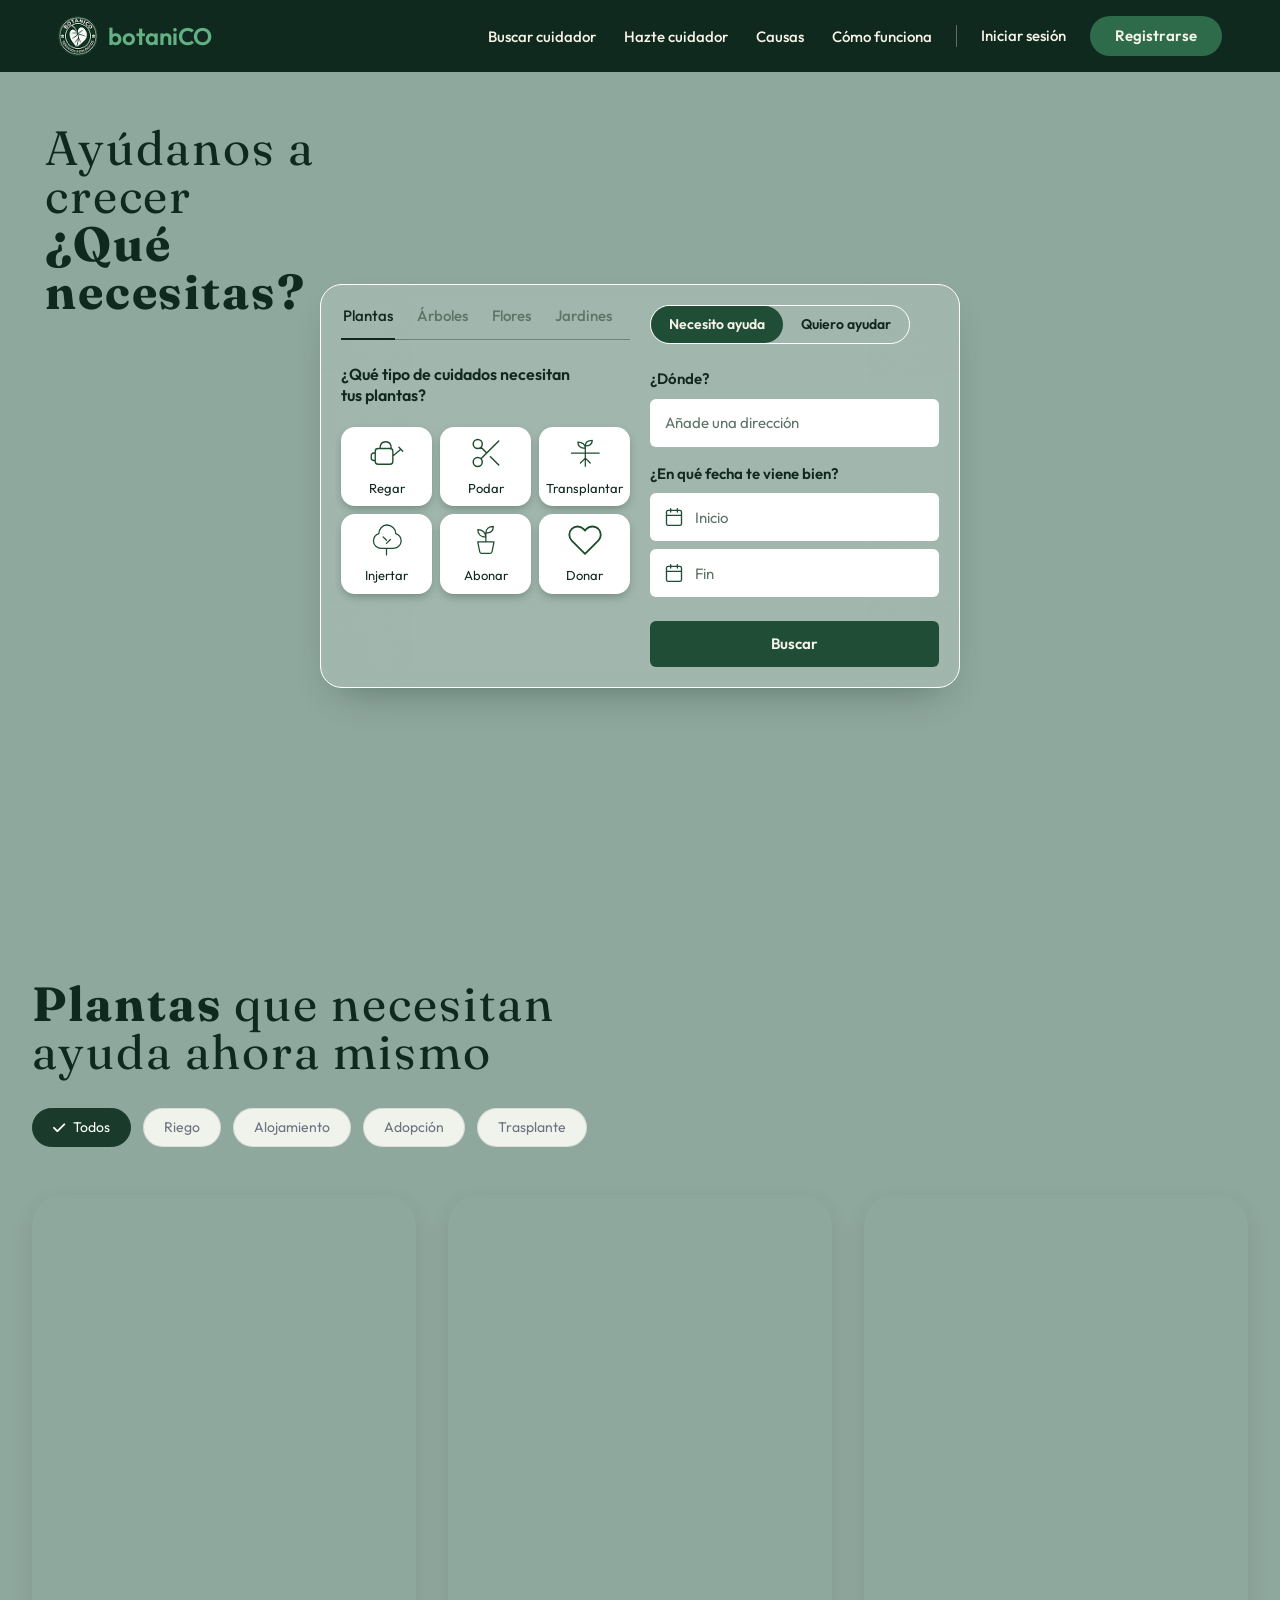
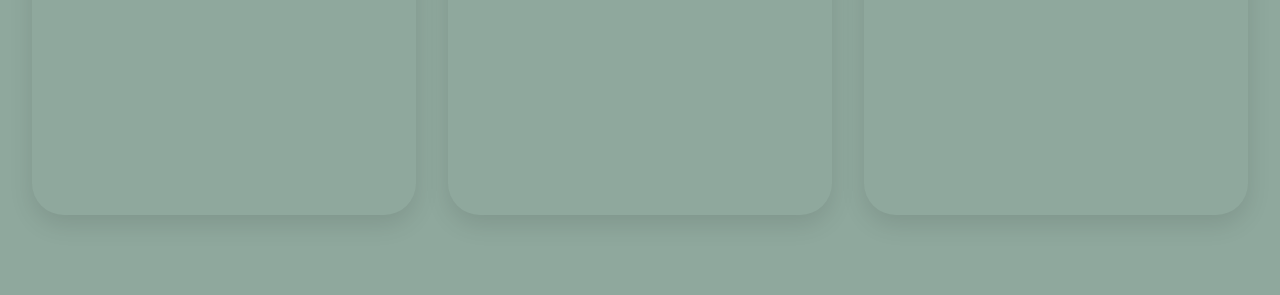
==== index.html @ 4012e5a2 "adapt cards section" ====
<!DOCTYPE html>
<html lang="es">
<head>
    <meta charset="UTF-8">
    <meta name="viewport" content="width=device-width, initial-scale=1.0">
    <title>botaniCO</title>
    <meta name="description" content="Plataforma que conecta personas con causas vegetales urgentes sin andarse por las ramas.">
    <link rel="preconnect" href="https://fonts.googleapis.com">
    <link rel="preconnect" href="https://fonts.gstatic.com" crossorigin>
    <link href="https://fonts.googleapis.com/css2?family=Fraunces:opsz,wght@9..144,100..900&family=Outfit:wght@300;400;500;600;700;800&family=Space+Grotesk:wght@300..700&display=swap" rel="stylesheet">
    <link rel="stylesheet" href="https://cdnjs.cloudflare.com/ajax/libs/font-awesome/6.4.0/css/all.min.css">
    <link rel="preload" as="image" href="https://res.cloudinary.com/da9tytxsu/image/upload/f_auto,q_auto,w_1920/v1791389120/background_gqgj0n.png">
    <link rel="stylesheet" href="styles.css">
</head>
<body>
    <header class="navbar">
        <div class="navbar__inner">
            <a class="navbar__brand" href="/">
                <img class="navbar__logo" src="assets/logo.png" alt="BotaniCo Logo">
                <span>botaniCO</span>
            </a>
            <nav class="navbar__nav" aria-label="Navegación principal">
                <ul class="navbar__links">
                    <li><a class="navbar__link" href="#buscar-cuidador">Buscar cuidador</a></li>
                    <li><a class="navbar__link" href="#hazte-cuidador">Hazte cuidador</a></li>
                    <li><a class="navbar__link" href="#causas">Causas</a></li>
                    <li><a class="navbar__link" href="#como-funciona">Cómo funciona</a></li>
                </ul>
                <a class="navbar__login" href="#iniciar-sesion">Iniciar sesión</a>
                <a class="btn btn--primary navbar__cta" href="#registro">Registrarse</a>
            </nav>
        </div>
    </header>
    <main>
        <section class="hero" aria-labelledby="hero-title">
            <div class="container hero__inner">
                <h1 class="hero__title" id="hero-title">
                    Ayúdanos a crecer <strong>¿Qué necesitas?</strong>
                </h1>
                <form class="search glass" action="#" method="get" role="search" aria-label="Buscar cuidados para plantas">
                    <div class="search__col">
                        <div class="kind-switch" role="group" aria-label="Tipo de elemento">
                            <button class="kind-switch__btn" type="button" aria-pressed="true">Plantas</button>
                            <button class="kind-switch__btn" type="button" aria-pressed="false">Árboles</button>
                            <button class="kind-switch__btn" type="button" aria-pressed="false">Flores</button>
                            <button class="kind-switch__btn" type="button" aria-pressed="false">Jardines</button>
                        </div>
                        <h2 class="search__question" id="care-question">¿Qué tipo de cuidados necesitan tus plantas?</h2>
                        <ul class="care" aria-labelledby="care-question">
                            <li>
                                <button class="care__btn" type="button" aria-pressed="false">
                                    <img class="care__icon" src="assets/icons/regar.svg" alt="" aria-hidden="true">
                                    <span>Regar</span>
                                </button>
                            </li>
                            <li>
                                <button class="care__btn" type="button" aria-pressed="false">
                                    <img class="care__icon" src="assets/icons/podar.svg" alt="" aria-hidden="true">
                                    <span>Podar</span>
                                </button>
                            </li>
                            <li>
                                <button class="care__btn" type="button" aria-pressed="false">
                                    <img class="care__icon" src="assets/icons/transplantar.svg" alt="" aria-hidden="true">
                                    <span>Transplantar</span>
                                </button>
                            </li>
                            <li>
                                <button class="care__btn" type="button" aria-pressed="false">
                                    <img class="care__icon" src="assets/icons/injertar.svg" alt="" aria-hidden="true">
                                    <span>Injertar</span>
                                </button>
                            </li>
                            <li>
                                <button class="care__btn" type="button" aria-pressed="false">
                                    <img class="care__icon" src="assets/icons/abonar.svg" alt="" aria-hidden="true">
                                    <span>Abonar</span>
                                </button>
                            </li>
                            <li>
                                <button class="care__btn" type="button" aria-pressed="false">
                                    <img class="care__icon" src="assets/icons/donar.svg" alt="" aria-hidden="true">
                                    <span>Donar</span>
                                </button>
                            </li>
                        </ul>
                    </div>
                    <div class="search__col">
                        <div class="role-toggle" role="group" aria-label="¿Qué quieres hacer?">
                            <button class="role-toggle__btn" type="button" aria-pressed="true">Necesito ayuda</button>
                            <button class="role-toggle__btn" type="button" aria-pressed="false">Quiero ayudar</button>
                        </div>
                        <div class="field">
                            <label class="field__label" for="search-where">¿Dónde?</label>
                            <div class="field__control">
                                <input class="field__input" id="search-where" name="where" type="text" placeholder="Añade una dirección" autocomplete="street-address">
                            </div>
                        </div>
                        <fieldset class="field">
                            <legend class="field__label">¿En qué fecha te viene bien?</legend>
                            <div class="field__control field__control--icon">
                                <svg class="field__icon" viewBox="0 0 24 24" aria-hidden="true">
                                    <rect x="3" y="4" width="18" height="18" rx="2"/>
                                    <path d="M16 2v4M8 2v4M3 10h18"/>
                                </svg>
                                <input class="field__input" id="search-from" name="from" type="text" placeholder="Inicio" aria-label="Fecha de inicio">
                            </div>
                            <div class="field__control field__control--icon">
                                <svg class="field__icon" viewBox="0 0 24 24" aria-hidden="true">
                                    <rect x="3" y="4" width="18" height="18" rx="2"/>
                                    <path d="M16 2v4M8 2v4M3 10h18"/>
                                </svg>
                                <input class="field__input" id="search-to" name="to" type="text" placeholder="Fin" aria-label="Fecha de fin">
                            </div>
                        </fieldset>
                        <button class="btn btn--primary btn--block search__submit" type="submit">Buscar</button>
                    </div>
                </form>
            </div>
        </section>
        <section class="cards-section">
            <div class="container-cards">
                <header class="section-header">
                    <h2><strong>Plantas</strong> que necesitan<br>ayuda ahora mismo</h2>
                    <div class="filters">
                        <button class="filter-btn active"><i class="fa-solid fa-check"></i> Todos</button>
                        <button class="filter-btn">Riego</button>
                        <button class="filter-btn">Alojamiento</button>
                        <button class="filter-btn">Adopción</button>
                        <button class="filter-btn">Trasplante</button>
                    </div>
                </header>
                <div class="cards-grid">
                    <div class="flip-card">
                        <div class="flip-card-inner">
                            <div class="flip-card-front">
                                <div class="card-image-wrapper">
                                    <img src="https://res.cloudinary.com/dbadhyp7x/image/upload/v1791356696/jardin_rqlroe.jpg" alt="Jardín">
                                    <span class="badge-urgent">Urgente</span>
                                    <button class="btn-flip" onclick="toggleFlip(this)">
                                        <i class="fa-solid fa-rotate-right"></i>
                                    </button>
                                </div>
                                <div class="card-content">
                                    <p class="location"><i class="fa-solid fa-location-dot"></i> Punta Umbría · 800 m</p>
                                    <h3>Regar jardín</h3>
                                    <div class="date-row">
                                        <span class="date">16 – 19 de julio</span>
                                        <span class="days-left">4 días</span>
                                    </div>
                                    <div class="calendar-grid">
                                        <div class="cal-day checked"><div class="circle"><i class="fa-solid fa-check"></i></div><span>L</span></div>
                                        <div class="cal-day checked"><div class="circle"><i class="fa-solid fa-check"></i></div><span>M</span></div>
                                        <div class="cal-day checked"><div class="circle"><i class="fa-solid fa-check"></i></div><span>X</span></div>
                                        <div class="cal-day checked"><div class="circle"><i class="fa-solid fa-check"></i></div><span>J</span></div>
                                        <div class="cal-day unchecked"><div class="circle">20</div><span>V</span></div>
                                        <div class="cal-day unchecked"><div class="circle">21</div><span>S</span></div>
                                        <div class="cal-day unchecked"><div class="circle">22</div><span>D</span></div>
                                        <div class="cal-day unchecked"><div class="circle">23</div><span>L</span></div>
                                        <div class="cal-day unchecked"><div class="circle">24</div><span>M</span></div>
                                        <div class="cal-day unchecked"><div class="circle">25</div><span>X</span></div>
                                    </div>
                                </div>
                            </div>
                            <div class="flip-card-back">
                                <div class="back-header">
                                    <h3>Sobre la planta</h3>
                                    <button class="btn-flip-back" onclick="toggleFlip(this)">
                                        <i class="fa-solid fa-rotate-left"></i>
                                    </button>
                                </div>
                                <p class="description">Necesito una persona que pueda hacerse cargo de las plantas de mi jardín unos días.</p>
                                <ul class="specs-list">
                                    <li><span class="spec-label"><i class="fa-regular fa-heart"></i> Cuidado</span><span class="spec-value">Regar plantas</span></li>
                                    <li><span class="spec-label"><i class="fa-solid fa-sparkles"></i> Luz</span><span class="spec-value">Sol directo</span></li>
                                    <li><span class="spec-label"><i class="fa-solid fa-leaf"></i> Dificultad</span><span class="spec-value diff-icons"><i class="fa-solid fa-leaf active"></i> <i class="fa-solid fa-leaf"></i> <i class="fa-solid fa-leaf"></i></span></li>
                                </ul>
                                <div class="experience-banner no-exp">No hace falta experiencia</div>
                                <div class="user-profile">
                                    <div class="avatar">MR</div>
                                    <div class="user-info">
                                        <p class="user-name">Jorge Orti <i class="fa-solid fa-shield-halved"></i></p>
                                        <p class="user-since">Cuidador desde 2024</p>
                                    </div>
                                </div>
                                <div class="card-footer">
                                    <p class="disclaimer">Zona aproximada. La dirección exacta se comparte al confirmar.</p>
                                    <div class="action-buttons">
                                        <button class="btn-contact">Contactar</button>
                                        <button class="btn-favorite"><i class="fa-regular fa-heart"></i></button>
                                    </div>
                                </div>
                            </div>
                        </div>
                    </div>
                    <div class="flip-card">
                        <div class="flip-card-inner">
                            <div class="flip-card-front">
                                <div class="card-image-wrapper">
                                    <img src="https://res.cloudinary.com/dbadhyp7x/image/upload/v1791356695/flor_cnhnll.jpg" alt="Patio Lantanas">
                                    <span class="badge-urgent">Urgente</span>
                                    <button class="btn-flip" onclick="toggleFlip(this)">
                                        <i class="fa-solid fa-rotate-right"></i>
                                    </button>
                                </div>
                                <div class="card-content">
                                    <p class="location"><i class="fa-solid fa-location-dot"></i> La Herradura · 400 m</p>
                                    <h3>Podar patio de lantanas</h3>
                                    <div class="date-row">
                                        <span class="date">21 de julio</span>
                                        <span class="days-left">1 día</span>
                                    </div>
                                    <div class="calendar-grid">
                                        <div class="cal-day unchecked"><div class="circle">16</div><span>L</span></div>
                                        <div class="cal-day unchecked"><div class="circle">17</div><span>M</span></div>
                                        <div class="cal-day unchecked"><div class="circle">18</div><span>X</span></div>
                                        <div class="cal-day unchecked"><div class="circle">19</div><span>J</span></div>
                                        <div class="cal-day unchecked"><div class="circle">20</div><span>V</span></div>
                                        <div class="cal-day checked"><div class="circle"><i class="fa-solid fa-check"></i></div><span>S</span></div>
                                        <div class="cal-day unchecked"><div class="circle">22</div><span>D</span></div>
                                        <div class="cal-day unchecked"><div class="circle">23</div><span>L</span></div>
                                        <div class="cal-day unchecked"><div class="circle">24</div><span>M</span></div>
                                        <div class="cal-day unchecked"><div class="circle">25</div><span>X</span></div>
                                    </div>
                                </div>
                            </div>
                            <div class="flip-card-back">
                                <div class="back-header">
                                    <h3>Sobre la planta</h3>
                                    <button class="btn-flip-back" onclick="toggleFlip(this)">
                                        <i class="fa-solid fa-rotate-left"></i>
                                    </button>
                                </div>
                                <p class="description">Busco una persona que pueda venir un día a podar las lantanas de mi patio.</p>
                                <ul class="specs-list">
                                    <li><span class="spec-label"><i class="fa-regular fa-heart"></i> Cuidado</span><span class="spec-value">Poda</span></li>
                                    <li><span class="spec-label"><i class="fa-solid fa-sparkles"></i> Luz</span><span class="spec-value">Sol indirecto</span></li>
                                    <li><span class="spec-label"><i class="fa-solid fa-leaf"></i> Dificultad</span><span class="spec-value diff-icons"><i class="fa-solid fa-leaf active"></i> <i class="fa-solid fa-leaf active"></i> <i class="fa-solid fa-leaf"></i></span></li>
                                </ul>
                                <div class="experience-banner exp-needed">Hace falta experiencia</div>
                                <div class="user-profile">
                                    <div class="avatar">SV</div>
                                    <div class="user-info">
                                        <p class="user-name">Sara Vilches <i class="fa-solid fa-shield-halved"></i></p>
                                        <p class="user-since">Cuidador desde 2022</p>
                                    </div>
                                </div>
                                <div class="card-footer">
                                    <p class="disclaimer">Zona aproximada. La dirección exacta se comparte al confirmar.</p>
                                    <div class="action-buttons">
                                        <button class="btn-contact">Contactar</button>
                                        <button class="btn-favorite"><i class="fa-regular fa-heart"></i></button>
                                    </div>
                                </div>
                            </div>
                        </div>
                    </div>
                    <div class="flip-card">
                        <div class="flip-card-inner">
                            <div class="flip-card-front">
                                <div class="card-image-wrapper">
                                    <img src="https://res.cloudinary.com/dbadhyp7x/image/upload/v1791356696/olivo_wtpflh.jpg" alt="Olivo">
                                    <button class="btn-flip" onclick="toggleFlip(this)">
                                        <i class="fa-solid fa-rotate-right"></i>
                                    </button>
                                </div>
                                <div class="card-content">
                                    <p class="location"><i class="fa-solid fa-location-dot"></i> Benaocaz · 1200 m</p>
                                    <h3>Transplantar olivo</h3>
                                    <div class="date-row">
                                        <span class="date">18 de julio</span>
                                        <span class="days-left">1 día</span>
                                    </div>
                                    <div class="calendar-grid">
                                        <div class="cal-day unchecked"><div class="circle">16</div><span>L</span></div>
                                        <div class="cal-day unchecked"><div class="circle">17</div><span>M</span></div>
                                        <div class="cal-day checked"><div class="circle"><i class="fa-solid fa-check"></i></div><span>X</span></div>
                                        <div class="cal-day unchecked"><div class="circle">19</div><span>J</span></div>
                                        <div class="cal-day unchecked"><div class="circle">20</div><span>V</span></div>
                                        <div class="cal-day unchecked"><div class="circle">21</div><span>S</span></div>
                                        <div class="cal-day unchecked"><div class="circle">22</div><span>D</span></div>
                                        <div class="cal-day unchecked"><div class="circle">23</div><span>L</span></div>
                                        <div class="cal-day unchecked"><div class="circle">24</div><span>M</span></div>
                                        <div class="cal-day unchecked"><div class="circle">25</div><span>X</span></div>
                                    </div>
                                </div>
                            </div>
                            <div class="flip-card-back">
                                <div class="back-header">
                                    <h3>Sobre la planta</h3>
                                    <button class="btn-flip-back" onclick="toggleFlip(this)">
                                        <i class="fa-solid fa-rotate-left"></i>
                                    </button>
                                </div>
                                <p class="description">Tengo un olivo en mi jardín y me gustaría que alguien se lo pudiese llevar y darle una nueva vida.</p>
                                <ul class="specs-list">
                                    <li><span class="spec-label"><i class="fa-regular fa-heart"></i> Cuidado</span><span class="spec-value">Transplantar</span></li>
                                    <li><span class="spec-label"><i class="fa-solid fa-sparkles"></i> Luz</span><span class="spec-value">Sol directo</span></li>
                                    <li><span class="spec-label"><i class="fa-solid fa-leaf"></i> Dificultad</span><span class="spec-value diff-icons"><i class="fa-solid fa-leaf active"></i> <i class="fa-solid fa-leaf active"></i> <i class="fa-solid fa-leaf active"></i></span></li>
                                </ul>
                                <div class="experience-banner exp-needed">Hace falta experiencia</div>
                                <div class="user-profile">
                                    <div class="avatar">SP</div>
                                    <div class="user-info">
                                        <p class="user-name">Sofía Pérez <i class="fa-solid fa-shield-halved"></i></p>
                                        <p class="user-since">Cuidador desde 2023</p>
                                    </div>
                                </div>
                                <div class="card-footer">
                                    <p class="disclaimer">Zona aproximada. La dirección exacta se comparte al confirmar.</p>
                                    <div class="action-buttons">
                                        <button class="btn-contact">Contactar</button>
                                        <button class="btn-favorite"><i class="fa-regular fa-heart"></i></button>
                                    </div>
                                </div>
                            </div>
                        </div>
                    </div>
                </div>
            </div>
        </section>
    </main>
    <script>
        function toggleFlip(button) {
            const card = button.closest('.flip-card');
            if (card) {
                card.classList.toggle('flipped');
            }
        }
    </script>
</body>
</html>
---- styles.css ----
:root {
  --bg-image: url("https://res.cloudinary.com/da9tytxsu/image/upload/f_auto,q_auto,w_1920/v1791389120/background_gqgj0n.png");
  --color-forest: #10291e;
  --color-forest-600: #1f4d36;
  --color-sage: #8fa89d;
  --color-cream: #f7f3e8;
  --color-ink-soft: #3d5448;
  --color-muted: #5e7468;
  --color-white: #ffffff;
  --color-logo: #62b084;
  --color-on-dark: #f7f3e8;
  --color-urgent-bg: #f6d5cb;
  --color-urgent-fg: #8a3a27;
  --glass-bg: rgb(236 241 237 / 20%);
  --glass-blur: 40px;
  --glass-border: var(--color-white);
  --shadow-glass: 0 18px 40px -20px rgba(16, 41, 30, 0.45);
  --search-max-width: 40rem;
  --search-padding: 1.25rem;
  --search-column-gap: 1.25rem;
  --font-body: "Outfit", system-ui, -apple-system, "Segoe UI", sans-serif;
  --font-display: var(--font-serif);
  --font-serif: "Fraunces", Georgia, "Times New Roman", serif;
  --navbar-height: 4.5rem;
  --radius-card: 22px;
  --radius-field: 6px;
  --radius-pill: 999px;
  --container-max: 1440px;
  --gutter: clamp(1rem, 3.5vw, 3.125rem);
}
*,
*::before,
*::after {
  box-sizing: border-box;
}
body {
  margin: 0;
  min-height: 100vh;
  font-family: var(--font-body);
  font-size: 1rem;
  line-height: 1.5;
  color: var(--color-forest);
  -webkit-font-smoothing: antialiased;
  background-color: var(--color-sage);
  background-image: var(--bg-image);
  background-repeat: no-repeat;
  background-position: top center;
  background-size: 100% auto;
}
@media (min-width: 1921px) {
  :root {
    --bg-image: url("https://res.cloudinary.com/da9tytxsu/image/upload/f_auto,q_auto,w_2560/v1791389120/background_gqgj0n.png");
  }
}
h1,
h2,
h3,
p,
ul {
  margin: 0;
}
ul {
  padding: 0;
  list-style: none;
}
img,
svg {
  display: block;
  max-width: 100%;
}
button,
input {
  font: inherit;
  color: inherit;
}
button {
  cursor: pointer;
}
a {
  color: inherit;
  text-decoration: none;
}
:focus-visible {
  outline: 3px solid var(--color-forest-600);
  outline-offset: 2px;
}
.visually-hidden {
  position: absolute;
  width: 1px;
  height: 1px;
  margin: -1px;
  padding: 0;
  overflow: hidden;
  clip: rect(0 0 0 0);
  white-space: nowrap;
  border: 0;
}
.container {
  width: 100%;
  max-width: var(--container-max);
  margin-inline: auto;
  padding-inline: var(--gutter);
}
.glass {
  background: var(--glass-bg);
  -webkit-backdrop-filter: blur(var(--glass-blur));
  backdrop-filter: blur(var(--glass-blur));
  border: 1px solid var(--glass-border);
  border-radius: var(--radius-card);
  box-shadow: var(--shadow-glass);
}
.btn {
  display: inline-flex;
  align-items: center;
  justify-content: center;
  gap: 0.5rem;
  padding: 0.75rem 1.5rem;
  border: 1.5px solid transparent;
  border-radius: var(--radius-pill);
  font-weight: 600;
  font-size: 0.9375rem;
  line-height: 1.2;
  transition: background-color 0.15s ease, color 0.15s ease;
}
.btn--primary {
  background: var(--color-forest-600);
  color: var(--color-cream);
}
.btn--primary:hover {
  background: #2a6446;
}
.btn--outline {
  background: transparent;
  border-color: var(--color-forest);
  color: var(--color-forest);
}
.btn--outline:hover {
  background: var(--color-forest);
  color: var(--color-cream);
}
.btn--block {
  width: 100%;
}
@media (prefers-reduced-motion: reduce) {
  * {
    transition: none !important;
  }
}
.navbar {
  background: var(--color-forest);
  color: var(--color-on-dark);
}
.navbar__inner {
  display: flex;
  align-items: center;
  gap: 1.5rem;
  min-height: var(--navbar-height);
  padding-inline: clamp(1rem, 4.5vw, 4rem);
}
.navbar :focus-visible {
  outline-color: var(--color-on-dark);
}
.navbar__brand {
  display: inline-flex;
  align-items: center;
  gap: 0.625rem;
  margin-right: auto;
  font-family: var(--font-body);
  font-weight: 600;
  font-size: 1.5rem;
  line-height: 1;
  color: var(--color-logo);
}
.navbar__logo {
  width: 2.5rem;
  height: 2.5rem;
  flex: none;
}
.navbar__nav {
  display: flex;
  align-items: center;
  gap: 1.5rem;
}
.navbar__links {
  display: flex;
  align-items: center;
  gap: 1.75rem;
}
.navbar__link {
  font-size: 0.9375rem;
  font-weight: 500;
  white-space: nowrap;
}
.navbar__link:hover {
  text-decoration: underline;
  text-underline-offset: 0.35em;
}
.navbar__login {
  padding-left: 1.5rem;
  border-left: 1px solid rgba(247, 243, 232, 0.35);
  font-size: 0.9375rem;
  font-weight: 500;
  white-space: nowrap;
}
.navbar__cta {
  background: #2e6b4a;
  padding-block: 0.65rem;
}
.navbar__cta:hover {
  background: #378558;
}
@media (max-width: 960px) {
  .navbar__links,
  .navbar__login {
    display: none;
  }
}
.hero {
  min-height: calc(100svh - var(--navbar-height));
}
.hero__inner {
  position: relative;
  display: grid;
  grid-template-columns: minmax(0, 1fr);
  align-items: start;
  min-height: calc(100svh - var(--navbar-height));
}
.hero__title {
  position: absolute;
  top: 3.25rem;
  left: var(--gutter);
  width: 17rem;
  font-family: var(--font-display);
  font-weight: 400;
  font-size: 3rem;
  line-height: 1.0;
  letter-spacing: 0.04em;
  color: var(--color-forest);
}
.search {
  display: grid;
  grid-template-columns: repeat(2, minmax(0, 1fr));
  column-gap: var(--search-column-gap);
  position: absolute;
  top: 50%;
  left: 50%;
  justify-self: center;
  width: min(100%, var(--search-max-width));
  margin-top: 0;
  padding: var(--search-padding);
  border-color: var(--glass-border);
  border-radius: var(--radius-card);
  transform: translate(-50%, -50%);
}
.search__col {
  min-width: 0;
}
.kind-switch {
  display: flex;
  gap: 1.25rem;
  margin-bottom: 1.5rem;
  border-bottom: 1px solid rgba(16, 41, 30, 0.35);
}
.kind-switch__btn {
  padding: 0 0.125rem 0.625rem;
  margin-bottom: -1px;
  background: none;
  border: 0;
  border-bottom: 2px solid transparent;
  font-size: 0.9375rem;
  font-weight: 500;
  color: var(--color-muted);
}
.kind-switch__btn[aria-pressed="true"] {
  color: var(--color-forest);
  border-bottom-color: var(--color-forest);
}
.search__question {
  margin-bottom: 1.25rem;
  font-size: 1rem;
  font-weight: 600;
  line-height: 1.35;
  max-width: 22ch;
}
.care {
  display: grid;
  grid-template-columns: repeat(3, minmax(0, 1fr));
  gap: 0.5rem;
}
.care__btn {
  display: flex;
  flex-direction: column;
  align-items: center;
  justify-content: center;
  gap: 0.5rem;
  width: 100%;
  aspect-ratio: 99 / 84;
  padding: 0.5rem 0.25rem;
  background: var(--color-white);
  border: 0;
  border-radius: 0.875rem;
  box-shadow: 0 4px 10px -2px rgba(16, 41, 30, 0.35);
  font-size: 0.8125rem;
  font-weight: regular;
  color: var(--color-forest);
  transition: background-color 0.15s ease, color 0.15s ease;
}
.care__icon {
  width: 2.25rem;
  height: 2.25rem;
  object-fit: contain;
}
.care__btn:hover {
  background: var(--color-cream);
}
.care__btn[aria-pressed="true"] {
  background: var(--color-forest-600);
  color: var(--color-cream);
}
.care__btn[aria-pressed="true"] .care__icon {
  filter: brightness(0) invert(1);
}
.role-toggle {
  display: inline-flex;
  margin-bottom: 1.5rem;
  border: 1.5px solid var(--color-white);
  border-radius: var(--radius-pill);
}
.role-toggle__btn {
  padding: 0.5rem 1.125rem;
  background: transparent;
  border: 0;
  border-radius: var(--radius-pill);
  font-size: 0.875rem;
  font-weight: 600;
  color: var(--color-forest);
}
.role-toggle__btn[aria-pressed="true"] {
  background: var(--color-forest-600);
  color: var(--color-cream);
}
.field {
  display: grid;
  gap: 0.5rem;
  margin: 0 0 1rem;
  padding: 0;
  border: 0;
  min-width: 0;
}
.field__label {
  padding: 0;
  font-size: 0.9375rem;
  font-weight: 600;
}
legend.field__label {
  margin-bottom: 0.5rem;
}
.field__control {
  position: relative;
}
.field__input {
  width: 100%;
  height: 3rem;
  padding: 0 0.875rem;
  background: var(--color-white);
  border: 1px solid transparent;
  border-radius: var(--radius-field);
  font-size: 0.9375rem;
  color: var(--color-forest);
}
.field__input::placeholder {
  color: var(--color-muted);
}
.field__control--icon .field__input {
  padding-left: 2.75rem;
}
.field__icon {
  position: absolute;
  top: 50%;
  left: 0.875rem;
  width: 1.25rem;
  height: 1.25rem;
  transform: translateY(-50%);
  fill: none;
  stroke: var(--color-forest-600);
  stroke-width: 1.6;
  stroke-linecap: round;
  stroke-linejoin: round;
  pointer-events: none;
}
.search__submit {
  margin-top: 0.5rem;
  height: 2.875rem;
  border-radius: var(--radius-field);
}
@media (max-width: 1100px) {
  .hero {
    min-height: 0;
    padding-block: 3.25rem 6rem;
  }
  .hero__inner {
    grid-template-columns: minmax(0, 1fr);
    row-gap: 2rem;
    min-height: 0;
  }
  .hero__title {
    position: static;
    width: auto;
    top: auto;
    left: auto;
  }
  .search {
    position: static;
    margin-top: 0;
    transform: none;
  }
}
@media (max-width: 700px) {
  .hero__title {
    font-size: 2rem;
  }
  .search {
    grid-template-columns: minmax(0, 1fr);
    row-gap: 1.75rem;
    padding: var(--search-padding);
  }
}
.cards-section {
    padding: 5rem 2rem;
    min-height: 100vh;
}
.container-cards {
    max-width: 1400px; 
    margin: 0 auto;
    width: 100%;
}
.section-header {
    margin-bottom: 3rem;
}
.section-header h2 {
    font-family: var(--font-display);
    font-weight: 400;
    font-size: 3rem;
    letter-spacing: 0.04em;
    color: var(--color-forest);
    line-height: 1.0;
}
.section-header h2 strong {
    font-weight: 700;
}
.filters {
    display: flex;
    flex-wrap: wrap;
    gap: 0.75rem;
    margin-top: 2rem;
}
.filter-btn {
    padding: 0.5rem 1.25rem;
    border-radius: 9999px;
    font-size: 0.875rem;
    font-family: 'Outfit', sans-serif;
    cursor: pointer;
    border: 1px solid rgba(200, 200, 200, 0.5);
    background-color: #f0f3eb;
    color: #6b7280;
    transition: all 0.3s ease;
}
.filter-btn:hover {
    background-color: white;
}
.filter-btn.active {
    background-color: #1a3b2b;
    color: white;
    border-color: #1a3b2b;
    display: flex;
    align-items: center;
    gap: 0.5rem;
}
.cards-grid {
    display: grid;
    grid-template-columns: repeat(1, 1fr);
    gap: 2rem;
}
@media (min-width: 768px) {
    .cards-grid { grid-template-columns: repeat(2, 1fr); }
}
@media (min-width: 1024px) {
    .cards-grid { grid-template-columns: repeat(3, 1fr); }
}
.flip-card {
    perspective: 1000px;
    width: 100%;
    height: 620px; 
}
.flip-card-inner {
    position: relative;
    width: 100%;
    height: 100%;
    transition: transform 0.6s cubic-bezier(0.4, 0.2, 0.2, 1);
    transform-style: preserve-3d;
    border-radius: 2rem;
    box-shadow: 0 10px 25px rgba(0, 0, 0, 0.1);
}
.flip-card.flipped .flip-card-inner {
    transform: rotateY(180deg);
}
.flip-card-front, 
.flip-card-back {
    position: absolute;
    width: 100%;
    height: 100%;
    backface-visibility: hidden;
    border-radius: 2rem;
    display: flex;
    flex-direction: column;
}
.flip-card-front {
    background-color: #f4f0ea;
    border: 1px solid rgba(255, 255, 255, 0.4);
    overflow: hidden;
}
.card-image-wrapper {
    position: relative;
    height: 220px;
    width: 100%;
}
.card-image-wrapper img {
    width: 100%;
    height: 100%;
    object-fit: cover;
}
.badge-urgent {
    position: absolute;
    top: 1rem;
    left: 1rem;
    background-color: #fde1d9;
    color: #a53b26;
    font-size: 0.95rem; 
    font-weight: 700;
    padding: 0.5rem 1.2rem;
    border-radius: 9999px;
}
.btn-flip {
    position: absolute;
    top: 1rem;
    right: 1rem;
    background-color: rgba(255, 255, 255, 0.9);
    color: #1a3b2b;
    width: 2.5rem;
    height: 2.5rem;
    border-radius: 50%;
    border: none;
    cursor: pointer;
    font-size: 1.125rem;
    display: flex;
    align-items: center;
    justify-content: center;
    box-shadow: 0 2px 4px rgba(0,0,0,0.1);
    transition: background-color 0.2s;
}
.btn-flip:hover {
    background-color: white;
}
.card-content {
    padding: 1.5rem;
    flex: 1;
    display: flex;
    flex-direction: column;
}
.location {
    font-size: 0.875rem;
    color: #6b7280;
    margin-bottom: 0.5rem;
    display: flex;
    align-items: center;
    gap: 0.5rem;
}
.card-content h3 {
    font-size: 1.875rem;
    color: #000000; 
    font-weight: 500;
    margin-bottom: 0.5rem;
}
.date-row {
    display: flex;
    justify-content: space-between;
    align-items: center;
    font-size: 0.875rem;
    font-weight: 600;
    margin-bottom: 1.5rem;
}
.date-row .date {
    color: #000000; 
}
.days-left {
    color: #9ca3af;
    font-weight: 400;
}
.calendar-grid {
    display: grid;
    grid-template-columns: repeat(5, 1fr);
    gap: 0.5rem;
    margin-top: auto;
}
.cal-day {
    display: flex;
    flex-direction: column;
    align-items: center;
    justify-content: center;
    background-color: white;
    border-radius: 24px 24px 8px 8px;
    padding: 1.5rem 0; 
    border: 1px solid #e5e7eb;
    box-shadow: 0 2px 4px rgba(0,0,0,0.02);
}
.cal-day .circle {
    width: 2.25rem;
    height: 2.25rem;
    border-radius: 50%;
    display: flex;
    align-items: center;
    justify-content: center;
    font-size: 1rem;
}
.cal-day span {
    font-size: 0.75rem;
    margin-top: 0.5rem;
    font-weight: 500;
}
.cal-day.checked .circle {
    background-color: var(--color-forest-600);
    color: white;
}
.cal-day.checked span {
    color: #333333;
}
.cal-day.unchecked .circle {
    color: var(--color-forest-600);
}
.cal-day.unchecked span {
    color: var(--color-forest-600);
}
.flip-card-back {
    transform: rotateY(180deg);
    background-color: #f4f0ea;
    border: 1px solid #e5e7eb;
    padding: 2rem;
}
.back-header {
    display: flex;
    justify-content: space-between;
    align-items: flex-start;
    margin-bottom: 1.5rem;
}
.back-header h3 {
    font-size: 1.875rem;
    color: #1a3b2b; 
    font-weight: 500;
}
.btn-flip-back {
    background-color: #1a3b2b;
    color: white;
    width: 2.5rem;
    height: 2.5rem;
    border-radius: 50%;
    border: none;
    cursor: pointer;
    font-size: 1.125rem;
    display: flex;
    align-items: center;
    justify-content: center;
    transition: background-color 0.2s;
}
.btn-flip-back:hover {
    background-color: #2b5336;
}
.description {
    color: #4b5563;
    line-height: 1.5;
    margin-bottom: 2rem;
}
.specs-list {
    list-style: none;
    display: flex;
    flex-direction: column;
    gap: 1rem;
    margin-bottom: 2rem;
}
.specs-list li {
    display: flex;
    justify-content: space-between;
    align-items: center;
}
.spec-label {
    color: #4b5563;
    display: flex;
    align-items: center;
    gap: 0.75rem;
}
.spec-value {
    font-weight: 500;
    color: #4b5563;
}
.diff-icons i {
    color: #d1d5db;
    margin-left: 2px;
}
.diff-icons i.active {
    color: #1a3b2b;
}
.experience-banner {
    padding: 1rem 1.5rem;
    border-radius: 0.75rem;
    font-size: 0.875rem;
    font-weight: 600;
    color: #1a3b2b;
    background-color: #dae8de;
    margin-bottom: 2rem;
}
.user-profile {
    display: flex;
    align-items: center;
    gap: 1rem;
    margin-bottom: auto; 
}
.avatar {
    width: 3rem;
    height: 3rem;
    background-color: #e6c8a8;
    border-radius: 50%;
    display: flex;
    align-items: center;
    justify-content: center;
    color: #000000; 
    font-weight: 700;
    font-size: 0.875rem;
}
.user-name {
    font-weight: 700;
    color: #000000; 
    display: flex;
    align-items: center;
    gap: 0.5rem;
}
.user-name i {
    color: #9ca3af;
    font-size: 0.875rem;
}
.user-since {
    font-size: 0.875rem;
    color: #6b7280;
}
.card-footer {
    margin-top: 2rem;
}
.disclaimer {
    font-size: 0.75rem;
    color: #6b7280;
    margin-bottom: 0.75rem;
}
.action-buttons {
    display: flex;
    gap: 0.75rem;
}
.btn-contact {
    flex: 1;
    background-color: #1a3b2b;
    color: white;
    border: none;
    padding: 1rem;
    border-radius: 0.75rem;
    font-weight: 600;
    font-size: 1.125rem;
    font-family: 'Outfit', sans-serif;
    cursor: pointer;
    box-shadow: 0 4px 6px rgba(0,0,0,0.1);
    transition: background-color 0.2s;
}
.btn-contact:hover {
    background-color: #2b5336;
}
.btn-favorite {
    width: 3.5rem;
    background-color: transparent;
    border: 1px solid #e5e7eb;
    color: #1a3b2b;
    border-radius: 0.75rem;
    cursor: pointer;
    font-size: 1.25rem;
    display: flex;
    align-items: center;
    justify-content: center;
    transition: background-color 0.2s;
}
.btn-favorite:hover {
    background-color: white;
}
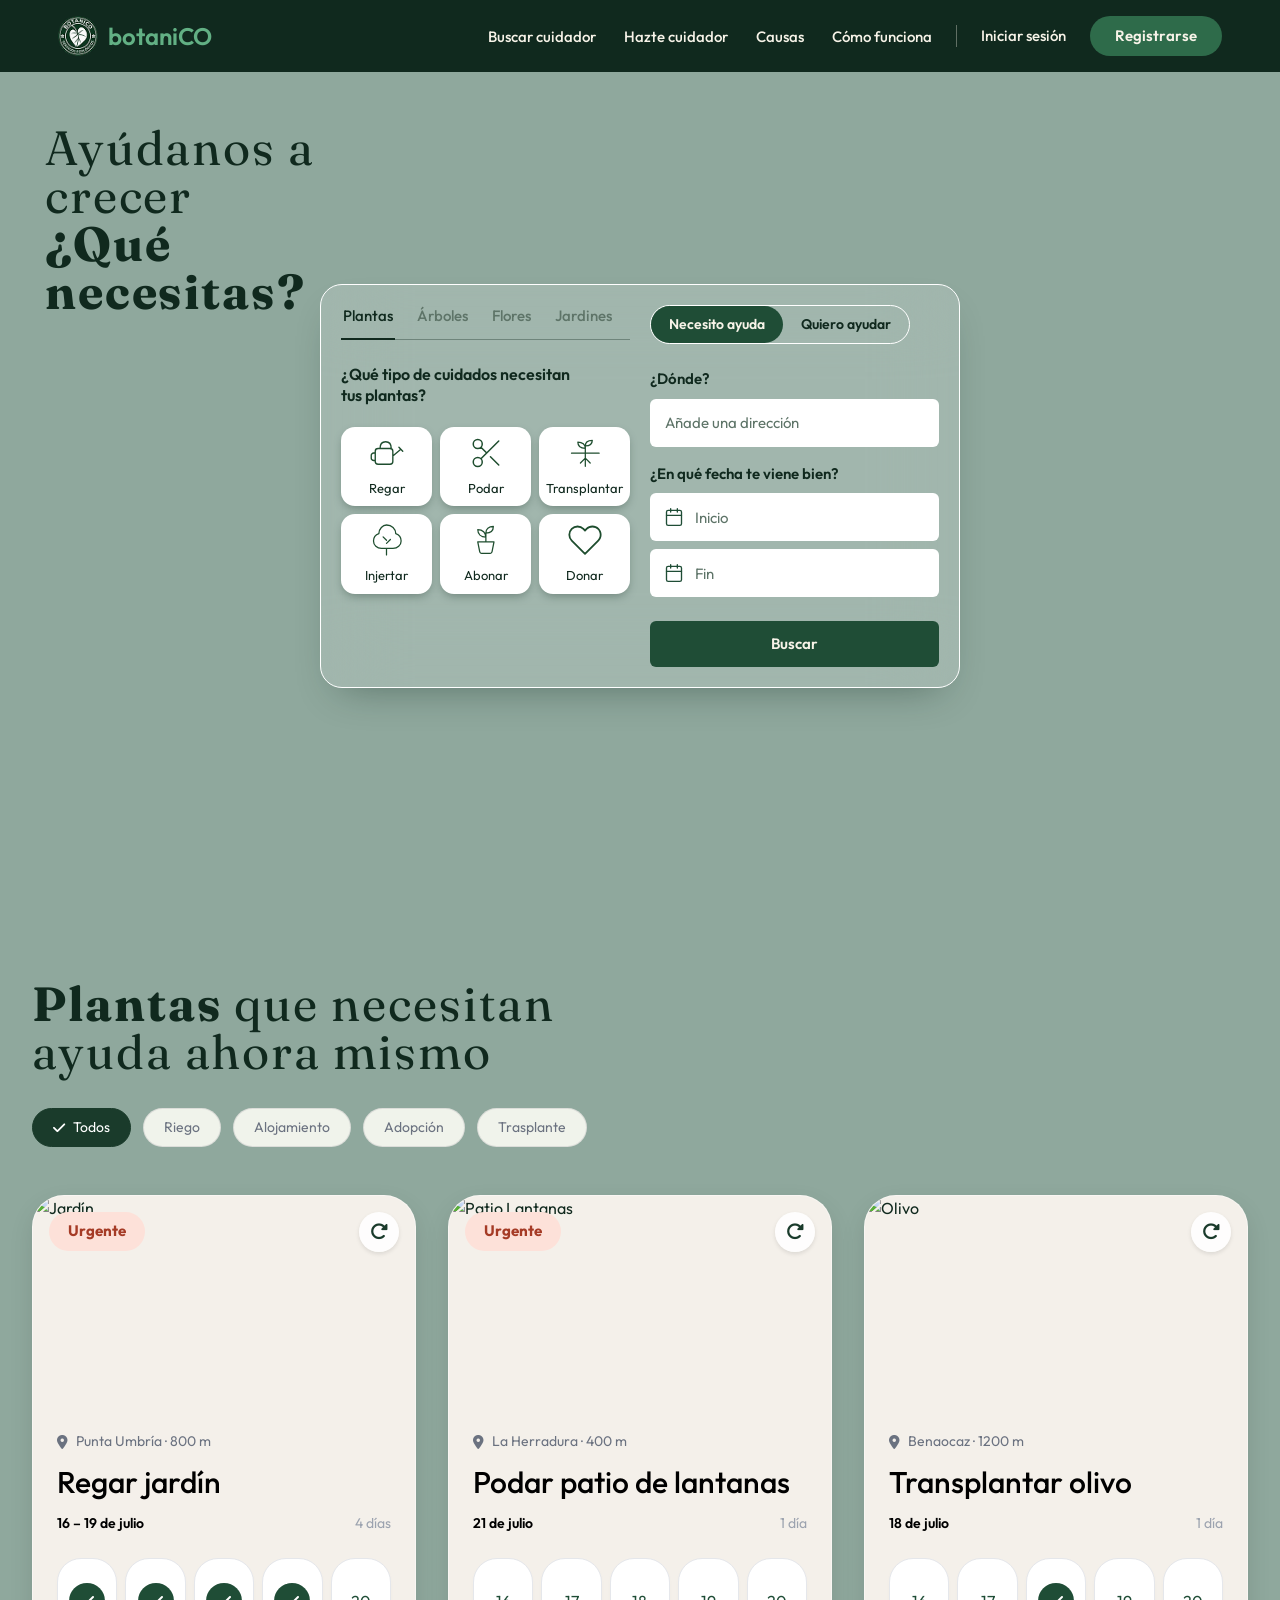
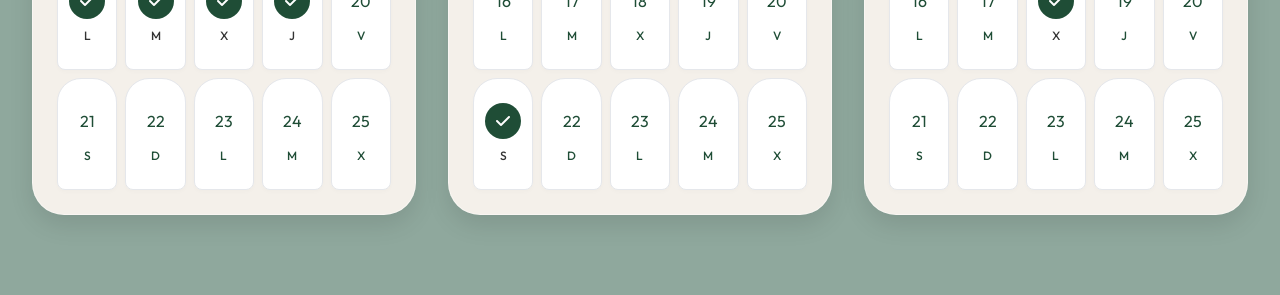
==== commit 1e6a5ee4: "change info" ====
--- a/index.html
+++ b/index.html
@@ -177,7 +177,7 @@
                                 </ul>
                                 <div class="experience-banner no-exp">No hace falta experiencia</div>
                                 <div class="user-profile">
-                                    <div class="avatar">MR</div>
+                                    <div class="avatar">JO</div>
                                     <div class="user-info">
                                         <p class="user-name">Jorge Orti <i class="fa-solid fa-shield-halved"></i></p>
                                         <p class="user-since">Cuidador desde 2024</p>
@@ -329,4 +329,4 @@
         }
     </script>
 </body>
-</html>+</html>
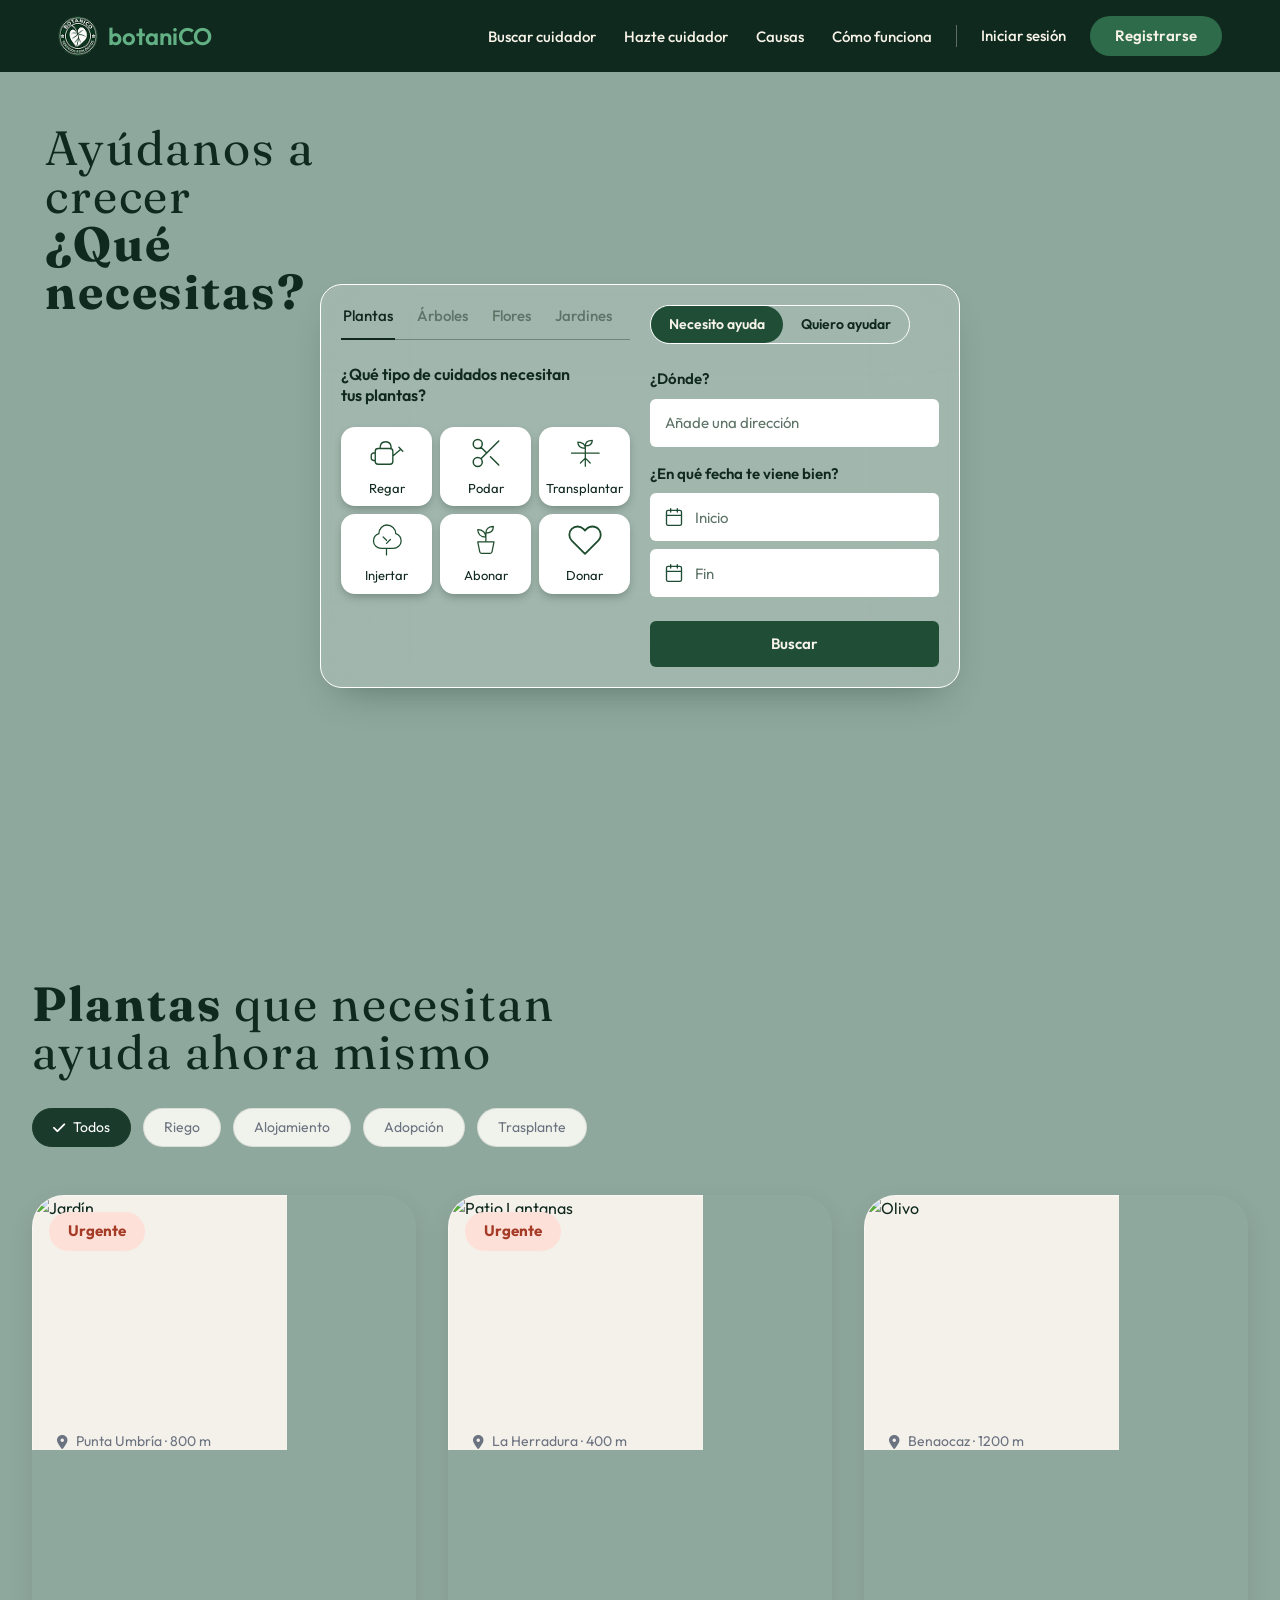
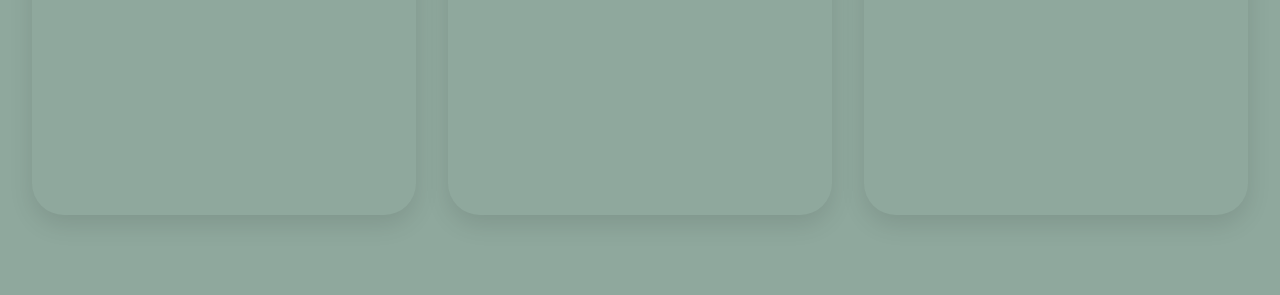
==== commit a0ea8785: "Merge branch 'dev' into how-it-works-footer" ====
--- a/index.html
+++ b/index.html
@@ -177,7 +177,7 @@
                                 </ul>
                                 <div class="experience-banner no-exp">No hace falta experiencia</div>
                                 <div class="user-profile">
-                                    <div class="avatar">JO</div>
+                                    <div class="avatar">MR</div>
                                     <div class="user-info">
                                         <p class="user-name">Jorge Orti <i class="fa-solid fa-shield-halved"></i></p>
                                         <p class="user-since">Cuidador desde 2024</p>
@@ -329,4 +329,4 @@
         }
     </script>
 </body>
-</html>
+</html>
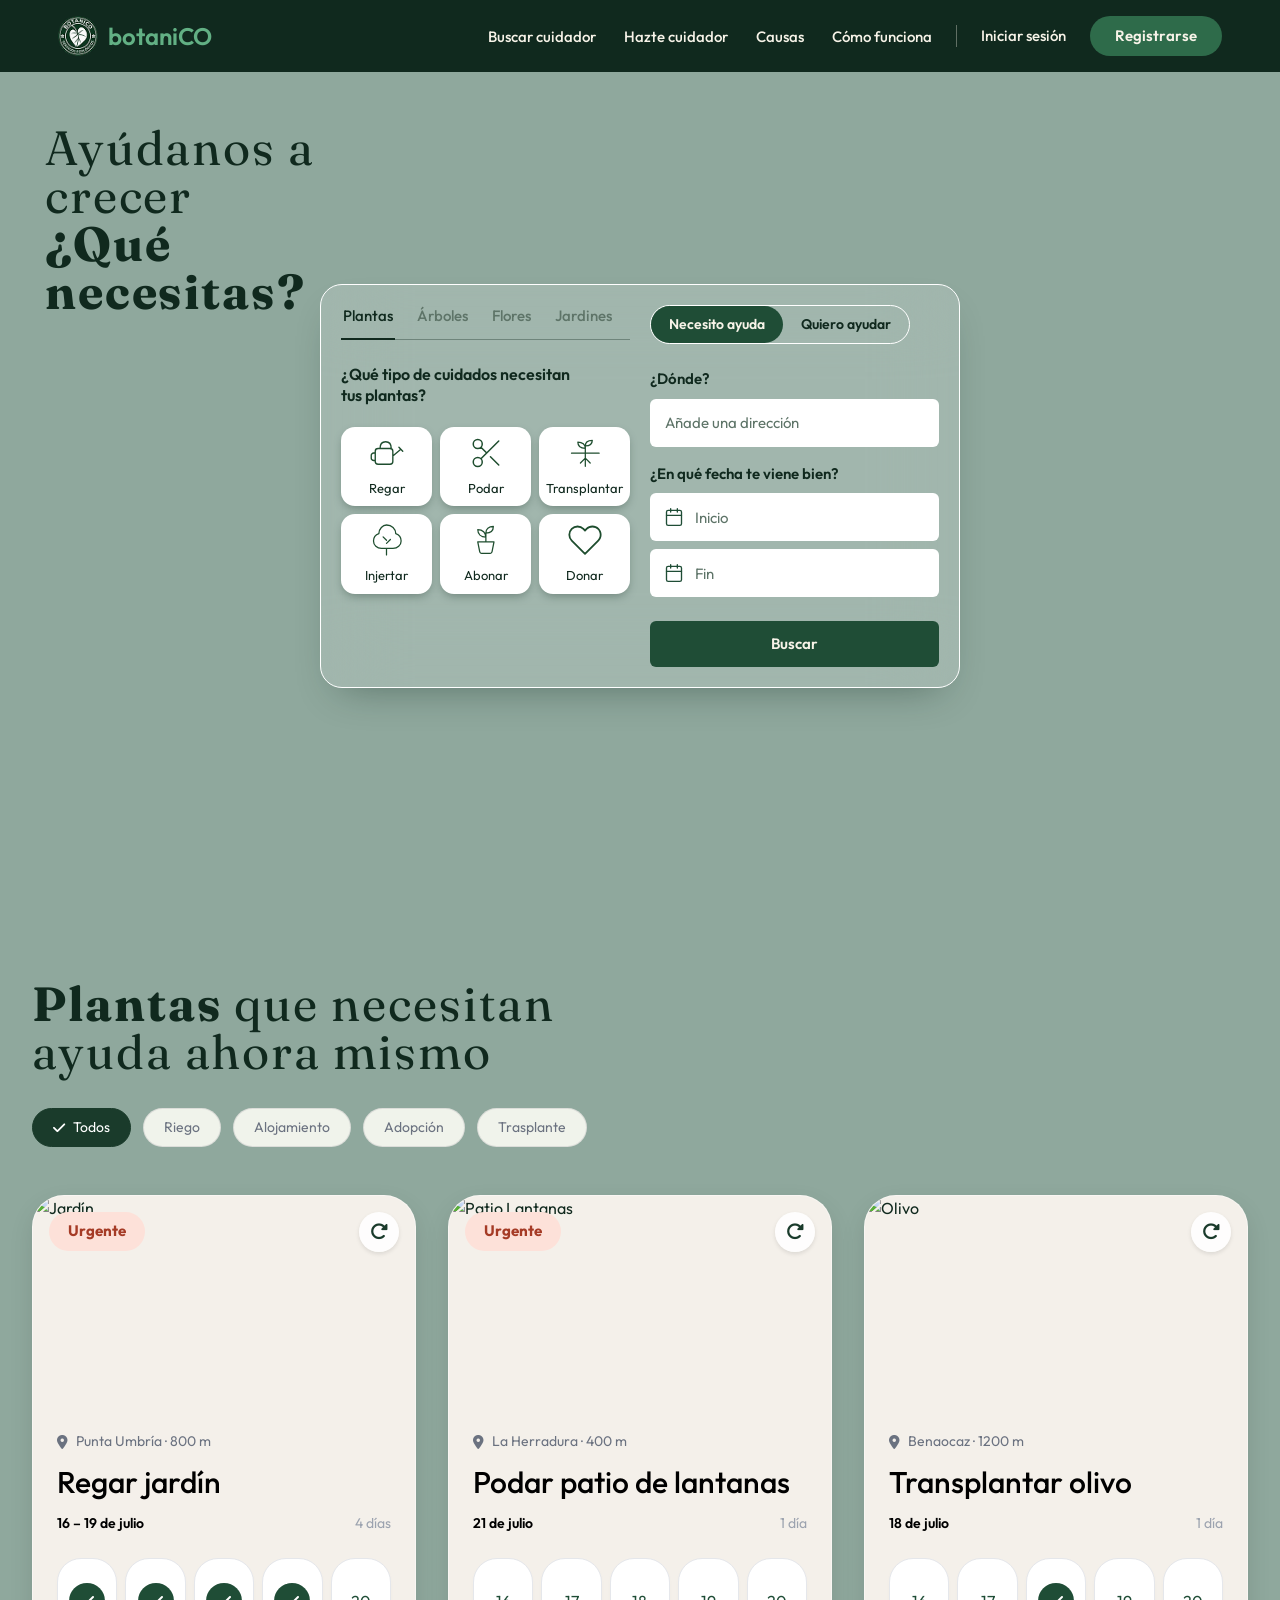
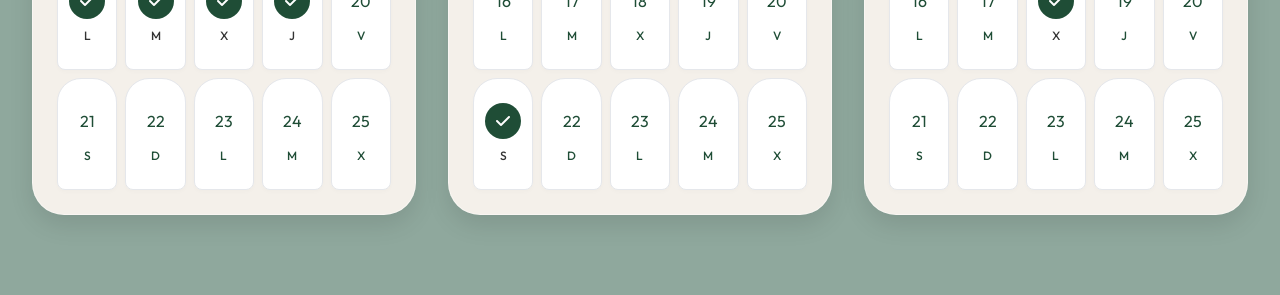
==== commit 8659444d: "Merge branch 'dev' of https://github.com/deterry69/BotaniCo into dev" ====
--- a/index.html
+++ b/index.html
@@ -177,7 +177,7 @@
                                 </ul>
                                 <div class="experience-banner no-exp">No hace falta experiencia</div>
                                 <div class="user-profile">
-                                    <div class="avatar">MR</div>
+                                    <div class="avatar">JO</div>
                                     <div class="user-info">
                                         <p class="user-name">Jorge Orti <i class="fa-solid fa-shield-halved"></i></p>
                                         <p class="user-since">Cuidador desde 2024</p>
@@ -329,4 +329,4 @@
         }
     </script>
 </body>
-</html>+</html>
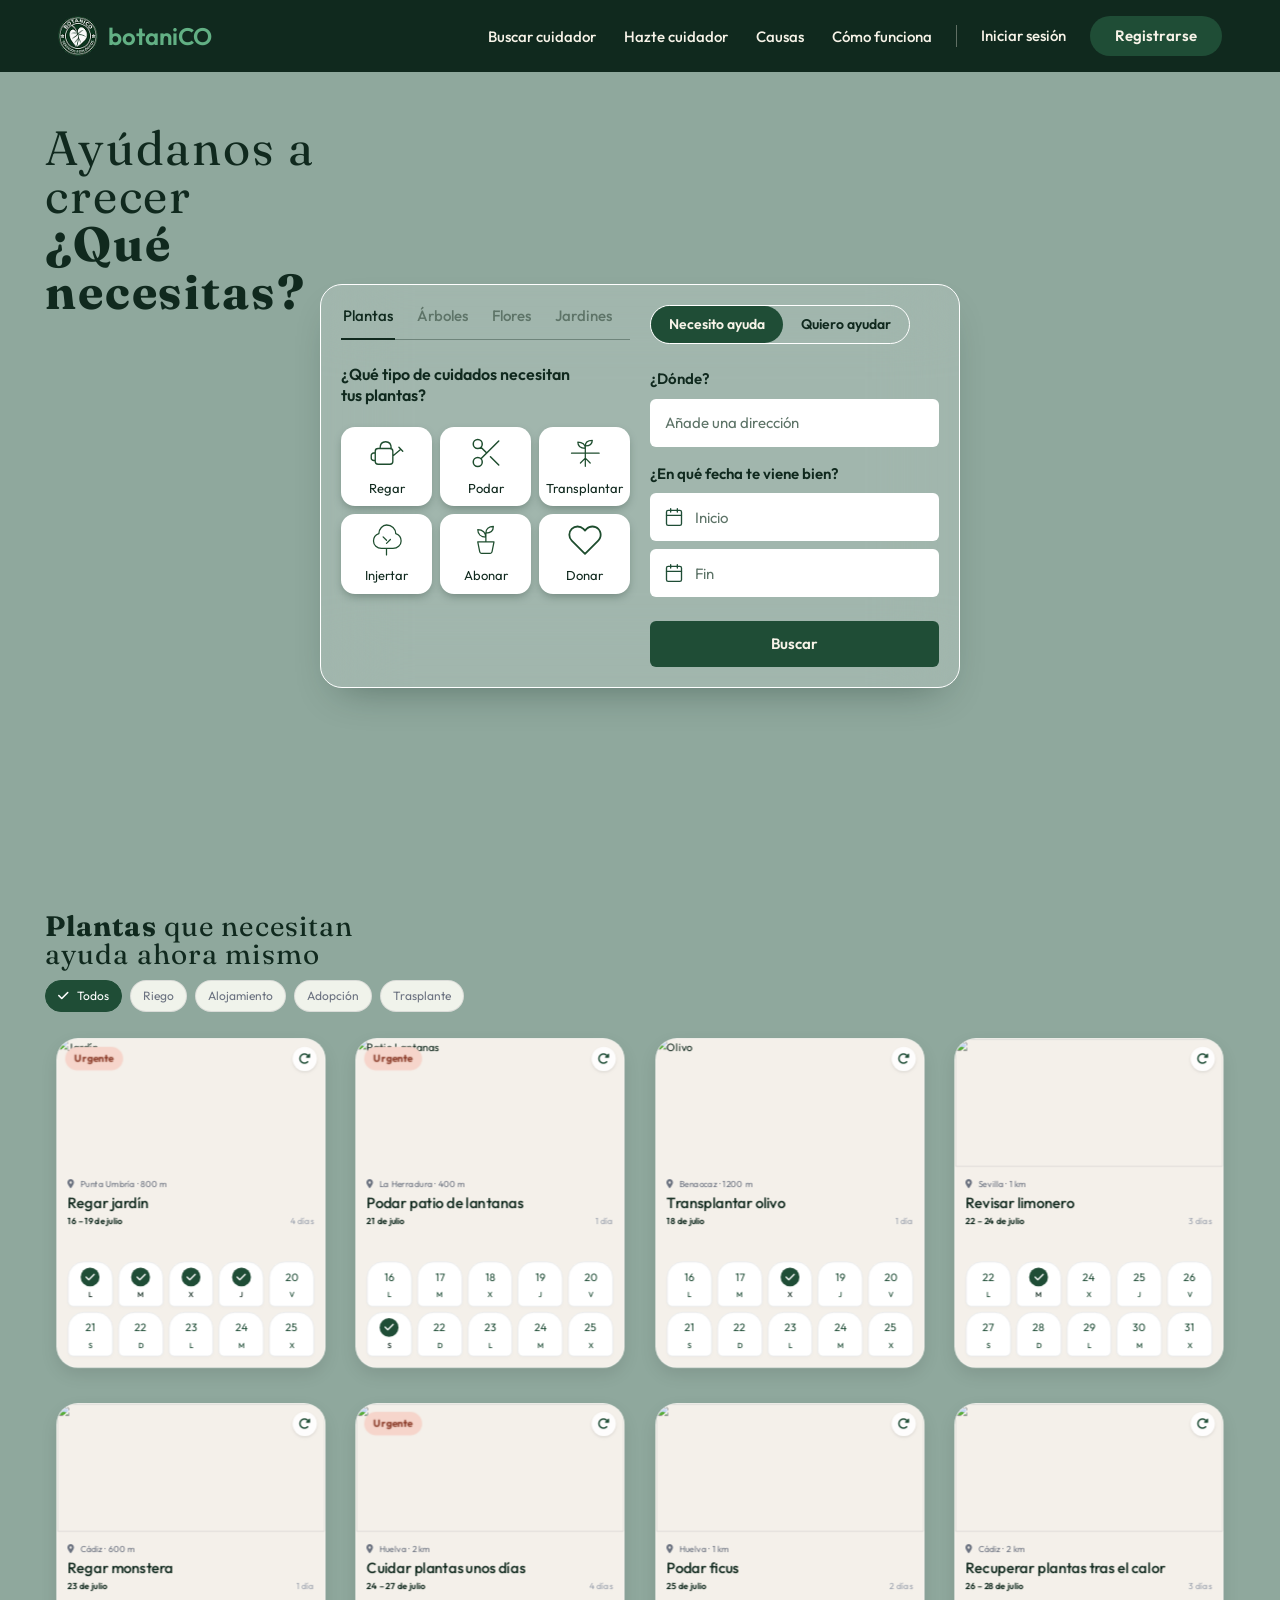
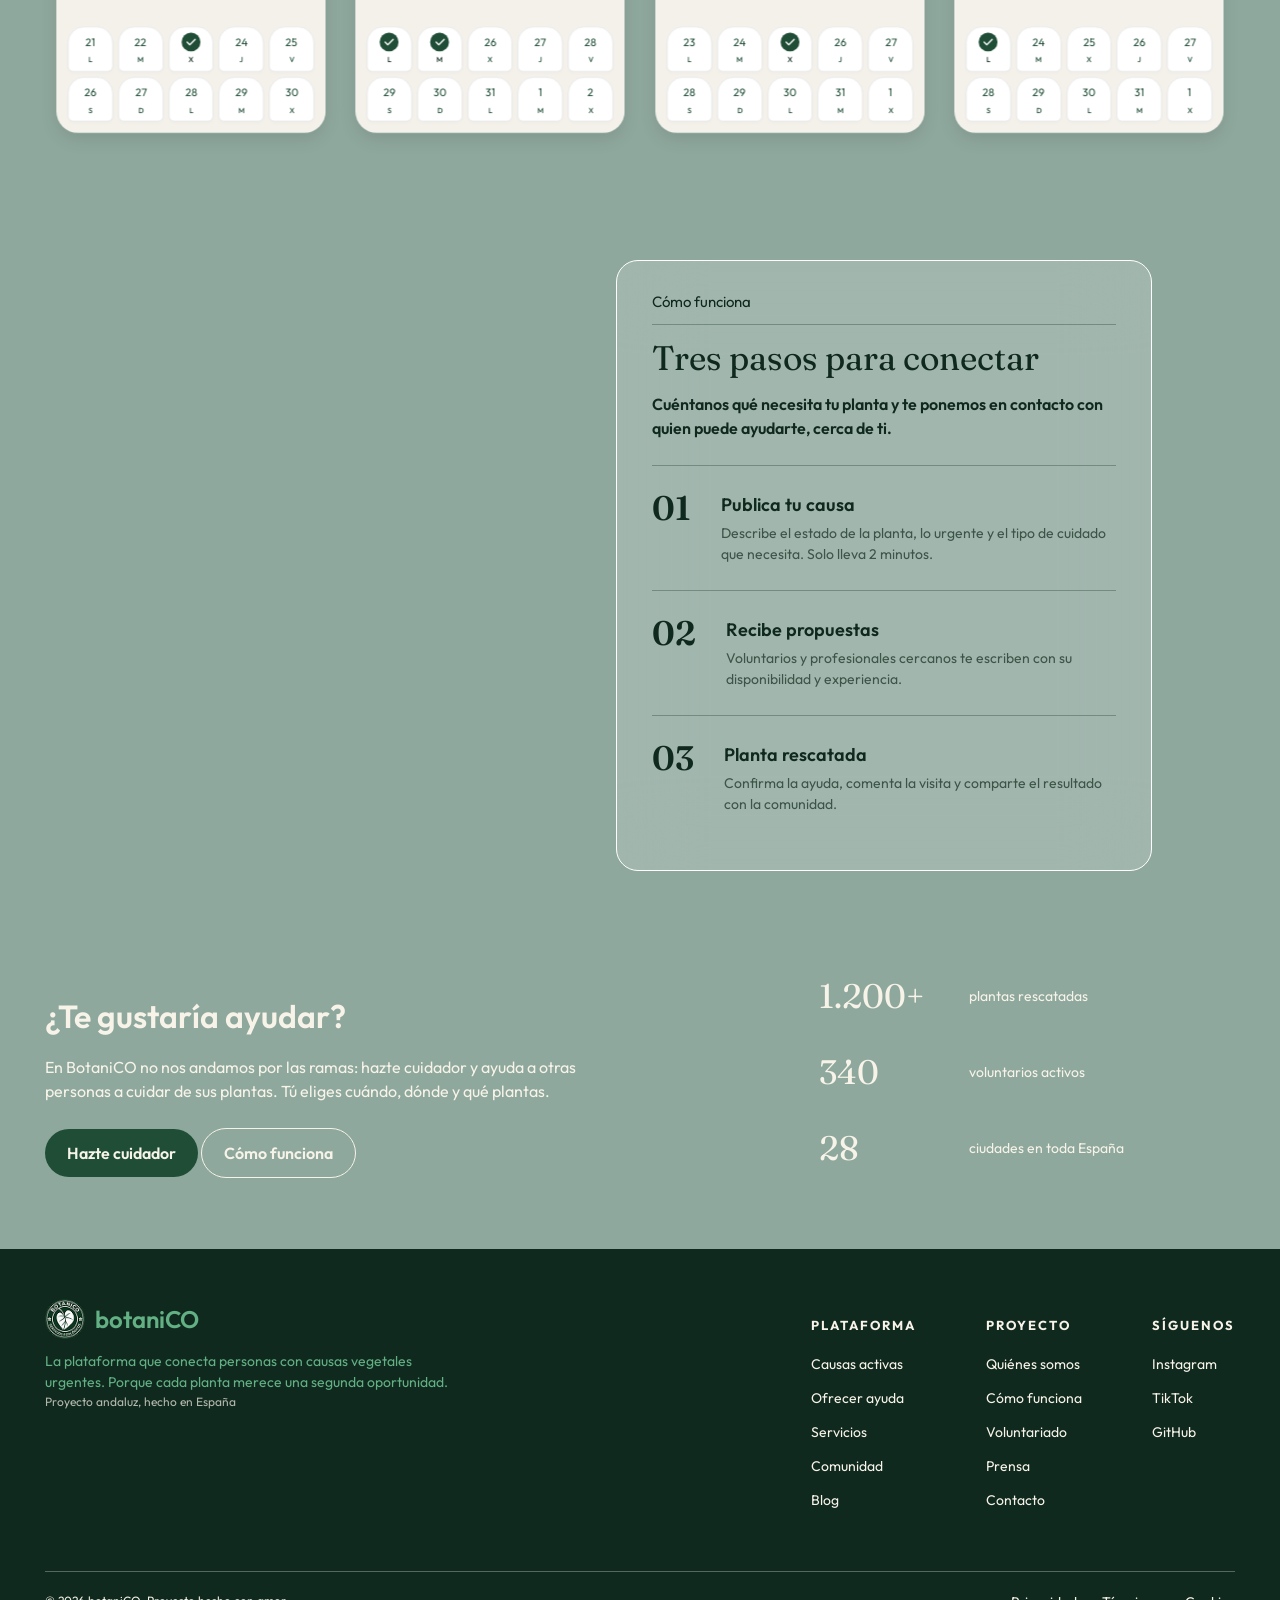
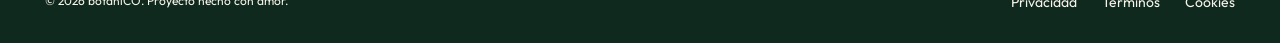
==== commit 66e52d90: "feat: consolidate homepage and enhance plant care cards - Add the How It Works section to index.html" ====
--- a/index.html
+++ b/index.html
@@ -7,7 +7,7 @@
     <meta name="description" content="Plataforma que conecta personas con causas vegetales urgentes sin andarse por las ramas.">
     <link rel="preconnect" href="https://fonts.googleapis.com">
     <link rel="preconnect" href="https://fonts.gstatic.com" crossorigin>
-    <link href="https://fonts.googleapis.com/css2?family=Fraunces:opsz,wght@9..144,100..900&family=Outfit:wght@300;400;500;600;700;800&family=Space+Grotesk:wght@300..700&display=swap" rel="stylesheet">
+    <link href="https://fonts.googleapis.com/css2?family=Fraunces:opsz,wght@9..144,100..900&family=Outfit:wght@300;400;500;600;700;800&display=swap" rel="stylesheet">
     <link rel="stylesheet" href="https://cdnjs.cloudflare.com/ajax/libs/font-awesome/6.4.0/css/all.min.css">
     <link rel="preload" as="image" href="https://res.cloudinary.com/da9tytxsu/image/upload/f_auto,q_auto,w_1920/v1791389120/background_gqgj0n.png">
     <link rel="stylesheet" href="styles.css">
@@ -118,213 +118,790 @@
                 </form>
             </div>
         </section>
-        <section class="cards-section">
-            <div class="container-cards">
-                <header class="section-header">
-                    <h2><strong>Plantas</strong> que necesitan<br>ayuda ahora mismo</h2>
-                    <div class="filters">
-                        <button class="filter-btn active"><i class="fa-solid fa-check"></i> Todos</button>
-                        <button class="filter-btn">Riego</button>
-                        <button class="filter-btn">Alojamiento</button>
-                        <button class="filter-btn">Adopción</button>
-                        <button class="filter-btn">Trasplante</button>
+        <section class="cards">
+            <div class="cards__container">
+                <header class="cards__header">
+                    <h2 class="cards__section-title"><strong class="cards__section-title-highlight">Plantas</strong> que necesitan<br>ayuda ahora mismo</h2>
+                    <div class="cards__filters">
+                        <button class="cards__filter cards__filter--active"><i class="fa-solid fa-check"></i> Todos</button>
+                        <button class="cards__filter">Riego</button>
+                        <button class="cards__filter">Alojamiento</button>
+                        <button class="cards__filter">Adopción</button>
+                        <button class="cards__filter">Trasplante</button>
                     </div>
                 </header>
-                <div class="cards-grid">
-                    <div class="flip-card">
-                        <div class="flip-card-inner">
-                            <div class="flip-card-front">
-                                <div class="card-image-wrapper">
-                                    <img src="https://res.cloudinary.com/dbadhyp7x/image/upload/v1791356696/jardin_rqlroe.jpg" alt="Jardín">
-                                    <span class="badge-urgent">Urgente</span>
-                                    <button class="btn-flip" onclick="toggleFlip(this)">
+                <div class="cards__grid">
+                    <div class="cards__card">
+                        <div class="cards__card-inner">
+                            <div class="cards__card-front">
+                                <div class="cards__image">
+                                    <img class="cards__image-photo" src="https://res.cloudinary.com/dbadhyp7x/image/upload/v1791356696/jardin_rqlroe.jpg" alt="Jardín">
+                                    <span class="cards__badge">Urgente</span>
+                                    <button class="cards__flip" type="button" aria-label="Girar tarjeta" onclick="toggleFlip(this)">
                                         <i class="fa-solid fa-rotate-right"></i>
                                     </button>
                                 </div>
-                                <div class="card-content">
-                                    <p class="location"><i class="fa-solid fa-location-dot"></i> Punta Umbría · 800 m</p>
-                                    <h3>Regar jardín</h3>
-                                    <div class="date-row">
-                                        <span class="date">16 – 19 de julio</span>
-                                        <span class="days-left">4 días</span>
-                                    </div>
-                                    <div class="calendar-grid">
-                                        <div class="cal-day checked"><div class="circle"><i class="fa-solid fa-check"></i></div><span>L</span></div>
-                                        <div class="cal-day checked"><div class="circle"><i class="fa-solid fa-check"></i></div><span>M</span></div>
-                                        <div class="cal-day checked"><div class="circle"><i class="fa-solid fa-check"></i></div><span>X</span></div>
-                                        <div class="cal-day checked"><div class="circle"><i class="fa-solid fa-check"></i></div><span>J</span></div>
-                                        <div class="cal-day unchecked"><div class="circle">20</div><span>V</span></div>
-                                        <div class="cal-day unchecked"><div class="circle">21</div><span>S</span></div>
-                                        <div class="cal-day unchecked"><div class="circle">22</div><span>D</span></div>
-                                        <div class="cal-day unchecked"><div class="circle">23</div><span>L</span></div>
-                                        <div class="cal-day unchecked"><div class="circle">24</div><span>M</span></div>
-                                        <div class="cal-day unchecked"><div class="circle">25</div><span>X</span></div>
+                                <div class="cards__content">
+                                    <p class="cards__location"><i class="fa-solid fa-location-dot"></i> Punta Umbría · 800 m</p>
+                                    <h3 class="cards__card-title">Regar jardín</h3>
+                                    <div class="cards__date-row">
+                                        <span class="cards__date">16 – 19 de julio</span>
+                                        <span class="cards__days-left">4 días</span>
+                                    </div>
+                                    <div class="cards__calendar">
+                                        <div class="cards__day cards__day--checked">
+                                            <div class="cards__calendar-date"><i class="fa-solid fa-check"></i></div>
+                                            <span class="cards__day-label">L</span>
+                                        </div>
+                                        <div class="cards__day cards__day--checked">
+                                            <div class="cards__calendar-date"><i class="fa-solid fa-check"></i></div>
+                                            <span class="cards__day-label">M</span>
+                                        </div>
+                                        <div class="cards__day cards__day--checked">
+                                            <div class="cards__calendar-date"><i class="fa-solid fa-check"></i></div>
+                                            <span class="cards__day-label">X</span>
+                                        </div>
+                                        <div class="cards__day cards__day--checked">
+                                            <div class="cards__calendar-date"><i class="fa-solid fa-check"></i></div>
+                                            <span class="cards__day-label">J</span>
+                                        </div>
+                                        <div class="cards__day cards__day--unchecked">
+                                            <div class="cards__calendar-date">20</div>
+                                            <span class="cards__day-label">V</span>
+                                        </div>
+                                        <div class="cards__day cards__day--unchecked">
+                                            <div class="cards__calendar-date">21</div>
+                                            <span class="cards__day-label">S</span>
+                                        </div>
+                                        <div class="cards__day cards__day--unchecked">
+                                            <div class="cards__calendar-date">22</div>
+                                            <span class="cards__day-label">D</span>
+                                        </div>
+                                        <div class="cards__day cards__day--unchecked">
+                                            <div class="cards__calendar-date">23</div>
+                                            <span class="cards__day-label">L</span>
+                                        </div>
+                                        <div class="cards__day cards__day--unchecked">
+                                            <div class="cards__calendar-date">24</div>
+                                            <span class="cards__day-label">M</span>
+                                        </div>
+                                        <div class="cards__day cards__day--unchecked">
+                                            <div class="cards__calendar-date">25</div>
+                                            <span class="cards__day-label">X</span>
+                                        </div>
                                     </div>
                                 </div>
                             </div>
-                            <div class="flip-card-back">
-                                <div class="back-header">
-                                    <h3>Sobre la planta</h3>
-                                    <button class="btn-flip-back" onclick="toggleFlip(this)">
+                            <div class="cards__card-back">
+                                <div class="cards__back-header">
+                                    <h3 class="cards__back-title">Sobre la planta</h3>
+                                    <button class="cards__flip cards__flip--back" type="button" aria-label="Girar tarjeta" onclick="toggleFlip(this)">
                                         <i class="fa-solid fa-rotate-left"></i>
                                     </button>
                                 </div>
-                                <p class="description">Necesito una persona que pueda hacerse cargo de las plantas de mi jardín unos días.</p>
-                                <ul class="specs-list">
-                                    <li><span class="spec-label"><i class="fa-regular fa-heart"></i> Cuidado</span><span class="spec-value">Regar plantas</span></li>
-                                    <li><span class="spec-label"><i class="fa-solid fa-sparkles"></i> Luz</span><span class="spec-value">Sol directo</span></li>
-                                    <li><span class="spec-label"><i class="fa-solid fa-leaf"></i> Dificultad</span><span class="spec-value diff-icons"><i class="fa-solid fa-leaf active"></i> <i class="fa-solid fa-leaf"></i> <i class="fa-solid fa-leaf"></i></span></li>
+                                <p class="cards__description">Necesito una persona que pueda hacerse cargo de las plantas de mi jardín unos días.</p>
+                                <ul class="cards__specs">
+                                    <li class="cards__spec">
+                                        <span class="cards__spec-label"><i class="fa-regular fa-heart"></i> Cuidado</span>
+                                        <span class="cards__spec-value">Regar plantas</span>
+                                    </li>
+                                    <li class="cards__spec">
+                                        <span class="cards__spec-label"><i class="fa-solid fa-sun"></i> Luz</span>
+                                        <span class="cards__spec-value">Sol directo</span>
+                                    </li>
+                                    <li class="cards__spec">
+                                        <span class="cards__spec-label"><i class="fa-solid fa-leaf"></i> Dificultad</span>
+                                        <span class="cards__difficulty"><i class="fa-solid fa-leaf cards__difficulty-icon cards__difficulty-icon--active"></i> <i class="fa-solid fa-leaf cards__difficulty-icon"></i> <i class="fa-solid fa-leaf cards__difficulty-icon"></i></span>
+                                    </li>
                                 </ul>
-                                <div class="experience-banner no-exp">No hace falta experiencia</div>
-                                <div class="user-profile">
-                                    <div class="avatar">JO</div>
-                                    <div class="user-info">
-                                        <p class="user-name">Jorge Orti <i class="fa-solid fa-shield-halved"></i></p>
-                                        <p class="user-since">Cuidador desde 2024</p>
-                                    </div>
-                                </div>
-                                <div class="card-footer">
-                                    <p class="disclaimer">Zona aproximada. La dirección exacta se comparte al confirmar.</p>
-                                    <div class="action-buttons">
-                                        <button class="btn-contact">Contactar</button>
-                                        <button class="btn-favorite"><i class="fa-regular fa-heart"></i></button>
+                                <div class="cards__experience cards__experience--none">No hace falta experiencia</div>
+                                <div class="cards__profile">
+                                    <div class="cards__avatar">JO</div>
+                                    <div class="cards__user-info">
+                                        <p class="cards__user-name">Jorge Orti <i class="fa-solid fa-shield-halved cards__user-badge"></i></p>
+                                        <p class="cards__user-since">Cuidador desde 2024</p>
+                                    </div>
+                                </div>
+                                <div class="cards__card-footer">
+                                    <p class="cards__disclaimer">Zona aproximada. La dirección exacta se comparte al confirmar.</p>
+                                    <div class="cards__actions">
+                                        <button class="cards__contact" type="button">Contactar</button>
+                                        <button class="cards__favorite" type="button" aria-label="Añadir a favoritos"><i class="fa-regular fa-heart"></i></button>
                                     </div>
                                 </div>
                             </div>
                         </div>
                     </div>
-                    <div class="flip-card">
-                        <div class="flip-card-inner">
-                            <div class="flip-card-front">
-                                <div class="card-image-wrapper">
-                                    <img src="https://res.cloudinary.com/dbadhyp7x/image/upload/v1791356695/flor_cnhnll.jpg" alt="Patio Lantanas">
-                                    <span class="badge-urgent">Urgente</span>
-                                    <button class="btn-flip" onclick="toggleFlip(this)">
+                    <div class="cards__card">
+                        <div class="cards__card-inner">
+                            <div class="cards__card-front">
+                                <div class="cards__image">
+                                    <img class="cards__image-photo" src="https://res.cloudinary.com/dbadhyp7x/image/upload/v1791356695/flor_cnhnll.jpg" alt="Patio Lantanas">
+                                    <span class="cards__badge">Urgente</span>
+                                    <button class="cards__flip" type="button" aria-label="Girar tarjeta" onclick="toggleFlip(this)">
                                         <i class="fa-solid fa-rotate-right"></i>
                                     </button>
                                 </div>
-                                <div class="card-content">
-                                    <p class="location"><i class="fa-solid fa-location-dot"></i> La Herradura · 400 m</p>
-                                    <h3>Podar patio de lantanas</h3>
-                                    <div class="date-row">
-                                        <span class="date">21 de julio</span>
-                                        <span class="days-left">1 día</span>
-                                    </div>
-                                    <div class="calendar-grid">
-                                        <div class="cal-day unchecked"><div class="circle">16</div><span>L</span></div>
-                                        <div class="cal-day unchecked"><div class="circle">17</div><span>M</span></div>
-                                        <div class="cal-day unchecked"><div class="circle">18</div><span>X</span></div>
-                                        <div class="cal-day unchecked"><div class="circle">19</div><span>J</span></div>
-                                        <div class="cal-day unchecked"><div class="circle">20</div><span>V</span></div>
-                                        <div class="cal-day checked"><div class="circle"><i class="fa-solid fa-check"></i></div><span>S</span></div>
-                                        <div class="cal-day unchecked"><div class="circle">22</div><span>D</span></div>
-                                        <div class="cal-day unchecked"><div class="circle">23</div><span>L</span></div>
-                                        <div class="cal-day unchecked"><div class="circle">24</div><span>M</span></div>
-                                        <div class="cal-day unchecked"><div class="circle">25</div><span>X</span></div>
+                                <div class="cards__content">
+                                    <p class="cards__location"><i class="fa-solid fa-location-dot"></i> La Herradura · 400 m</p>
+                                    <h3 class="cards__card-title">Podar patio de lantanas</h3>
+                                    <div class="cards__date-row">
+                                        <span class="cards__date">21 de julio</span>
+                                        <span class="cards__days-left">1 día</span>
+                                    </div>
+                                    <div class="cards__calendar">
+                                        <div class="cards__day cards__day--unchecked">
+                                            <div class="cards__calendar-date">16</div>
+                                            <span class="cards__day-label">L</span>
+                                        </div>
+                                        <div class="cards__day cards__day--unchecked">
+                                            <div class="cards__calendar-date">17</div>
+                                            <span class="cards__day-label">M</span>
+                                        </div>
+                                        <div class="cards__day cards__day--unchecked">
+                                            <div class="cards__calendar-date">18</div>
+                                            <span class="cards__day-label">X</span>
+                                        </div>
+                                        <div class="cards__day cards__day--unchecked">
+                                            <div class="cards__calendar-date">19</div>
+                                            <span class="cards__day-label">J</span>
+                                        </div>
+                                        <div class="cards__day cards__day--unchecked">
+                                            <div class="cards__calendar-date">20</div>
+                                            <span class="cards__day-label">V</span>
+                                        </div>
+                                        <div class="cards__day cards__day--checked">
+                                            <div class="cards__calendar-date"><i class="fa-solid fa-check"></i></div>
+                                            <span class="cards__day-label">S</span>
+                                        </div>
+                                        <div class="cards__day cards__day--unchecked">
+                                            <div class="cards__calendar-date">22</div>
+                                            <span class="cards__day-label">D</span>
+                                        </div>
+                                        <div class="cards__day cards__day--unchecked">
+                                            <div class="cards__calendar-date">23</div>
+                                            <span class="cards__day-label">L</span>
+                                        </div>
+                                        <div class="cards__day cards__day--unchecked">
+                                            <div class="cards__calendar-date">24</div>
+                                            <span class="cards__day-label">M</span>
+                                        </div>
+                                        <div class="cards__day cards__day--unchecked">
+                                            <div class="cards__calendar-date">25</div>
+                                            <span class="cards__day-label">X</span>
+                                        </div>
                                     </div>
                                 </div>
                             </div>
-                            <div class="flip-card-back">
-                                <div class="back-header">
-                                    <h3>Sobre la planta</h3>
-                                    <button class="btn-flip-back" onclick="toggleFlip(this)">
+                            <div class="cards__card-back">
+                                <div class="cards__back-header">
+                                    <h3 class="cards__back-title">Sobre la planta</h3>
+                                    <button class="cards__flip cards__flip--back" type="button" aria-label="Girar tarjeta" onclick="toggleFlip(this)">
                                         <i class="fa-solid fa-rotate-left"></i>
                                     </button>
                                 </div>
-                                <p class="description">Busco una persona que pueda venir un día a podar las lantanas de mi patio.</p>
-                                <ul class="specs-list">
-                                    <li><span class="spec-label"><i class="fa-regular fa-heart"></i> Cuidado</span><span class="spec-value">Poda</span></li>
-                                    <li><span class="spec-label"><i class="fa-solid fa-sparkles"></i> Luz</span><span class="spec-value">Sol indirecto</span></li>
-                                    <li><span class="spec-label"><i class="fa-solid fa-leaf"></i> Dificultad</span><span class="spec-value diff-icons"><i class="fa-solid fa-leaf active"></i> <i class="fa-solid fa-leaf active"></i> <i class="fa-solid fa-leaf"></i></span></li>
+                                <p class="cards__description">Busco una persona que pueda venir un día a podar las lantanas de mi patio.</p>
+                                <ul class="cards__specs">
+                                    <li class="cards__spec"><span class="cards__spec-label"><i class="fa-regular fa-heart"></i> Cuidado</span>
+                                        <span class="cards__spec-value">Poda</span>
+                                    </li>
+                                    <li class="cards__spec">
+                                        <span class="cards__spec-label"><i class="fa-solid fa-sun"></i> Luz</span>
+                                        <span class="cards__spec-value">Sol indirecto</span>
+                                    </li>
+                                    <li class="cards__spec">
+                                        <span class="cards__spec-label"><i class="fa-solid fa-leaf"></i> Dificultad</span>
+                                        <span class="cards__difficulty"><i class="fa-solid fa-leaf cards__difficulty-icon cards__difficulty-icon--active"></i> <i class="fa-solid fa-leaf cards__difficulty-icon cards__difficulty-icon--active"></i> <i class="fa-solid fa-leaf cards__difficulty-icon"></i></span>
+                                    </li>
                                 </ul>
-                                <div class="experience-banner exp-needed">Hace falta experiencia</div>
-                                <div class="user-profile">
-                                    <div class="avatar">SV</div>
-                                    <div class="user-info">
-                                        <p class="user-name">Sara Vilches <i class="fa-solid fa-shield-halved"></i></p>
-                                        <p class="user-since">Cuidador desde 2022</p>
-                                    </div>
-                                </div>
-                                <div class="card-footer">
-                                    <p class="disclaimer">Zona aproximada. La dirección exacta se comparte al confirmar.</p>
-                                    <div class="action-buttons">
-                                        <button class="btn-contact">Contactar</button>
-                                        <button class="btn-favorite"><i class="fa-regular fa-heart"></i></button>
+                                <div class="cards__experience cards__experience--required">Se valora experiencia</div>
+                                <div class="cards__profile">
+                                    <div class="cards__avatar">SV</div>
+                                    <div class="cards__user-info">
+                                        <p class="cards__user-name">Sara Vilches <i class="fa-solid fa-shield-halved"></i></p>
+                                        <p class="cards__user-since">Cuidador desde 2022</p>
+                                    </div>
+                                </div>
+                                <div class="cards__card-footer">
+                                    <p class="cards__disclaimer">Zona aproximada. La dirección exacta se comparte al confirmar.</p>
+                                    <div class="cards__actions">
+                                        <button class="cards__contact" type="button">Contactar</button>
+                                        <button class="cards__favorite" type="button" aria-label="Añadir a favoritos"><i class="fa-regular fa-heart"></i></button>
                                     </div>
                                 </div>
                             </div>
                         </div>
                     </div>
-                    <div class="flip-card">
-                        <div class="flip-card-inner">
-                            <div class="flip-card-front">
-                                <div class="card-image-wrapper">
-                                    <img src="https://res.cloudinary.com/dbadhyp7x/image/upload/v1791356696/olivo_wtpflh.jpg" alt="Olivo">
-                                    <button class="btn-flip" onclick="toggleFlip(this)">
+                    <div class="cards__card">
+                        <div class="cards__card-inner">
+                            <div class="cards__card-front">
+                                <div class="cards__image">
+                                    <img class="cards__image-photo" src="https://res.cloudinary.com/dbadhyp7x/image/upload/v1791356696/olivo_wtpflh.jpg" alt="Olivo">
+                                    <button class="cards__flip" type="button" aria-label="Girar tarjeta" onclick="toggleFlip(this)">
                                         <i class="fa-solid fa-rotate-right"></i>
                                     </button>
                                 </div>
-                                <div class="card-content">
-                                    <p class="location"><i class="fa-solid fa-location-dot"></i> Benaocaz · 1200 m</p>
-                                    <h3>Transplantar olivo</h3>
-                                    <div class="date-row">
-                                        <span class="date">18 de julio</span>
-                                        <span class="days-left">1 día</span>
-                                    </div>
-                                    <div class="calendar-grid">
-                                        <div class="cal-day unchecked"><div class="circle">16</div><span>L</span></div>
-                                        <div class="cal-day unchecked"><div class="circle">17</div><span>M</span></div>
-                                        <div class="cal-day checked"><div class="circle"><i class="fa-solid fa-check"></i></div><span>X</span></div>
-                                        <div class="cal-day unchecked"><div class="circle">19</div><span>J</span></div>
-                                        <div class="cal-day unchecked"><div class="circle">20</div><span>V</span></div>
-                                        <div class="cal-day unchecked"><div class="circle">21</div><span>S</span></div>
-                                        <div class="cal-day unchecked"><div class="circle">22</div><span>D</span></div>
-                                        <div class="cal-day unchecked"><div class="circle">23</div><span>L</span></div>
-                                        <div class="cal-day unchecked"><div class="circle">24</div><span>M</span></div>
-                                        <div class="cal-day unchecked"><div class="circle">25</div><span>X</span></div>
+                                <div class="cards__content">
+                                    <p class="cards__location"><i class="fa-solid fa-location-dot"></i> Benaocaz · 1200 m</p>
+                                    <h3 class="cards__card-title">Transplantar olivo</h3>
+                                    <div class="cards__date-row">
+                                        <span class="cards__date">18 de julio</span>
+                                        <span class="cards__days-left">1 día</span>
+                                    </div>
+                                    <div class="cards__calendar">
+                                        <div class="cards__day cards__day--unchecked">
+                                            <div class="cards__calendar-date">16</div>
+                                            <span class="cards__day-label">L</span>
+                                        </div>
+                                        <div class="cards__day cards__day--unchecked">
+                                            <div class="cards__calendar-date">17</div>
+                                            <span class="cards__day-label">M</span>
+                                        </div>
+                                        <div class="cards__day cards__day--checked">
+                                            <div class="cards__calendar-date"><i class="fa-solid fa-check"></i></div>
+                                            <span class="cards__day-label">X</span>
+                                        </div>
+                                        <div class="cards__day cards__day--unchecked">
+                                            <div class="cards__calendar-date">19</div>
+                                            <span class="cards__day-label">J</span>
+                                        </div>
+                                        <div class="cards__day cards__day--unchecked">
+                                            <div class="cards__calendar-date">20</div>
+                                            <span class="cards__day-label">V</span>
+                                        </div>
+                                        <div class="cards__day cards__day--unchecked">
+                                            <div class="cards__calendar-date">21</div>
+                                            <span class="cards__day-label">S</span>
+                                        </div>
+                                        <div class="cards__day cards__day--unchecked">
+                                            <div class="cards__calendar-date">22</div>
+                                            <span class="cards__day-label">D</span>
+                                        </div>
+                                        <div class="cards__day cards__day--unchecked">
+                                            <div class="cards__calendar-date">23</div>
+                                            <span class="cards__day-label">L</span>
+                                        </div>
+                                        <div class="cards__day cards__day--unchecked">
+                                            <div class="cards__calendar-date">24</div>
+                                            <span class="cards__day-label">M</span>
+                                        </div>
+                                        <div class="cards__day cards__day--unchecked">
+                                            <div class="cards__calendar-date">25</div>
+                                            <span class="cards__day-label">X</span>
+                                        </div>
                                     </div>
                                 </div>
                             </div>
-                            <div class="flip-card-back">
-                                <div class="back-header">
-                                    <h3>Sobre la planta</h3>
-                                    <button class="btn-flip-back" onclick="toggleFlip(this)">
+                            <div class="cards__card-back">
+                                <div class="cards__back-header">
+                                    <h3 class="cards__back-title">Sobre la planta</h3>
+                                    <button class="cards__flip cards__flip--back" type="button" aria-label="Girar tarjeta" onclick="toggleFlip(this)">
                                         <i class="fa-solid fa-rotate-left"></i>
                                     </button>
                                 </div>
-                                <p class="description">Tengo un olivo en mi jardín y me gustaría que alguien se lo pudiese llevar y darle una nueva vida.</p>
-                                <ul class="specs-list">
-                                    <li><span class="spec-label"><i class="fa-regular fa-heart"></i> Cuidado</span><span class="spec-value">Transplantar</span></li>
-                                    <li><span class="spec-label"><i class="fa-solid fa-sparkles"></i> Luz</span><span class="spec-value">Sol directo</span></li>
-                                    <li><span class="spec-label"><i class="fa-solid fa-leaf"></i> Dificultad</span><span class="spec-value diff-icons"><i class="fa-solid fa-leaf active"></i> <i class="fa-solid fa-leaf active"></i> <i class="fa-solid fa-leaf active"></i></span></li>
+                                <p class="cards__description">Tengo un olivo en mi jardín y me gustaría que alguien se lo pudiese llevar y darle una nueva vida.</p>
+                                <ul class="cards__specs">
+                                    <li class="cards__spec">
+                                        <span class="cards__spec-label"><i class="fa-regular fa-heart"></i> Cuidado</span>
+                                        <span class="cards__spec-value">Transplantar</span>
+                                    </li>
+                                    <li class="cards__spec">
+                                        <span class="cards__spec-label"><i class="fa-solid fa-sun"></i> Luz</span>
+                                        <span class="cards__spec-value">Sol directo</span>
+                                    </li>
+                                    <li class="cards__spec">
+                                        <span class="cards__spec-label"><i class="fa-solid fa-leaf"></i> Dificultad</span>
+                                        <span class="cards__difficulty"><i class="fa-solid fa-leaf cards__difficulty-icon cards__difficulty-icon--active"></i> <i class="fa-solid fa-leaf cards__difficulty-icon cards__difficulty-icon--active"></i> <i class="fa-solid fa-leaf cards__difficulty-icon cards__difficulty-icon--active"></i></span>
+                                    </li>
                                 </ul>
-                                <div class="experience-banner exp-needed">Hace falta experiencia</div>
-                                <div class="user-profile">
-                                    <div class="avatar">SP</div>
-                                    <div class="user-info">
-                                        <p class="user-name">Sofía Pérez <i class="fa-solid fa-shield-halved"></i></p>
-                                        <p class="user-since">Cuidador desde 2023</p>
-                                    </div>
-                                </div>
-                                <div class="card-footer">
-                                    <p class="disclaimer">Zona aproximada. La dirección exacta se comparte al confirmar.</p>
-                                    <div class="action-buttons">
-                                        <button class="btn-contact">Contactar</button>
-                                        <button class="btn-favorite"><i class="fa-regular fa-heart"></i></button>
+                                <div class="cards__experience cards__experience--required">Hace falta experiencia</div>
+                                <div class="cards__profile">
+                                    <div class="cards__avatar">SP</div>
+                                    <div class="cards__user-info">
+                                        <p class="cards__user-name">Sofía Pérez <i class="fa-solid fa-shield-halved"></i></p>
+                                        <p class="cards__user-since">Cuidador desde 2023</p>
+                                    </div>
+                                </div>
+                                <div class="cards__card-footer">
+                                    <p class="cards__disclaimer">Zona aproximada. La dirección exacta se comparte al confirmar.</p>
+                                    <div class="cards__actions">
+                                        <button class="cards__contact" type="button">Contactar</button>
+                                        <button class="cards__favorite" type="button" aria-label="Añadir a favoritos"><i class="fa-regular fa-heart"></i></button>
                                     </div>
                                 </div>
                             </div>
                         </div>
                     </div>
+                                <div class="cards__card">
+                                    <div class="cards__card-inner">
+                                        <div class="cards__card-front">
+                                            <div class="cards__image">
+                                                <img class="cards__image-photo" src="https://res.cloudinary.com/da9tytxsu/image/upload/v1791482421/limonero-joven_jfwcmp.png">
+                                                <button class="cards__flip" type="button" aria-label="Girar tarjeta" onclick="toggleFlip(this)">
+                                                    <i class="fa-solid fa-rotate-right"></i>
+                                                </button>
+                                            </div>
+                                            <div class="cards__content">
+                                                <p class="cards__location"><i class="fa-solid fa-location-dot"></i> Sevilla · 1 km</p>
+                                                <h3 class="cards__card-title">Revisar limonero</h3>
+                                                <div class="cards__date-row">
+                                                    <span class="cards__date">22 – 24 de julio</span>
+                                                    <span class="cards__days-left">3 días</span>
+                                                </div>
+                                                <div class="cards__calendar">
+                                                    <div class="cards__day cards__day--unchecked"><div class="cards__calendar-date">22</div><span class="cards__day-label">L</span></div>
+                                                    <div class="cards__day cards__day--checked"><div class="cards__calendar-date"><i class="fa-solid fa-check"></i></div><span class="cards__day-label">M</span></div>
+                                                    <div class="cards__day cards__day--unchecked"><div class="cards__calendar-date">24</div><span class="cards__day-label">X</span></div>
+                                                    <div class="cards__day cards__day--unchecked"><div class="cards__calendar-date">25</div><span class="cards__day-label">J</span></div>
+                                                    <div class="cards__day cards__day--unchecked"><div class="cards__calendar-date">26</div><span class="cards__day-label">V</span></div>
+                                                    <div class="cards__day cards__day--unchecked"><div class="cards__calendar-date">27</div><span class="cards__day-label">S</span></div>
+                                                    <div class="cards__day cards__day--unchecked"><div class="cards__calendar-date">28</div><span class="cards__day-label">D</span></div>
+                                                    <div class="cards__day cards__day--unchecked"><div class="cards__calendar-date">29</div><span class="cards__day-label">L</span></div>
+                                                    <div class="cards__day cards__day--unchecked"><div class="cards__calendar-date">30</div><span class="cards__day-label">M</span></div>
+                                                    <div class="cards__day cards__day--unchecked"><div class="cards__calendar-date">31</div><span class="cards__day-label">X</span></div>
+                                                </div>
+                                            </div>
+                                        </div>
+                                        <div class="cards__card-back">
+                                            <div class="cards__back-header">
+                                                <h3 class="cards__back-title">Limonero con hojas amarillas</h3>
+                                                <button class="cards__flip cards__flip--back" type="button" aria-label="Girar tarjeta" onclick="toggleFlip(this)">
+                                                    <i class="fa-solid fa-rotate-left"></i>
+                                                </button>
+                                            </div>
+                                            <p class="cards__description">Tengo un limonero joven en una maceta grande de la terraza. Desde hace unas semanas algunas hojas amarillean y tienen pequeños puntos; busco a alguien que revise el riego, el drenaje y si puede haber una plaga, y me aconseje cómo recuperarlo.</p>
+                                            <ul class="cards__specs">
+                                                <li class="cards__spec">
+                                                    <span class="cards__spec-label"><i class="fa-regular fa-heart"></i> Cuidado</span>
+                                                    <span class="cards__spec-value">Revisión de hojas</span>
+                                                </li>
+                                                <li class="cards__spec">
+                                                    <span class="cards__spec-label"><i class="fa-solid fa-sun"></i> Luz</span>
+                                                    <span class="cards__spec-value">Sol directo</span>
+                                                </li>
+                                                <li class="cards__spec">
+                                                    <span class="cards__spec-label"><i class="fa-solid fa-leaf"></i> Dificultad</span>
+                                                    <span class="cards__difficulty"><i class="fa-solid fa-leaf cards__difficulty-icon cards__difficulty-icon--active"></i> <i class="fa-solid fa-leaf cards__difficulty-icon cards__difficulty-icon--active"></i> <i class="fa-solid fa-leaf cards__difficulty-icon"></i></span>
+                                                </li>
+                                            </ul>
+                                            <div class="cards__experience cards__experience--required">Se valora experiencia</div>
+                                            <div class="cards__profile">
+                                                <div class="cards__avatar">LM</div>
+                                                <div class="cards__user-info">
+                                                    <p class="cards__user-name">Lucía Martín <i class="fa-solid fa-shield-halved cards__user-badge"></i></p>
+                                                    <p class="cards__user-since">Cuidadora desde 2025</p>
+                                                </div>
+                                            </div>
+                                            <div class="cards__card-footer">
+                                                <p class="cards__disclaimer">Zona aproximada. La dirección exacta se comparte al confirmar.</p>
+                                                <div class="cards__actions">
+                                                    <button class="cards__contact" type="button">Contactar</button>
+                                                    <button class="cards__favorite" type="button" aria-label="Añadir a favoritos"><i class="fa-regular fa-heart"></i></button>
+                                                </div>
+                                            </div>
+                                        </div>
+                                    </div>
+                                </div>
+                                <div class="cards__card">
+                                    <div class="cards__card-inner">
+                                        <div class="cards__card-front">
+                                            <div class="cards__image">
+                                                <img class="cards__image-photo" src="https://res.cloudinary.com/da9tytxsu/image/upload/v1791482421/monstera_zmnyls.png">
+                                                <button class="cards__flip" type="button" aria-label="Girar tarjeta" onclick="toggleFlip(this)">
+                                                    <i class="fa-solid fa-rotate-right"></i>
+                                                </button>
+                                            </div>
+                                            <div class="cards__content">
+                                                <p class="cards__location"><i class="fa-solid fa-location-dot"></i> Cádiz · 600 m</p>
+                                                <h3 class="cards__card-title">Regar monstera</h3>
+                                                <div class="cards__date-row">
+                                                    <span class="cards__date">23 de julio</span>
+                                                    <span class="cards__days-left">1 día</span>
+                                                </div>
+                                                <div class="cards__calendar">
+                                                    <div class="cards__day cards__day--unchecked"><div class="cards__calendar-date">21</div><span class="cards__day-label">L</span></div>
+                                                    <div class="cards__day cards__day--unchecked"><div class="cards__calendar-date">22</div><span class="cards__day-label">M</span></div>
+                                                    <div class="cards__day cards__day--checked"><div class="cards__calendar-date"><i class="fa-solid fa-check"></i></div><span class="cards__day-label">X</span></div>
+                                                    <div class="cards__day cards__day--unchecked"><div class="cards__calendar-date">24</div><span class="cards__day-label">J</span></div>
+                                                    <div class="cards__day cards__day--unchecked"><div class="cards__calendar-date">25</div><span class="cards__day-label">V</span></div>
+                                                    <div class="cards__day cards__day--unchecked"><div class="cards__calendar-date">26</div><span class="cards__day-label">S</span></div>
+                                                    <div class="cards__day cards__day--unchecked"><div class="cards__calendar-date">27</div><span class="cards__day-label">D</span></div>
+                                                    <div class="cards__day cards__day--unchecked"><div class="cards__calendar-date">28</div><span class="cards__day-label">L</span></div>
+                                                    <div class="cards__day cards__day--unchecked"><div class="cards__calendar-date">29</div><span class="cards__day-label">M</span></div>
+                                                    <div class="cards__day cards__day--unchecked"><div class="cards__calendar-date">30</div><span class="cards__day-label">X</span></div>
+                                                </div>
+                                            </div>
+                                        </div>
+                                        <div class="cards__card-back">
+                                            <div class="cards__back-header">
+                                                <h3 class="cards__back-title">Monstera durante mi viaje</h3>
+                                                <button class="cards__flip cards__flip--back" type="button" aria-label="Girar tarjeta" onclick="toggleFlip(this)">
+                                                    <i class="fa-solid fa-rotate-left"></i>
+                                                </button>
+                                            </div>
+                                            <p class="cards__description">Me voy unos días y necesito que revisen mi monstera, que está junto a una ventana luminosa sin sol directo. Conviene comprobar que la capa superior del sustrato esté seca antes de regar, dejar escurrir el exceso de agua y evitar que quede agua en el plato.</p>
+                                            <ul class="cards__specs">
+                                                <li class="cards__spec">
+                                                    <span class="cards__spec-label"><i class="fa-regular fa-heart"></i> Cuidado</span>
+                                                    <span class="cards__spec-value">Riego</span>
+                                                </li>
+                                                <li class="cards__spec">
+                                                    <span class="cards__spec-label"><i class="fa-solid fa-sun"></i> Luz</span>
+                                                    <span class="cards__spec-value">Luz indirecta</span>
+                                                </li>
+                                                <li class="cards__spec">
+                                                    <span class="cards__spec-label"><i class="fa-solid fa-leaf"></i> Dificultad</span>
+                                                    <span class="cards__difficulty"><i class="fa-solid fa-leaf cards__difficulty-icon cards__difficulty-icon--active"></i> <i class="fa-solid fa-leaf cards__difficulty-icon"></i> <i class="fa-solid fa-leaf cards__difficulty-icon"></i></span>
+                                                </li>
+                                            </ul>
+                                            <div class="cards__experience cards__experience--none">No hace falta experiencia</div>
+                                            <div class="cards__profile">
+                                                <div class="cards__avatar">AC</div>
+                                                <div class="cards__user-info">
+                                                    <p class="cards__user-name">Ana Cruz <i class="fa-solid fa-shield-halved cards__user-badge"></i></p>
+                                                    <p class="cards__user-since">Cuidadora desde 2024</p>
+                                                </div>
+                                            </div>
+                                            <div class="cards__card-footer">
+                                                <p class="cards__disclaimer">Zona aproximada. La dirección exacta se comparte al confirmar.</p>
+                                                <div class="cards__actions">
+                                                    <button class="cards__contact" type="button">Contactar</button>
+                                                    <button class="cards__favorite" type="button" aria-label="Añadir a favoritos"><i class="fa-regular fa-heart"></i></button>
+                                                </div>
+                                            </div>
+                                        </div>
+                                    </div>
+                                </div>
+                                <div class="cards__card">
+                                    <div class="cards__card-inner">
+                                        <div class="cards__card-front">
+                                            <div class="cards__image">
+                                                <img class="cards__image-photo" src="https://res.cloudinary.com/da9tytxsu/image/upload/v1791482421/monstera-da%C3%B1ada_bx1idq.png">
+                                                <span class="cards__badge">Urgente</span>
+                                                <button class="cards__flip" type="button" aria-label="Girar tarjeta" onclick="toggleFlip(this)">
+                                                    <i class="fa-solid fa-rotate-right"></i>
+                                                </button>
+                                            </div>
+                                            <div class="cards__content">
+                                                <p class="cards__location"><i class="fa-solid fa-location-dot"></i> Huelva · 2 km</p>
+                                                <h3 class="cards__card-title">Cuidar plantas unos días</h3>
+                                                <div class="cards__date-row">
+                                                    <span class="cards__date">24 – 27 de julio</span>
+                                                    <span class="cards__days-left">4 días</span>
+                                                </div>
+                                                <div class="cards__calendar">
+                                                    <div class="cards__day cards__day--checked"><div class="cards__calendar-date"><i class="fa-solid fa-check"></i></div><span class="cards__day-label">L</span></div>
+                                                    <div class="cards__day cards__day--checked"><div class="cards__calendar-date"><i class="fa-solid fa-check"></i></div><span class="cards__day-label">M</span></div>
+                                                    <div class="cards__day cards__day--unchecked"><div class="cards__calendar-date">26</div><span class="cards__day-label">X</span></div>
+                                                    <div class="cards__day cards__day--unchecked"><div class="cards__calendar-date">27</div><span class="cards__day-label">J</span></div>
+                                                    <div class="cards__day cards__day--unchecked"><div class="cards__calendar-date">28</div><span class="cards__day-label">V</span></div>
+                                                    <div class="cards__day cards__day--unchecked"><div class="cards__calendar-date">29</div><span class="cards__day-label">S</span></div>
+                                                    <div class="cards__day cards__day--unchecked"><div class="cards__calendar-date">30</div><span class="cards__day-label">D</span></div>
+                                                    <div class="cards__day cards__day--unchecked"><div class="cards__calendar-date">31</div><span class="cards__day-label">L</span></div>
+                                                    <div class="cards__day cards__day--unchecked"><div class="cards__calendar-date">1</div><span class="cards__day-label">M</span></div>
+                                                    <div class="cards__day cards__day--unchecked"><div class="cards__calendar-date">2</div><span class="cards__day-label">X</span></div>
+                                                </div>
+                                            </div>
+
+                                        </div>
+                                        <div class="cards__card-back">
+                                            <div class="cards__back-header">
+                                                <h3 class="cards__back-title">Cuidados antes de un viaje</h3>
+                                                <button class="cards__flip cards__flip--back" type="button" aria-label="Girar tarjeta" onclick="toggleFlip(this)">
+                                                    <i class="fa-solid fa-rotate-left"></i>
+                                                </button>
+                                            </div>
+                                            <p class="cards__description">Estaré fuera cuatro días y necesito ayuda con una monstera, dos potos y un espatifilo. Busco a alguien que compruebe la humedad de cada maceta, riegue solo las que lo necesiten y deje las plantas en sus lugares habituales, con luz indirecta.</p>
+                                            <ul class="cards__specs">
+                                                <li class="cards__spec">
+                                                    <span class="cards__spec-label"><i class="fa-regular fa-heart"></i> Cuidado</span>
+                                                    <span class="cards__spec-value">Riego y revisión</span>
+                                                </li>
+                                                <li class="cards__spec">
+                                                    <span class="cards__spec-label"><i class="fa-solid fa-sun"></i> Luz</span>
+                                                    <span class="cards__spec-value">Luz indirecta</span>
+                                                </li>
+                                                <li class="cards__spec">
+                                                    <span class="cards__spec-label"><i class="fa-solid fa-leaf"></i> Dificultad</span>
+                                                    <span class="cards__difficulty"><i class="fa-solid fa-leaf cards__difficulty-icon cards__difficulty-icon--active"></i> <i class="fa-solid fa-leaf cards__difficulty-icon cards__difficulty-icon--active"></i> <i class="fa-solid fa-leaf cards__difficulty-icon"></i></span>
+                                                </li>
+                                            </ul>
+                                            <div class="cards__experience cards__experience--required">Se valora experiencia</div>
+                                            <div class="cards__profile">
+                                                <div class="cards__avatar">MR</div>
+                                                <div class="cards__user-info">
+                                                    <p class="cards__user-name">Mario Romero <i class="fa-solid fa-shield-halved cards__user-badge"></i></p>
+                                                    <p class="cards__user-since">Cuidador desde 2022</p>
+                                                </div>
+                                            </div>
+                                            <div class="cards__card-footer">
+                                                <p class="cards__disclaimer">Zona aproximada. La dirección exacta se comparte al confirmar.</p>
+                                                <div class="cards__actions">
+                                                    <button class="cards__contact" type="button">Contactar</button>
+                                                    <button class="cards__favorite" type="button" aria-label="Añadir a favoritos"><i class="fa-regular fa-heart"></i></button>
+                                                </div>
+                                            </div>
+                                        </div>
+                                    </div>
+                                </div>
+                            <div class="cards__card">
+    <div class="cards__card-inner">
+        <div class="cards__card-front">
+            <div class="cards__image">
+                <img class="cards__image-photo" src="https://res.cloudinary.com/da9tytxsu/image/upload/v1791482421/espatifilo_h1sgok.png">
+                <button class="cards__flip" type="button" aria-label="Girar tarjeta" onclick="toggleFlip(this)">
+                <i class="fa-solid fa-rotate-right"></i>
+                </button>
+            </div>
+            <div class="cards__content">
+                <p class="cards__location"><i class="fa-solid fa-location-dot"></i> Huelva · 1 km</p>
+                <h3 class="cards__card-title">Podar ficus</h3>
+                <div class="cards__date-row">
+                    <span class="cards__date">25 de julio</span>
+                    <span class="cards__days-left">2 días</span>
+                </div>
+                <div class="cards__calendar">
+                    <div class="cards__day cards__day--unchecked"><div class="cards__calendar-date">23</div><span class="cards__day-label">L</span></div>
+                    <div class="cards__day cards__day--unchecked"><div class="cards__calendar-date">24</div><span class="cards__day-label">M</span></div>
+                    <div class="cards__day cards__day--checked"><div class="cards__calendar-date"><i class="fa-solid fa-check"></i></div><span class="cards__day-label">X</span></div>
+                    <div class="cards__day cards__day--unchecked"><div class="cards__calendar-date">26</div><span class="cards__day-label">J</span></div>
+                    <div class="cards__day cards__day--unchecked"><div class="cards__calendar-date">27</div><span class="cards__day-label">V</span></div>
+                    <div class="cards__day cards__day--unchecked"><div class="cards__calendar-date">28</div><span class="cards__day-label">S</span></div>
+                    <div class="cards__day cards__day--unchecked"><div class="cards__calendar-date">29</div><span class="cards__day-label">D</span></div>
+                    <div class="cards__day cards__day--unchecked"><div class="cards__calendar-date">30</div><span class="cards__day-label">L</span></div>
+                    <div class="cards__day cards__day--unchecked"><div class="cards__calendar-date">31</div><span class="cards__day-label">M</span></div>
+                    <div class="cards__day cards__day--unchecked"><div class="cards__calendar-date">1</div><span class="cards__day-label">X</span></div>
+                </div>
+            </div>
+        </div>
+        <div class="cards__card-back">
+            <div class="cards__back-header">
+                <h3 class="cards__back-title">Poda de ficus elastica</h3>
+                <button class="cards__flip cards__flip--back" type="button" aria-label="Girar tarjeta" onclick="toggleFlip(this)">
+                <i class="fa-solid fa-rotate-left"></i>
+                </button>
+            </div>
+            <p class="cards__description">Tengo un ficus elastica de interior con una rama seca y varias hojas dañadas. Me gustaría retirar solo las partes afectadas con herramientas limpias y recibir consejos para que mantenga una forma equilibrada, sin hacer una poda drástica.</p>
+            <ul class="cards__specs">
+            <li class="cards__spec">
+            <span class="cards__spec-label"><i class="fa-regular fa-heart"></i> Cuidado</span>
+            <span class="cards__spec-value">Poda</span>
+            </li>
+            <li class="cards__spec">
+            <span class="cards__spec-label"><i class="fa-solid fa-sun"></i> Luz</span>
+            <span class="cards__spec-value">Luz indirecta</span>
+            </li>
+            <li class="cards__spec">
+            <span class="cards__spec-label"><i class="fa-solid fa-leaf"></i> Dificultad</span>
+            <span class="cards__difficulty"><i class="fa-solid fa-leaf cards__difficulty-icon cards__difficulty-icon--active"></i> <i class="fa-solid fa-leaf cards__difficulty-icon cards__difficulty-icon--active"></i> <i class="fa-solid fa-leaf cards__difficulty-icon"></i></span>
+            </li>
+            </ul>
+            <div class="cards__experience cards__experience--required">Se valora experiencia</div>
+            <div class="cards__profile">
+                <div class="cards__avatar">EV</div>
+                <div class="cards__user-info">
+                    <p class="cards__user-name">Elena Vega</p>
+                    <p class="cards__user-since">Cuidadora desde 2024</p>
+                </div>
+            </div>
+            <div class="cards__card-footer">
+                <p class="cards__disclaimer">Zona aproximada. La dirección exacta se comparte al confirmar.</p>
+                <div class="cards__actions">
+                    <button class="cards__contact" type="button">Contactar</button>
+                    <button class="cards__favorite" type="button" aria-label="Añadir a favoritos"><i class="fa-regular fa-heart"></i></button>
+                </div>
+            </div>
+        </div>
+    </div>
+</div>
+<div class="cards__card">
+    <div class="cards__card-inner">
+        <div class="cards__card-front">
+            <div class="cards__image">
+                <img class="cards__image-photo" src="https://res.cloudinary.com/da9tytxsu/image/upload/v1791482421/potos_ibzhhn.png">
+                <button class="cards__flip" type="button" aria-label="Girar tarjeta" onclick="toggleFlip(this)">
+                <i class="fa-solid fa-rotate-right"></i>
+                </button>
+            </div>
+            <div class="cards__content">
+                <p class="cards__location"><i class="fa-solid fa-location-dot"></i> Cádiz · 2 km</p>
+                <h3 class="cards__card-title">Recuperar plantas tras el calor</h3>
+                <div class="cards__date-row">
+                    <span class="cards__date">26 – 28 de julio</span>
+                    <span class="cards__days-left">3 días</span>
+                </div>
+                <div class="cards__calendar">
+                    <div class="cards__day cards__day--checked"><div class="cards__calendar-date"><i class="fa-solid fa-check"></i></div><span class="cards__day-label">L</span></div>
+                    <div class="cards__day cards__day--unchecked"><div class="cards__calendar-date">24</div><span class="cards__day-label">M</span></div>
+                    <div class="cards__day cards__day--unchecked"><div class="cards__calendar-date">25</div><span class="cards__day-label">X</span></div>
+                    <div class="cards__day cards__day--unchecked"><div class="cards__calendar-date">26</div><span class="cards__day-label">J</span></div>
+                    <div class="cards__day cards__day--unchecked"><div class="cards__calendar-date">27</div><span class="cards__day-label">V</span></div>
+                    <div class="cards__day cards__day--unchecked"><div class="cards__calendar-date">28</div><span class="cards__day-label">S</span></div>
+                    <div class="cards__day cards__day--unchecked"><div class="cards__calendar-date">29</div><span class="cards__day-label">D</span></div>
+                    <div class="cards__day cards__day--unchecked"><div class="cards__calendar-date">30</div><span class="cards__day-label">L</span></div>
+                    <div class="cards__day cards__day--unchecked"><div class="cards__calendar-date">31</div><span class="cards__day-label">M</span></div>
+                    <div class="cards__day cards__day--unchecked"><div class="cards__calendar-date">1</div><span class="cards__day-label">X</span></div>
+                </div>
+            </div>
+        </div>
+        <div class="cards__card-back">
+            <div class="cards__back-header">
+                <h3 class="cards__back-title">Recuperar plantas tras el calor</h3>
+                <button class="cards__flip cards__flip--back" type="button" aria-label="Girar tarjeta" onclick="toggleFlip(this)">
+                <i class="fa-solid fa-rotate-left"></i>
+                </button>
+            </div>
+            <p class="cards__description">Después de varios días de mucho calor, mi potos tiene hojas lacias y el espatifilo empieza a decaer. Necesito que revisen la humedad del sustrato, retiren las hojas secas y me orienten sobre cómo recuperar ambas plantas sin regarlas en exceso ni exponerlas al sol directo.</p>
+            <ul class="cards__specs">
+            <li class="cards__spec">
+            <span class="cards__spec-label"><i class="fa-regular fa-heart"></i> Cuidado</span>
+            <span class="cards__spec-value">Riego y revisión</span>
+            </li>
+            <li class="cards__spec">
+            <span class="cards__spec-label"><i class="fa-solid fa-sun"></i> Luz</span>
+            <span class="cards__spec-value">Luz indirecta</span>
+            </li>
+            <li class="cards__spec">
+            <span class="cards__spec-label"><i class="fa-solid fa-leaf"></i> Dificultad</span>
+            <span class="cards__difficulty"><i class="fa-solid fa-leaf cards__difficulty-icon cards__difficulty-icon--active"></i> <i class="fa-solid fa-leaf cards__difficulty-icon cards__difficulty-icon--active"></i> <i class="fa-solid fa-leaf cards__difficulty-icon"></i></span>
+            </li>
+            </ul>
+            <div class="cards__experience cards__experience--required">Se valora experiencia</div>
+            <div class="cards__profile">
+                <div class="cards__avatar">IR</div>
+                <div class="cards__user-info">
+                    <p class="cards__user-name">Irene Ruiz</p>
+                    <p class="cards__user-since">Cuidadora desde 2023</p>
+                </div>
+            </div>
+            <div class="cards__card-footer">
+                <p class="cards__disclaimer">Zona aproximada. La dirección exacta se comparte al confirmar.</p>
+                <div class="cards__actions">
+                    <button class="cards__contact" type="button">Contactar</button>
+                    <button class="cards__favorite" type="button" aria-label="Añadir a favoritos"><i class="fa-regular fa-heart"></i></button>
+                </div>
+            </div>
+        </div>
+    </div>
+</div>
+                </div>
+
+                </div>
+            </div>
+        </section>
+        <section class="steps" id="como-funciona" aria-labelledby="steps-title">
+            <div class="steps__box">
+                <p class="steps__label">Cómo funciona</p>
+                <h2 class="steps__title" id="steps-title">Tres pasos para conectar</h2>
+                <p class="steps__intro">Cuéntanos qué necesita tu planta y te ponemos en contacto con quien puede ayudarte, cerca de ti.</p>
+
+                <div class="steps__item">
+                    <span class="steps__number">01</span>
+                    <div class="steps__item-content">
+                        <h3 class="steps__item-title">Publica tu causa</h3>
+                        <p class="steps__item-description">Describe el estado de la planta, lo urgente y el tipo de cuidado que necesita. Solo lleva 2 minutos.</p>
+                    </div>
+                </div>
+
+                <div class="steps__item">
+                    <span class="steps__number">02</span>
+                    <div class="steps__item-content">
+                        <h3 class="steps__item-title">Recibe propuestas</h3>
+                        <p class="steps__item-description">Voluntarios y profesionales cercanos te escriben con su disponibilidad y experiencia.</p>
+                    </div>
+                </div>
+
+                <div class="steps__item">
+                    <span class="steps__number">03</span>
+                    <div class="steps__item-content">
+                        <h3 class="steps__item-title">Planta rescatada</h3>
+                        <p class="steps__item-description">Confirma la ayuda, comenta la visita y comparte el resultado con la comunidad.</p>
+                    </div>
+                </div>
+            </div>
+
+            <div class="help">
+                <div class="help__text">
+                    <h2 class="help__title">¿Te gustaría ayudar?</h2>
+                    <p class="help__description">En BotaniCO no nos andamos por las ramas: hazte cuidador y ayuda a otras personas a cuidar de sus plantas. Tú eliges cuándo, dónde y qué plantas.</p>
+                    <a class="button button--green" href="#hazte-cuidador">Hazte cuidador</a>
+                    <a class="button button--border" href="#como-funciona">Cómo funciona</a>
+                </div>
+
+                <div class="help__stats">
+                    <div class="help__stat">
+                        <span class="help__stat-value">1.200+</span>
+                        <span class="help__stat-label">plantas rescatadas</span>
+                    </div>
+                    <div class="help__stat">
+                        <span class="help__stat-value">340</span>
+                        <span class="help__stat-label">voluntarios activos</span>
+                    </div>
+                    <div class="help__stat">
+                        <span class="help__stat-value">28</span>
+                        <span class="help__stat-label">ciudades en toda España</span>
+                    </div>
                 </div>
             </div>
         </section>
     </main>
+    <footer class="footer">
+        <div class="footer__top">
+            <div class="footer__brand">
+                <a class="footer__logo" href="#">
+                    <img class="footer__logo-image" src="assets/logo.png" alt="Logo botaniCO">
+                    <span>botaniCO</span>
+                </a>
+                <p class="footer__description">La plataforma que conecta personas con causas vegetales urgentes. Porque cada planta merece una segunda oportunidad.</p>
+                <p class="footer__place">Proyecto andaluz, hecho en España</p>
+            </div>
+
+            <div class="footer__column">
+                <h4 class="footer__column-title">Plataforma</h4>
+                <ul class="footer__column-links">
+                    <li><a class="footer__link" href="#">Causas activas</a></li>
+                    <li><a class="footer__link" href="#">Ofrecer ayuda</a></li>
+                    <li><a class="footer__link" href="#">Servicios</a></li>
+                    <li><a class="footer__link" href="#">Comunidad</a></li>
+                    <li><a class="footer__link" href="#">Blog</a></li>
+                </ul>
+            </div>
+
+            <div class="footer__column">
+                <h4 class="footer__column-title">Proyecto</h4>
+                <ul class="footer__column-links">
+                    <li><a class="footer__link" href="#">Quiénes somos</a></li>
+                    <li><a class="footer__link" href="#como-funciona">Cómo funciona</a></li>
+                    <li><a class="footer__link" href="#">Voluntariado</a></li>
+                    <li><a class="footer__link" href="#">Prensa</a></li>
+                    <li><a class="footer__link" href="#">Contacto</a></li>
+                </ul>
+            </div>
+
+            <div class="footer__column">
+                <h4 class="footer__column-title">Síguenos</h4>
+                <ul class="footer__column-links">
+                    <li><a class="footer__link" href="#">Instagram</a></li>
+                    <li><a class="footer__link" href="#">TikTok</a></li>
+                    <li><a class="footer__link" href="#">GitHub</a></li>
+                </ul>
+            </div>
+        </div>
+
+        <div class="footer__bottom">
+            <p class="footer__copyright">© 2026 botaniCO. Proyecto hecho con amor.</p>
+            <ul class="footer__legal-links">
+                <li><a class="footer__link" href="#">Privacidad</a></li>
+                <li><a class="footer__link" href="#">Términos</a></li>
+                <li><a class="footer__link" href="#">Cookies</a></li>
+            </ul>
+        </div>
+    </footer>
     <script>
         function toggleFlip(button) {
-            const card = button.closest('.flip-card');
+            const card = button.closest('.cards__card');
             if (card) {
-                card.classList.toggle('flipped');
+                card.classList.toggle('cards__card--flipped');
             }
         }
     </script>
--- a/styles.css
+++ b/styles.css
@@ -2,6 +2,7 @@
   --bg-image: url("https://res.cloudinary.com/da9tytxsu/image/upload/f_auto,q_auto,w_1920/v1791389120/background_gqgj0n.png");
   --color-forest: #10291e;
   --color-forest-600: #1f4d36;
+  --color-forest-hover: #2a6446;
   --color-sage: #8fa89d;
   --color-cream: #f7f3e8;
   --color-ink-soft: #3d5448;
@@ -11,10 +12,31 @@
   --color-on-dark: #f7f3e8;
   --color-urgent-bg: #f6d5cb;
   --color-urgent-fg: #8a3a27;
+  --color-card-bg: #f4f0ea;
+  --color-filter-bg: #f0f3eb;
+  --color-neutral: #6b7280;
+  --color-neutral-dark: #4b5563;
+  --color-neutral-light: #9ca3af;
+  --color-neutral-lighter: #d1d5db;
+  --color-border: #e5e7eb;
+  --color-sage-light: #dae8de;
+  --color-avatar-bg: #e6c8a8;
+  --color-border-soft: rgb(200 200 200 / 50%);
+  --color-forest-border: rgb(16 41 30 / 30%);
+  --color-forest-border-strong: rgb(16 41 30 / 35%);
+  --color-cream-border: rgb(247 243 232 / 30%);
+  --color-cream-border-strong: rgb(247 243 232 / 35%);
+  --color-white-overlay: rgb(255 255 255 / 90%);
+  --color-white-border: rgb(255 255 255 / 40%);
   --glass-bg: rgb(236 241 237 / 20%);
   --glass-blur: 40px;
   --glass-border: var(--color-white);
   --shadow-glass: 0 18px 40px -20px rgba(16, 41, 30, 0.45);
+  --shadow-card: 0 10px 25px rgb(0 0 0 / 10%);
+  --shadow-control: 0 4px 10px -2px rgb(16 41 30 / 35%);
+  --shadow-small: 0 2px 4px rgb(0 0 0 / 10%);
+  --shadow-contact: 0 4px 6px rgb(0 0 0 / 10%);
+  --shadow-calendar: 0 2px 4px rgb(0 0 0 / 2%);
   --search-max-width: 40rem;
   --search-padding: 1.25rem;
   --search-column-gap: 1.25rem;
@@ -23,6 +45,7 @@
   --font-serif: "Fraunces", Georgia, "Times New Roman", serif;
   --navbar-height: 4.5rem;
   --radius-card: 22px;
+  --radius-card-large: 2rem;
   --radius-field: 6px;
   --radius-pill: 999px;
   --container-max: 1440px;
@@ -127,7 +150,7 @@
   color: var(--color-cream);
 }
 .btn--primary:hover {
-  background: #2a6446;
+  background: var(--color-forest-hover);
 }
 .btn--outline {
   background: transparent;
@@ -197,17 +220,17 @@
 }
 .navbar__login {
   padding-left: 1.5rem;
-  border-left: 1px solid rgba(247, 243, 232, 0.35);
+  border-left: 1px solid var(--color-cream-border-strong);
   font-size: 0.9375rem;
   font-weight: 500;
   white-space: nowrap;
 }
 .navbar__cta {
-  background: #2e6b4a;
+  background: var(--color-forest-600);
   padding-block: 0.65rem;
 }
 .navbar__cta:hover {
-  background: #378558;
+  background: var(--color-forest-hover);
 }
 @media (max-width: 960px) {
   .navbar__links,
@@ -259,7 +282,7 @@
   display: flex;
   gap: 1.25rem;
   margin-bottom: 1.5rem;
-  border-bottom: 1px solid rgba(16, 41, 30, 0.35);
+  border-bottom: 1px solid var(--color-forest-border-strong);
 }
 .kind-switch__btn {
   padding: 0 0.125rem 0.625rem;
@@ -299,9 +322,9 @@
   background: var(--color-white);
   border: 0;
   border-radius: 0.875rem;
-  box-shadow: 0 4px 10px -2px rgba(16, 41, 30, 0.35);
+  box-shadow: var(--shadow-control);
   font-size: 0.8125rem;
-  font-weight: regular;
+  font-weight: 400;
   color: var(--color-forest);
   transition: background-color 0.15s ease, color 0.15s ease;
 }
@@ -425,373 +448,638 @@
     padding: var(--search-padding);
   }
 }
-.cards-section {
-    padding: 5rem 2rem;
+.cards {
+  padding: 5rem var(--gutter);
+  min-height: 100vh;
+}
+.cards__container {
+  max-width: var(--container-max);
+  margin: 0 auto;
+  width: 100%;
+}
+.cards__header {
+  margin-bottom: 3rem;
+}
+.cards__section-title {
+  font-family: var(--font-display);
+  font-weight: 400;
+  font-size: 3rem;
+  letter-spacing: 0.04em;
+  color: var(--color-forest);
+  line-height: 1.0;
+}
+.cards__section-title-highlight {
+  font-weight: 700;
+}
+.cards__filters {
+  display: flex;
+  flex-wrap: wrap;
+  gap: 0.75rem;
+  margin-top: 2rem;
+}
+.cards__filter {
+  padding: 0.5rem 1.25rem;
+  border-radius: var(--radius-pill);
+  font-size: 0.875rem;
+  font-family: var(--font-body);
+  cursor: pointer;
+  border: 1px solid var(--color-border-soft);
+  background-color: var(--color-filter-bg);
+  color: var(--color-neutral);
+  transition: all 0.3s ease;
+}
+.cards__filter:hover {
+  background-color: var(--color-white);
+}
+.cards__filter.cards__filter--active {
+  background-color: var(--color-forest-600);
+  color: var(--color-white);
+  border-color: var(--color-forest-600);
+  display: flex;
+  align-items: center;
+  gap: 0.5rem;
+}
+.cards__grid {
+  display: grid;
+  grid-template-columns: repeat(1, 1fr);
+  gap: 2rem;
+}
+@media (min-width: 768px) {
+  .cards__grid { grid-template-columns: repeat(2, 1fr); }
+}
+@media (min-width: 1024px) {
+  .cards__grid { grid-template-columns: repeat(4, minmax(0, 1fr)); }
+}
+.cards__card {
+  position: relative;
+  perspective: 1000px;
+  width: 100%;
+  height: 490px;
+  aspect-ratio: 400 / 490;
+}
+.cards__card-inner {
+  position: absolute;
+  top: 50%;
+  left: 50%;
+  width: 400px;
+  height: 490px;
+  transition: transform 0.6s cubic-bezier(0.4, 0.2, 0.2, 1);
+  transform-style: preserve-3d;
+  transform: translate(-50%, -50%) scale(var(--cards-scale, 1));
+  transform-origin: center;
+  border-radius: var(--radius-card-large);
+  box-shadow: var(--shadow-card);
+}
+.cards__card.cards__card--flipped .cards__card-inner {
+  transform: translate(-50%, -50%) scale(var(--cards-scale, 1)) rotateY(180deg);
+}
+.cards__card-front,
+.cards__card-back {
+  position: absolute;
+  width: 100%;
+  height: 100%;
+  backface-visibility: hidden;
+  border-radius: var(--radius-card-large);
+  display: flex;
+  flex-direction: column;
+}
+.cards__card-front {
+  background-color: var(--color-card-bg);
+  border: 1px solid var(--color-white-border);
+  overflow: hidden;
+}
+.cards__image {
+  position: relative;
+  height: 190px;
+  flex: none;
+  width: 100%;
+}
+.cards__image-photo {
+  width: 100%;
+  height: 100%;
+  object-fit: cover;
+}
+.cards__badge {
+  position: absolute;
+  top: 0.75rem;
+  left: 0.75rem;
+  background-color: var(--color-urgent-bg);
+  color: var(--color-urgent-fg);
+  font-size: 0.95rem;
+  font-weight: 700;
+  padding: 0.375rem 0.875rem;
+  border-radius: var(--radius-pill);
+}
+.cards__flip {
+  position: absolute;
+  top: 0.75rem;
+  right: 0.75rem;
+  background-color: var(--color-white-overlay);
+  color: var(--color-forest-600);
+  width: 2.25rem;
+  height: 2.25rem;
+  border-radius: 50%;
+  border: none;
+  cursor: pointer;
+  font-size: 1.125rem;
+  display: flex;
+  align-items: center;
+  justify-content: center;
+  box-shadow: var(--shadow-small);
+  transition: background-color 0.2s;
+}
+.cards__flip:hover {
+  background-color: var(--color-white);
+}
+.cards__content {
+  padding: 1rem;
+  flex: 1;
+  display: flex;
+  flex-direction: column;
+}
+.cards__location {
+  font-size: 0.8125rem;
+  color: var(--color-neutral);
+  margin-bottom: 0.25rem;
+  display: flex;
+  align-items: center;
+  gap: 0.5rem;
+}
+.cards__card-title {
+  font-size: 1.375rem;
+  color: var(--color-forest);
+  font-weight: 500;
+  line-height: 1.2;
+  margin-bottom: 0.375rem;
+}
+.cards__date-row {
+  display: flex;
+  justify-content: space-between;
+  align-items: center;
+  font-size: 0.8125rem;
+  font-weight: 600;
+  margin-bottom: 0.75rem;
+}
+.cards__date-row .cards__date {
+  color: var(--color-forest);
+}
+.cards__days-left {
+  color: var(--color-neutral-light);
+  font-weight: 400;
+}
+.cards__calendar {
+  display: grid;
+  grid-template-columns: repeat(5, 1fr);
+  gap: 0.5rem;
+  margin-top: auto;
+}
+.cards__day {
+  display: flex;
+  flex-direction: column;
+  align-items: center;
+  justify-content: center;
+  background-color: var(--color-white);
+  border-radius: 24px 24px 8px 8px;
+  padding: 0.5rem 0;
+  border: 1px solid var(--color-border);
+  box-shadow: var(--shadow-calendar);
+}
+.cards__day .cards__calendar-date {
+  width: 1.75rem;
+  height: 1.75rem;
+  border-radius: 50%;
+  display: flex;
+  align-items: center;
+  justify-content: center;
+  font-size: 1rem;
+}
+.cards__day-label {
+  font-size: 0.6875rem;
+  margin-top: 0.25rem;
+  font-weight: 500;
+}
+.cards__day.cards__day--checked .cards__calendar-date {
+  background-color: var(--color-forest-600);
+  color: var(--color-white);
+}
+.cards__day--checked .cards__day-label {
+  color: var(--color-forest);
+}
+.cards__day.cards__day--unchecked .cards__calendar-date {
+  color: var(--color-forest-600);
+}
+.cards__day--unchecked .cards__day-label {
+  color: var(--color-forest-600);
+}
+.cards__card-back {
+  transform: rotateY(180deg);
+  background-color: var(--color-card-bg);
+  border: 1px solid var(--color-border);
+  padding: 1.25rem;
+}
+.cards__back-header {
+  display: flex;
+  justify-content: space-between;
+  align-items: flex-start;
+  margin-bottom: 0.75rem;
+}
+.cards__back-title {
+  font-size: 1.5rem;
+  color: var(--color-forest-600);
+  font-weight: 500;
+}
+.cards__flip--back {
+  background-color: var(--color-forest-600);
+  color: var(--color-white);
+  width: 2.25rem;
+  height: 2.25rem;
+  border-radius: 50%;
+  border: none;
+  cursor: pointer;
+  font-size: 1.125rem;
+  display: flex;
+  align-items: center;
+  justify-content: center;
+  transition: background-color 0.2s;
+}
+.cards__flip--back:hover {
+  background-color: var(--color-forest-hover);
+}
+.cards__description {
+  color: var(--color-neutral-dark);
+  line-height: 1.5;
+  font-size: 0.875rem;
+  margin-bottom: 0.875rem;
+}
+.cards__specs {
+  list-style: none;
+  display: flex;
+  flex-direction: column;
+  gap: 0.5rem;
+  margin-bottom: 0.875rem;
+}
+.cards__spec {
+  display: flex;
+  justify-content: space-between;
+  align-items: center;
+}
+.cards__spec-label {
+  font-size: 0.8125rem;
+  color: var(--color-neutral-dark);
+  display: flex;
+  align-items: center;
+  gap: 0.75rem;
+}
+.cards__spec-value {
+  font-size: 0.8125rem;
+  font-weight: 500;
+  color: var(--color-neutral-dark);
+}
+.cards__difficulty-icon {
+  color: var(--color-neutral-lighter);
+  margin-left: 2px;
+}
+.cards__difficulty-icon.cards__difficulty-icon--active {
+  color: var(--color-forest-600);
+}
+.cards__experience {
+  padding: 0.625rem 0.875rem;
+  border-radius: 0.75rem;
+  font-size: 0.875rem;
+  font-weight: 600;
+  color: var(--color-forest-600);
+  background-color: var(--color-sage-light);
+  margin-bottom: 0.875rem;
+}
+.cards__profile {
+  display: flex;
+  align-items: center;
+  gap: 1rem;
+  margin-bottom: auto;
+}
+.cards__avatar {
+  width: 2.5rem;
+  height: 2.5rem;
+  background-color: var(--color-avatar-bg);
+  border-radius: 50%;
+  display: flex;
+  align-items: center;
+  justify-content: center;
+  color: var(--color-forest);
+  font-weight: 700;
+  font-size: 0.875rem;
+}
+.cards__user-name {
+  font-size: 0.875rem;
+  font-weight: 700;
+  color: var(--color-forest);
+  display: flex;
+  align-items: center;
+  gap: 0.5rem;
+}
+.cards__user-badge {
+  color: var(--color-neutral-light);
+  font-size: 0.875rem;
+}
+.cards__user-since {
+  font-size: 0.75rem;
+  color: var(--color-neutral);
+}
+.cards__card-footer {
+  margin-top: 0.875rem;
+}
+.cards__disclaimer {
+  font-size: 0.6875rem;
+  color: var(--color-neutral);
+  margin-bottom: 0.75rem;
+}
+.cards__actions {
+  display: flex;
+  gap: 0.75rem;
+}
+.cards__contact {
+  flex: 1;
+  background-color: var(--color-forest-600);
+  color: var(--color-white);
+  border: none;
+  padding: 0.6875rem;
+  border-radius: 0.75rem;
+  font-weight: 600;
+  font-size: 1rem;
+  font-family: var(--font-body);
+  cursor: pointer;
+  box-shadow: var(--shadow-contact);
+  transition: background-color 0.2s;
+}
+.cards__contact:hover {
+  background-color: var(--color-forest-hover);
+}
+.cards__favorite {
+  width: 3.5rem;
+  background-color: transparent;
+  border: 1px solid var(--color-border);
+  color: var(--color-forest-600);
+  border-radius: 0.75rem;
+  cursor: pointer;
+  font-size: 1.25rem;
+  display: flex;
+  align-items: center;
+  justify-content: center;
+  transition: background-color 0.2s;
+}
+.cards__favorite:hover {
+  background-color: var(--color-white);
+}
+.steps {
+  position: relative;
+  padding: 3.75rem var(--gutter) 3.125rem;
+}
+.steps__box {
+  position: relative;
+  width: min(45%, 42rem);
+  margin-left: auto;
+  margin-right: 7%;
+  padding: 1.875rem 2.1875rem;
+  background: var(--glass-bg);
+  -webkit-backdrop-filter: blur(var(--glass-blur));
+  backdrop-filter: blur(var(--glass-blur));
+  border: 1px solid var(--glass-border);
+  border-radius: var(--radius-card);
+}
+.steps__label {
+  padding-bottom: 0.625rem;
+  border-bottom: 1px solid var(--color-forest-border);
+  font-size: 0.9375rem;
+}
+.steps__title {
+  margin: 0.9375rem 0;
+  font-family: var(--font-display);
+  font-size: 2.125rem;
+  font-weight: 400;
+  line-height: 1.1;
+}
+.steps__intro {
+  margin-bottom: 1.5625rem;
+  font-weight: 600;
+}
+.steps__item {
+  display: flex;
+  gap: 1.875rem;
+  padding: 1.5625rem 0;
+  border-top: 1px solid var(--color-forest-border);
+}
+.steps__number {
+  flex: none;
+  font-family: var(--font-serif);
+  font-size: 2.125rem;
+  font-weight: 600;
+  line-height: 1;
+}
+.steps__item-title {
+  margin-bottom: 0.3125rem;
+  font-size: 1.125rem;
+  font-weight: 600;
+}
+.steps__item-description {
+  font-size: 0.875rem;
+  color: var(--color-ink-soft);
+}
+.help {
+  position: relative;
+  display: flex;
+  justify-content: space-between;
+  align-items: center;
+  gap: 2rem;
+  margin-top: 6.25rem;
+  color: var(--color-cream);
+}
+.help__text {
+  width: 45%;
+}
+.help__title {
+  margin-bottom: 0.9375rem;
+  font-size: 2rem;
+  font-weight: 600;
+}
+.help__description {
+  margin-bottom: 1.5625rem;
+}
+.button {
+  display: inline-block;
+  padding: 0.75rem 1.375rem;
+  border-radius: var(--radius-pill);
+  font-weight: 600;
+  transition: background-color 0.15s ease, color 0.15s ease;
+}
+.button--green {
+  background-color: var(--color-forest-600);
+  color: var(--color-cream);
+}
+.button--green:hover {
+  background-color: var(--color-forest-hover);
+}
+.button--border {
+  border: 1px solid var(--color-cream);
+  color: var(--color-cream);
+}
+.button--border:hover {
+  background-color: var(--color-cream);
+  color: var(--color-forest);
+}
+.help__stats {
+  width: 35%;
+}
+.help__stat {
+  display: flex;
+  align-items: center;
+  margin-bottom: 1.5625rem;
+}
+.help__stat-value {
+  width: 9.375rem;
+  flex: none;
+  font-family: var(--font-serif);
+  font-size: 2.125rem;
+}
+.help__stat-label {
+  font-size: 0.875rem;
+}
+.footer {
+  padding: 3.125rem var(--gutter) 1.25rem;
+  background-color: var(--color-forest);
+  color: var(--color-cream);
+}
+.footer__link {
+  display: inline-block;
+  color: var(--color-cream);
+  margin-bottom: 0.625rem;
+  font-size: 0.875rem;
+}
+.footer__link:hover,
+.footer__logo:hover {
+  text-decoration: underline;
+}
+.footer__top {
+  display: flex;
+  gap: 4.375rem;
+  padding-bottom: 3.125rem;
+}
+.footer__brand {
+  width: 35%;
+  margin-right: auto;
+}
+.footer__logo {
+  display: flex;
+  align-items: center;
+  gap: 0.625rem;
+  font-size: 1.5rem;
+  font-weight: 600;
+}
+.footer__logo {
+  color: var(--color-logo);
+}
+.footer__logo-image {
+  width: 2.5rem;
+}
+.footer__description {
+  margin-top: 0.75rem;
+  font-size: 0.875rem;
+  color: var(--color-logo);
+}
+.footer__place {
+  font-size: 0.75rem !important;
+  opacity: 0.7;
+}
+.footer__column-title {
+  margin-bottom: 0.9375rem;
+  font-size: 0.8125rem;
+  letter-spacing: 0.125rem;
+  text-transform: uppercase;
+}
+.footer__bottom {
+  display: flex;
+  justify-content: space-between;
+  gap: 1.5rem;
+  padding-top: 1.25rem;
+  border-top: 1px solid var(--color-cream-border);
+  font-size: 0.75rem;
+}
+.footer__legal-links {
+  display: flex;
+  gap: 1.5625rem;
+}
+@media (max-width: 800px) {
+  .steps {
+    padding-block: 2.5rem;
+  }
+  .steps__box,
+  .help__text,
+  .help__stats,
+  .footer__brand {
+    width: 100%;
+    margin: 0;
+  }
+  .help,
+  .footer__top,
+  .footer__bottom {
+    flex-direction: column;
+    gap: 1.875rem;
+  }
+  .help {
+    margin-top: 3.125rem;
+  }
+  .footer {
+    padding-block: 2.5rem 1.25rem;
+  }
+}
+@media (min-width: 1024px) {
+  .cards {
     min-height: 100vh;
-}
-.container-cards {
-    max-width: 1400px; 
-    margin: 0 auto;
-    width: 100%;
-}
-.section-header {
-    margin-bottom: 3rem;
-}
-.section-header h2 {
-    font-family: var(--font-display);
-    font-weight: 400;
-    font-size: 3rem;
-    letter-spacing: 0.04em;
-    color: var(--color-forest);
-    line-height: 1.0;
-}
-.section-header h2 strong {
-    font-weight: 700;
-}
-.filters {
-    display: flex;
-    flex-wrap: wrap;
-    gap: 0.75rem;
-    margin-top: 2rem;
-}
-.filter-btn {
-    padding: 0.5rem 1.25rem;
-    border-radius: 9999px;
-    font-size: 0.875rem;
-    font-family: 'Outfit', sans-serif;
-    cursor: pointer;
-    border: 1px solid rgba(200, 200, 200, 0.5);
-    background-color: #f0f3eb;
-    color: #6b7280;
-    transition: all 0.3s ease;
-}
-.filter-btn:hover {
-    background-color: white;
-}
-.filter-btn.active {
-    background-color: #1a3b2b;
-    color: white;
-    border-color: #1a3b2b;
-    display: flex;
-    align-items: center;
+    padding-block: 0.75rem;
+  }
+  .cards__header {
+    margin-bottom: 0.75rem;
+  }
+  .cards__section-title {
+    font-size: clamp(1.5rem, 2.2vw, 2rem);
+  }
+  .cards__filters {
     gap: 0.5rem;
-}
-.cards-grid {
-    display: grid;
-    grid-template-columns: repeat(1, 1fr);
-    gap: 2rem;
-}
-@media (min-width: 768px) {
-    .cards-grid { grid-template-columns: repeat(2, 1fr); }
-}
-@media (min-width: 1024px) {
-    .cards-grid { grid-template-columns: repeat(3, 1fr); }
-}
-.flip-card {
-    perspective: 1000px;
-    width: 100%;
-    height: 620px; 
-}
-.flip-card-inner {
-    position: relative;
-    width: 100%;
-    height: 100%;
-    transition: transform 0.6s cubic-bezier(0.4, 0.2, 0.2, 1);
-    transform-style: preserve-3d;
-    border-radius: 2rem;
-    box-shadow: 0 10px 25px rgba(0, 0, 0, 0.1);
-}
-.flip-card.flipped .flip-card-inner {
-    transform: rotateY(180deg);
-}
-.flip-card-front, 
-.flip-card-back {
-    position: absolute;
-    width: 100%;
-    height: 100%;
-    backface-visibility: hidden;
-    border-radius: 2rem;
-    display: flex;
-    flex-direction: column;
-}
-.flip-card-front {
-    background-color: #f4f0ea;
-    border: 1px solid rgba(255, 255, 255, 0.4);
-    overflow: hidden;
-}
-.card-image-wrapper {
-    position: relative;
-    height: 220px;
-    width: 100%;
-}
-.card-image-wrapper img {
-    width: 100%;
-    height: 100%;
-    object-fit: cover;
-}
-.badge-urgent {
-    position: absolute;
-    top: 1rem;
-    left: 1rem;
-    background-color: #fde1d9;
-    color: #a53b26;
-    font-size: 0.95rem; 
-    font-weight: 700;
-    padding: 0.5rem 1.2rem;
-    border-radius: 9999px;
-}
-.btn-flip {
-    position: absolute;
-    top: 1rem;
-    right: 1rem;
-    background-color: rgba(255, 255, 255, 0.9);
-    color: #1a3b2b;
-    width: 2.5rem;
-    height: 2.5rem;
-    border-radius: 50%;
-    border: none;
-    cursor: pointer;
-    font-size: 1.125rem;
-    display: flex;
-    align-items: center;
-    justify-content: center;
-    box-shadow: 0 2px 4px rgba(0,0,0,0.1);
-    transition: background-color 0.2s;
-}
-.btn-flip:hover {
-    background-color: white;
-}
-.card-content {
-    padding: 1.5rem;
-    flex: 1;
-    display: flex;
-    flex-direction: column;
-}
-.location {
-    font-size: 0.875rem;
-    color: #6b7280;
-    margin-bottom: 0.5rem;
-    display: flex;
-    align-items: center;
+    margin-top: 0.75rem;
+  }
+  .cards__filter {
+    padding: 0.375rem 0.75rem;
+    font-size: 0.75rem;
+  }
+  .cards__grid {
     gap: 0.5rem;
-}
-.card-content h3 {
-    font-size: 1.875rem;
-    color: #000000; 
-    font-weight: 500;
-    margin-bottom: 0.5rem;
-}
-.date-row {
-    display: flex;
-    justify-content: space-between;
-    align-items: center;
-    font-size: 0.875rem;
-    font-weight: 600;
-    margin-bottom: 1.5rem;
-}
-.date-row .date {
-    color: #000000; 
-}
-.days-left {
-    color: #9ca3af;
-    font-weight: 400;
-}
-.calendar-grid {
-    display: grid;
-    grid-template-columns: repeat(5, 1fr);
-    gap: 0.5rem;
-    margin-top: auto;
-}
-.cal-day {
-    display: flex;
-    flex-direction: column;
-    align-items: center;
-    justify-content: center;
-    background-color: white;
-    border-radius: 24px 24px 8px 8px;
-    padding: 1.5rem 0; 
-    border: 1px solid #e5e7eb;
-    box-shadow: 0 2px 4px rgba(0,0,0,0.02);
-}
-.cal-day .circle {
-    width: 2.25rem;
-    height: 2.25rem;
-    border-radius: 50%;
-    display: flex;
-    align-items: center;
-    justify-content: center;
-    font-size: 1rem;
-}
-.cal-day span {
-    font-size: 0.75rem;
-    margin-top: 0.5rem;
-    font-weight: 500;
-}
-.cal-day.checked .circle {
-    background-color: var(--color-forest-600);
-    color: white;
-}
-.cal-day.checked span {
-    color: #333333;
-}
-.cal-day.unchecked .circle {
-    color: var(--color-forest-600);
-}
-.cal-day.unchecked span {
-    color: var(--color-forest-600);
-}
-.flip-card-back {
-    transform: rotateY(180deg);
-    background-color: #f4f0ea;
-    border: 1px solid #e5e7eb;
-    padding: 2rem;
-}
-.back-header {
-    display: flex;
-    justify-content: space-between;
-    align-items: flex-start;
-    margin-bottom: 1.5rem;
-}
-.back-header h3 {
-    font-size: 1.875rem;
-    color: #1a3b2b; 
-    font-weight: 500;
-}
-.btn-flip-back {
-    background-color: #1a3b2b;
-    color: white;
-    width: 2.5rem;
-    height: 2.5rem;
-    border-radius: 50%;
-    border: none;
-    cursor: pointer;
-    font-size: 1.125rem;
-    display: flex;
-    align-items: center;
-    justify-content: center;
-    transition: background-color 0.2s;
-}
-.btn-flip-back:hover {
-    background-color: #2b5336;
-}
-.description {
-    color: #4b5563;
-    line-height: 1.5;
-    margin-bottom: 2rem;
-}
-.specs-list {
-    list-style: none;
-    display: flex;
-    flex-direction: column;
-    gap: 1rem;
-    margin-bottom: 2rem;
-}
-.specs-list li {
-    display: flex;
-    justify-content: space-between;
-    align-items: center;
-}
-.spec-label {
-    color: #4b5563;
-    display: flex;
-    align-items: center;
-    gap: 0.75rem;
-}
-.spec-value {
-    font-weight: 500;
-    color: #4b5563;
-}
-.diff-icons i {
-    color: #d1d5db;
-    margin-left: 2px;
-}
-.diff-icons i.active {
-    color: #1a3b2b;
-}
-.experience-banner {
-    padding: 1rem 1.5rem;
-    border-radius: 0.75rem;
-    font-size: 0.875rem;
-    font-weight: 600;
-    color: #1a3b2b;
-    background-color: #dae8de;
-    margin-bottom: 2rem;
-}
-.user-profile {
-    display: flex;
-    align-items: center;
-    gap: 1rem;
-    margin-bottom: auto; 
-}
-.avatar {
-    width: 3rem;
-    height: 3rem;
-    background-color: #e6c8a8;
-    border-radius: 50%;
-    display: flex;
-    align-items: center;
-    justify-content: center;
-    color: #000000; 
-    font-weight: 700;
-    font-size: 0.875rem;
-}
-.user-name {
-    font-weight: 700;
-    color: #000000; 
-    display: flex;
-    align-items: center;
-    gap: 0.5rem;
-}
-.user-name i {
-    color: #9ca3af;
-    font-size: 0.875rem;
-}
-.user-since {
-    font-size: 0.875rem;
-    color: #6b7280;
-}
-.card-footer {
-    margin-top: 2rem;
-}
-.disclaimer {
-    font-size: 0.75rem;
-    color: #6b7280;
-    margin-bottom: 0.75rem;
-}
-.action-buttons {
-    display: flex;
-    gap: 0.75rem;
-}
-.btn-contact {
-    flex: 1;
-    background-color: #1a3b2b;
-    color: white;
-    border: none;
-    padding: 1rem;
-    border-radius: 0.75rem;
-    font-weight: 600;
-    font-size: 1.125rem;
-    font-family: 'Outfit', sans-serif;
-    cursor: pointer;
-    box-shadow: 0 4px 6px rgba(0,0,0,0.1);
-    transition: background-color 0.2s;
-}
-.btn-contact:hover {
-    background-color: #2b5336;
-}
-.btn-favorite {
-    width: 3.5rem;
-    background-color: transparent;
-    border: 1px solid #e5e7eb;
-    color: #1a3b2b;
-    border-radius: 0.75rem;
-    cursor: pointer;
-    font-size: 1.25rem;
-    display: flex;
-    align-items: center;
-    justify-content: center;
-    transition: background-color 0.2s;
-}
-.btn-favorite:hover {
-    background-color: white;
+    --cards-scale: 0.571;
+  }
+  .cards__card {
+    height: auto;
+  }
+}
+@media (min-width: 1200px) {
+  .cards__grid {
+    --cards-scale: 0.673;
+  }
+}
+@media (min-width: 1360px) and (max-width: 1399px) {
+  .cards__grid {
+    --cards-scale: 0.77;
+  }
+}
+@media (min-width: 1400px) and (max-width: 1439px) {
+  .cards__grid {
+    --cards-scale: 0.789;
+  }
+}
+@media (min-width: 1440px) {
+  .cards__grid {
+    --cards-scale: 0.813;
+  }
+}
+@media (min-width: 1600px) {
+  .cards__grid {
+    --cards-scale: 0.885;
+  }
 }
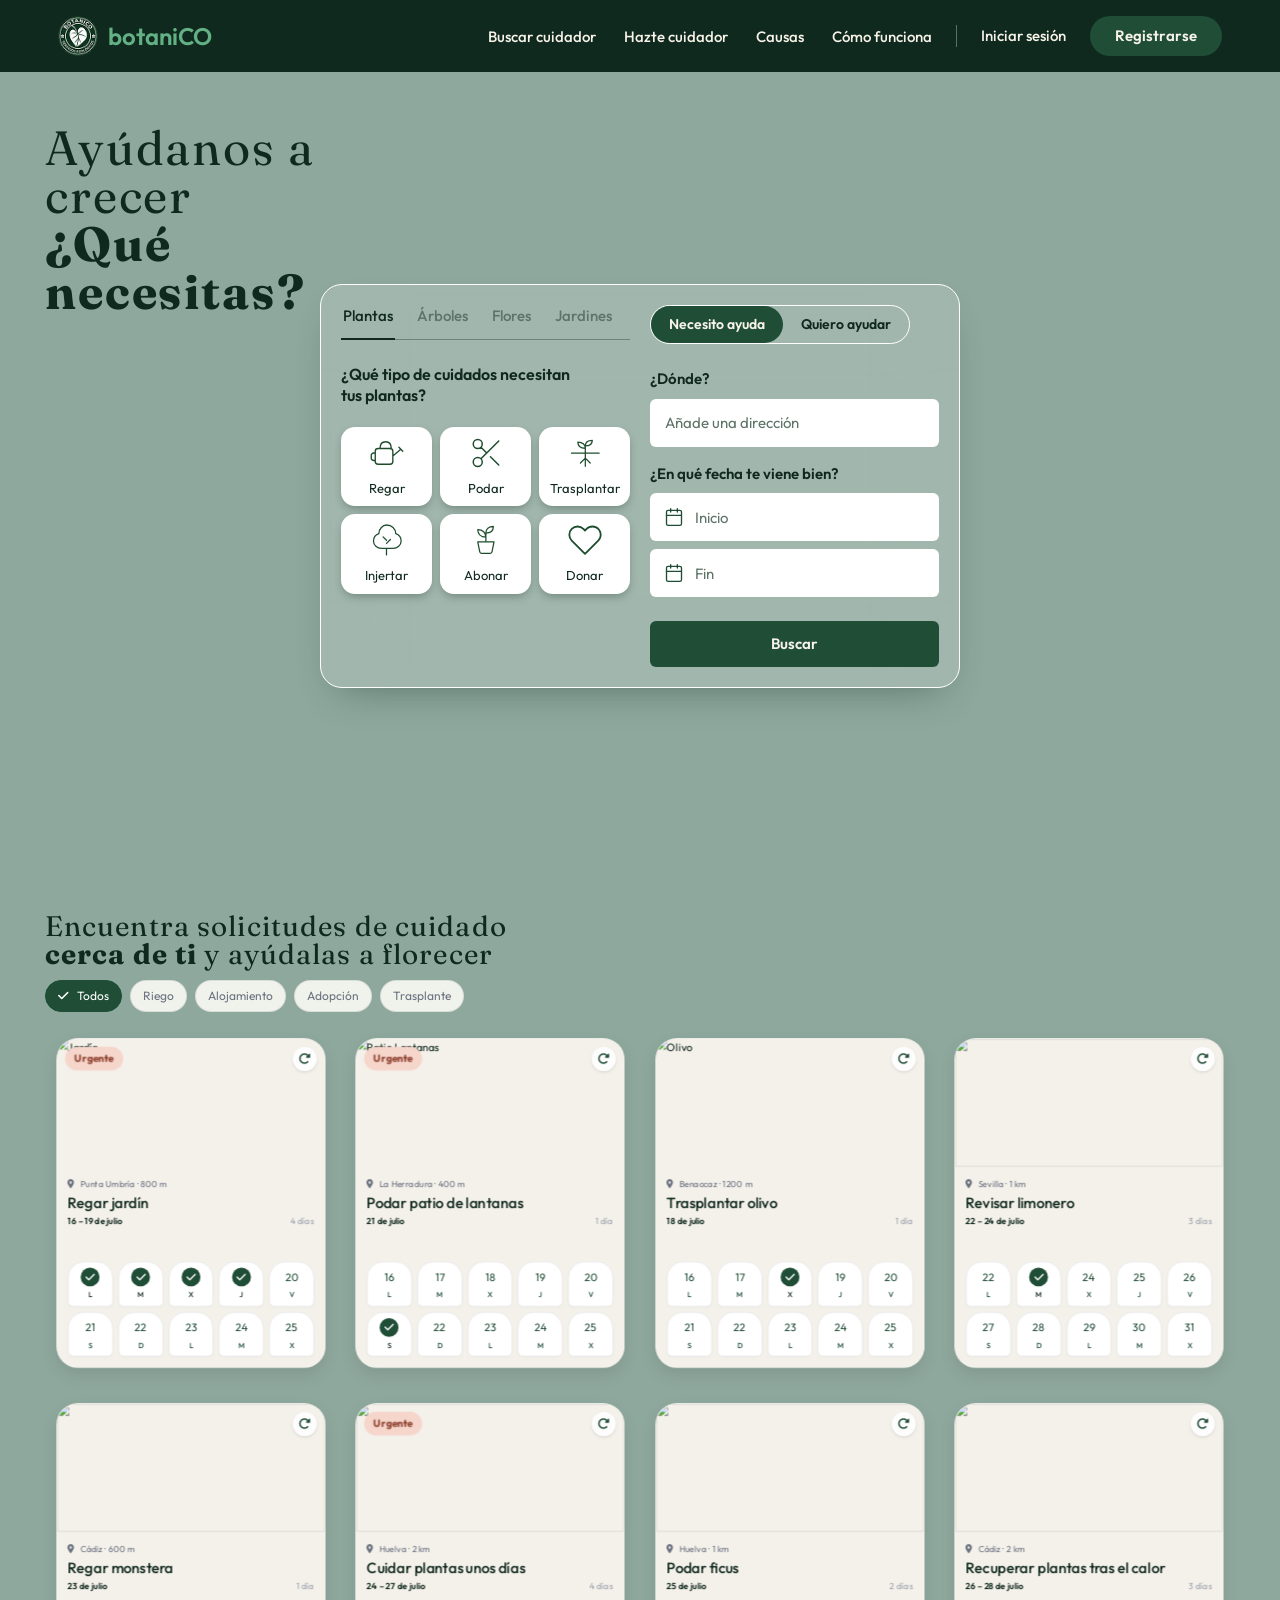
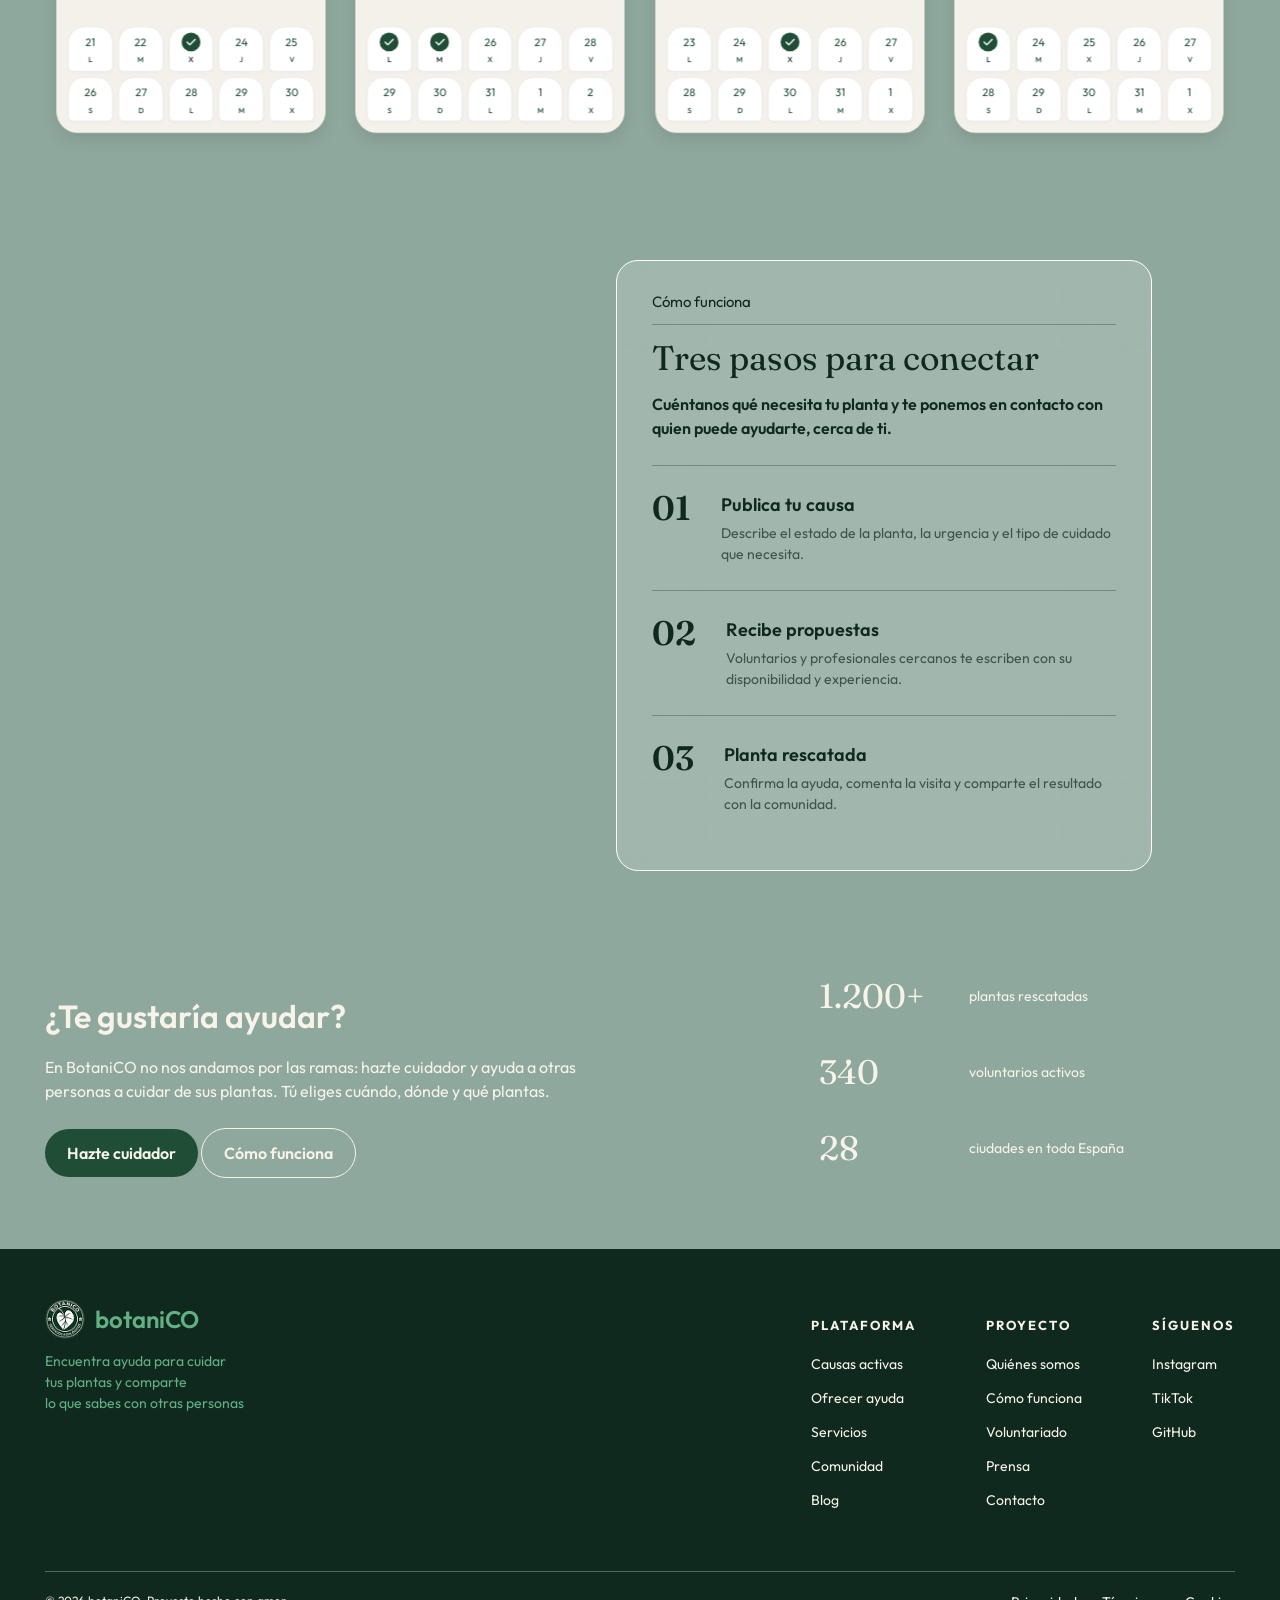
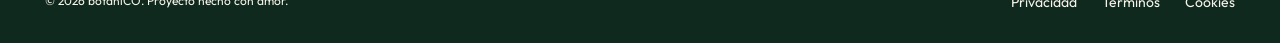
==== commit 16f3a7d0: "content: refine website copy and tone" ====
--- a/index.html
+++ b/index.html
@@ -62,7 +62,7 @@
                             <li>
                                 <button class="care__btn" type="button" aria-pressed="false">
                                     <img class="care__icon" src="assets/icons/transplantar.svg" alt="" aria-hidden="true">
-                                    <span>Transplantar</span>
+                                    <span>Trasplantar</span>
                                 </button>
                             </li>
                             <li>
@@ -121,7 +121,10 @@
         <section class="cards">
             <div class="cards__container">
                 <header class="cards__header">
-                    <h2 class="cards__section-title"><strong class="cards__section-title-highlight">Plantas</strong> que necesitan<br>ayuda ahora mismo</h2>
+                    <h2 class="cards__section-title">
+                        <span class="cards__section-title-line">Encuentra solicitudes de cuidado</span>
+                        <span class="cards__section-title-line"><strong>cerca de ti</strong> y ayúdalas a florecer</span>
+                    </h2>
                     <div class="cards__filters">
                         <button class="cards__filter cards__filter--active"><i class="fa-solid fa-check"></i> Todos</button>
                         <button class="cards__filter">Riego</button>
@@ -343,7 +346,7 @@
                                 </div>
                                 <div class="cards__content">
                                     <p class="cards__location"><i class="fa-solid fa-location-dot"></i> Benaocaz · 1200 m</p>
-                                    <h3 class="cards__card-title">Transplantar olivo</h3>
+                                    <h3 class="cards__card-title">Trasplantar olivo</h3>
                                     <div class="cards__date-row">
                                         <span class="cards__date">18 de julio</span>
                                         <span class="cards__days-left">1 día</span>
@@ -403,7 +406,7 @@
                                 <ul class="cards__specs">
                                     <li class="cards__spec">
                                         <span class="cards__spec-label"><i class="fa-regular fa-heart"></i> Cuidado</span>
-                                        <span class="cards__spec-value">Transplantar</span>
+                                        <span class="cards__spec-value">Trasplantar</span>
                                     </li>
                                     <li class="cards__spec">
                                         <span class="cards__spec-label"><i class="fa-solid fa-sun"></i> Luz</span>
@@ -799,7 +802,7 @@
                     <span class="steps__number">01</span>
                     <div class="steps__item-content">
                         <h3 class="steps__item-title">Publica tu causa</h3>
-                        <p class="steps__item-description">Describe el estado de la planta, lo urgente y el tipo de cuidado que necesita. Solo lleva 2 minutos.</p>
+                        <p class="steps__item-description">Describe el estado de la planta, la urgencia y el tipo de cuidado que necesita.</p>
                     </div>
                 </div>
 
@@ -852,8 +855,11 @@
                     <img class="footer__logo-image" src="assets/logo.png" alt="Logo botaniCO">
                     <span>botaniCO</span>
                 </a>
-                <p class="footer__description">La plataforma que conecta personas con causas vegetales urgentes. Porque cada planta merece una segunda oportunidad.</p>
-                <p class="footer__place">Proyecto andaluz, hecho en España</p>
+                <p class="footer__description">
+                    <span class="footer__description-line">Encuentra ayuda para cuidar</span>
+                    <span class="footer__description-line">tus plantas y comparte</span>
+                    <span class="footer__description-line">lo que sabes con otras personas</span>
+                </p>
             </div>
 
             <div class="footer__column">
--- a/styles.css
+++ b/styles.css
@@ -471,6 +471,9 @@
 .cards__section-title-highlight {
   font-weight: 700;
 }
+.cards__section-title-line {
+  display: block;
+}
 .cards__filters {
   display: flex;
   flex-wrap: wrap;
@@ -985,9 +988,8 @@
   font-size: 0.875rem;
   color: var(--color-logo);
 }
-.footer__place {
-  font-size: 0.75rem !important;
-  opacity: 0.7;
+.footer__description-line {
+  display: block;
 }
 .footer__column-title {
   margin-bottom: 0.9375rem;
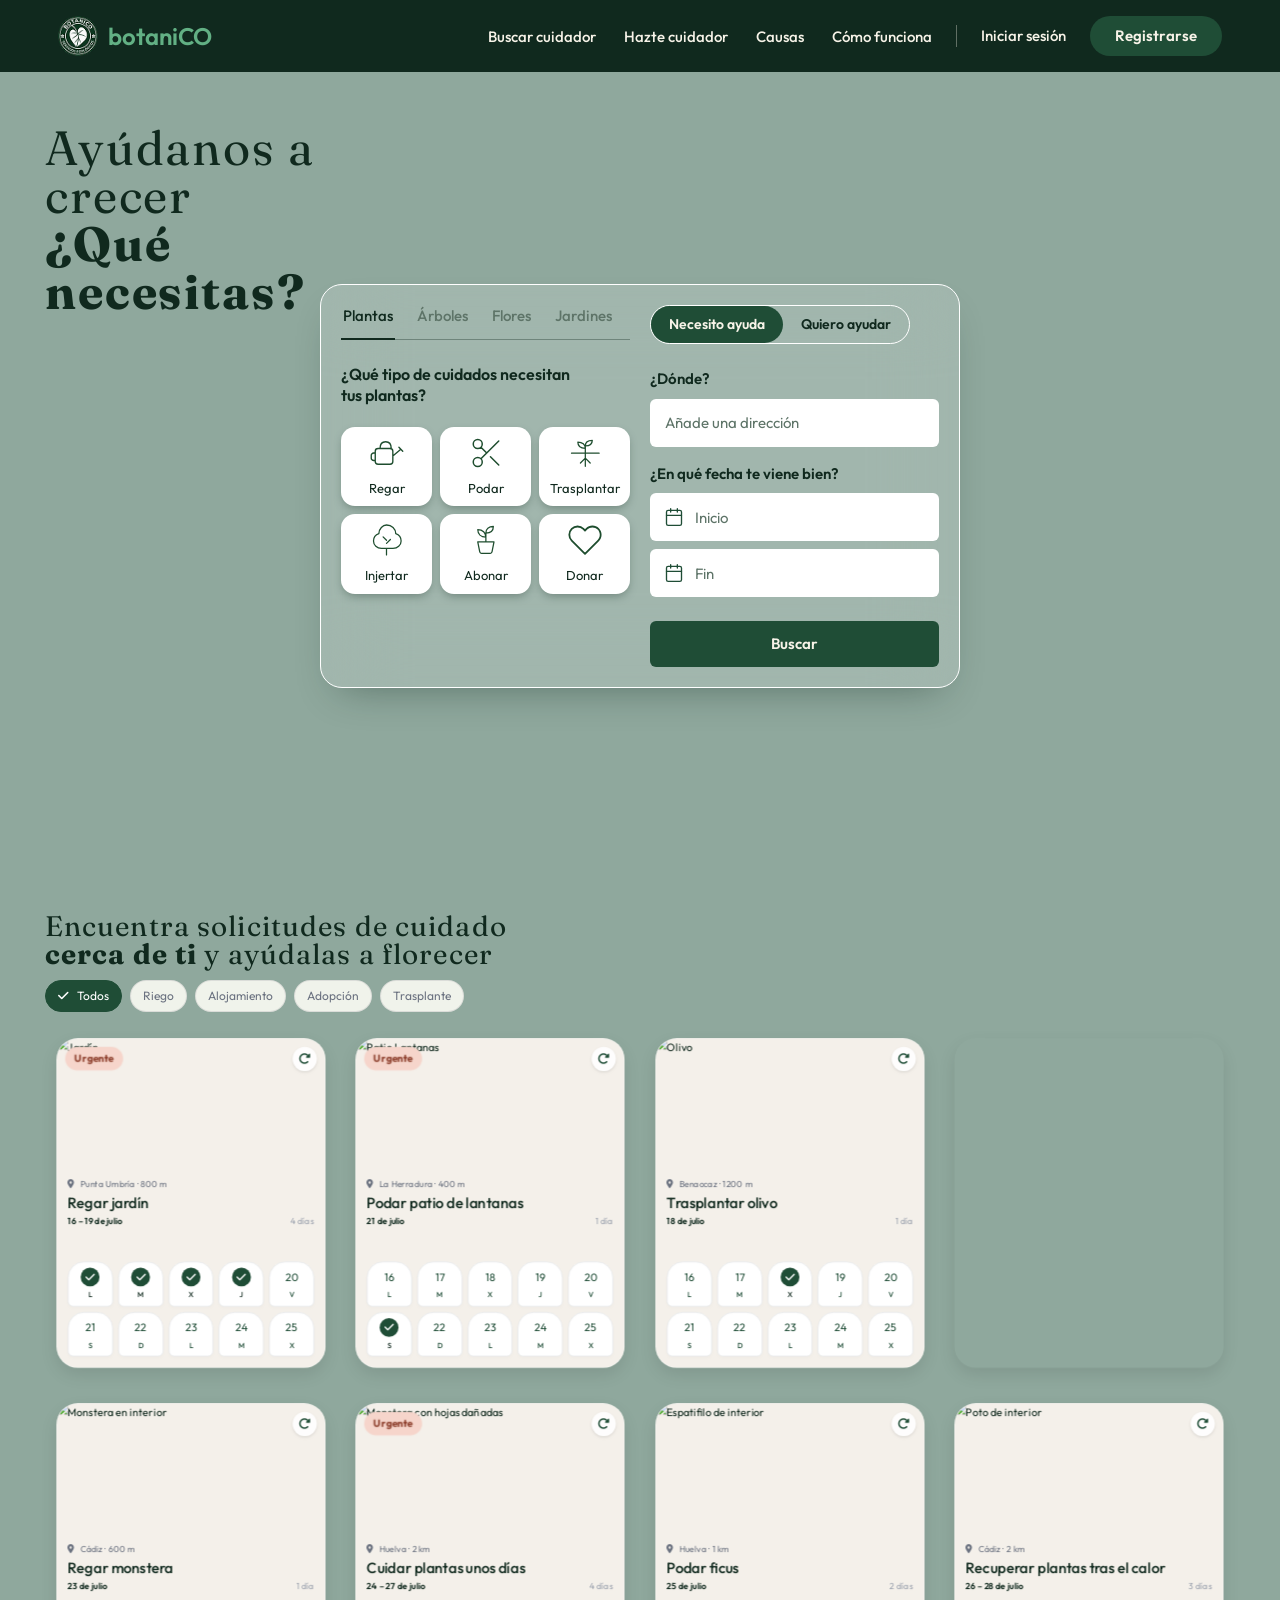
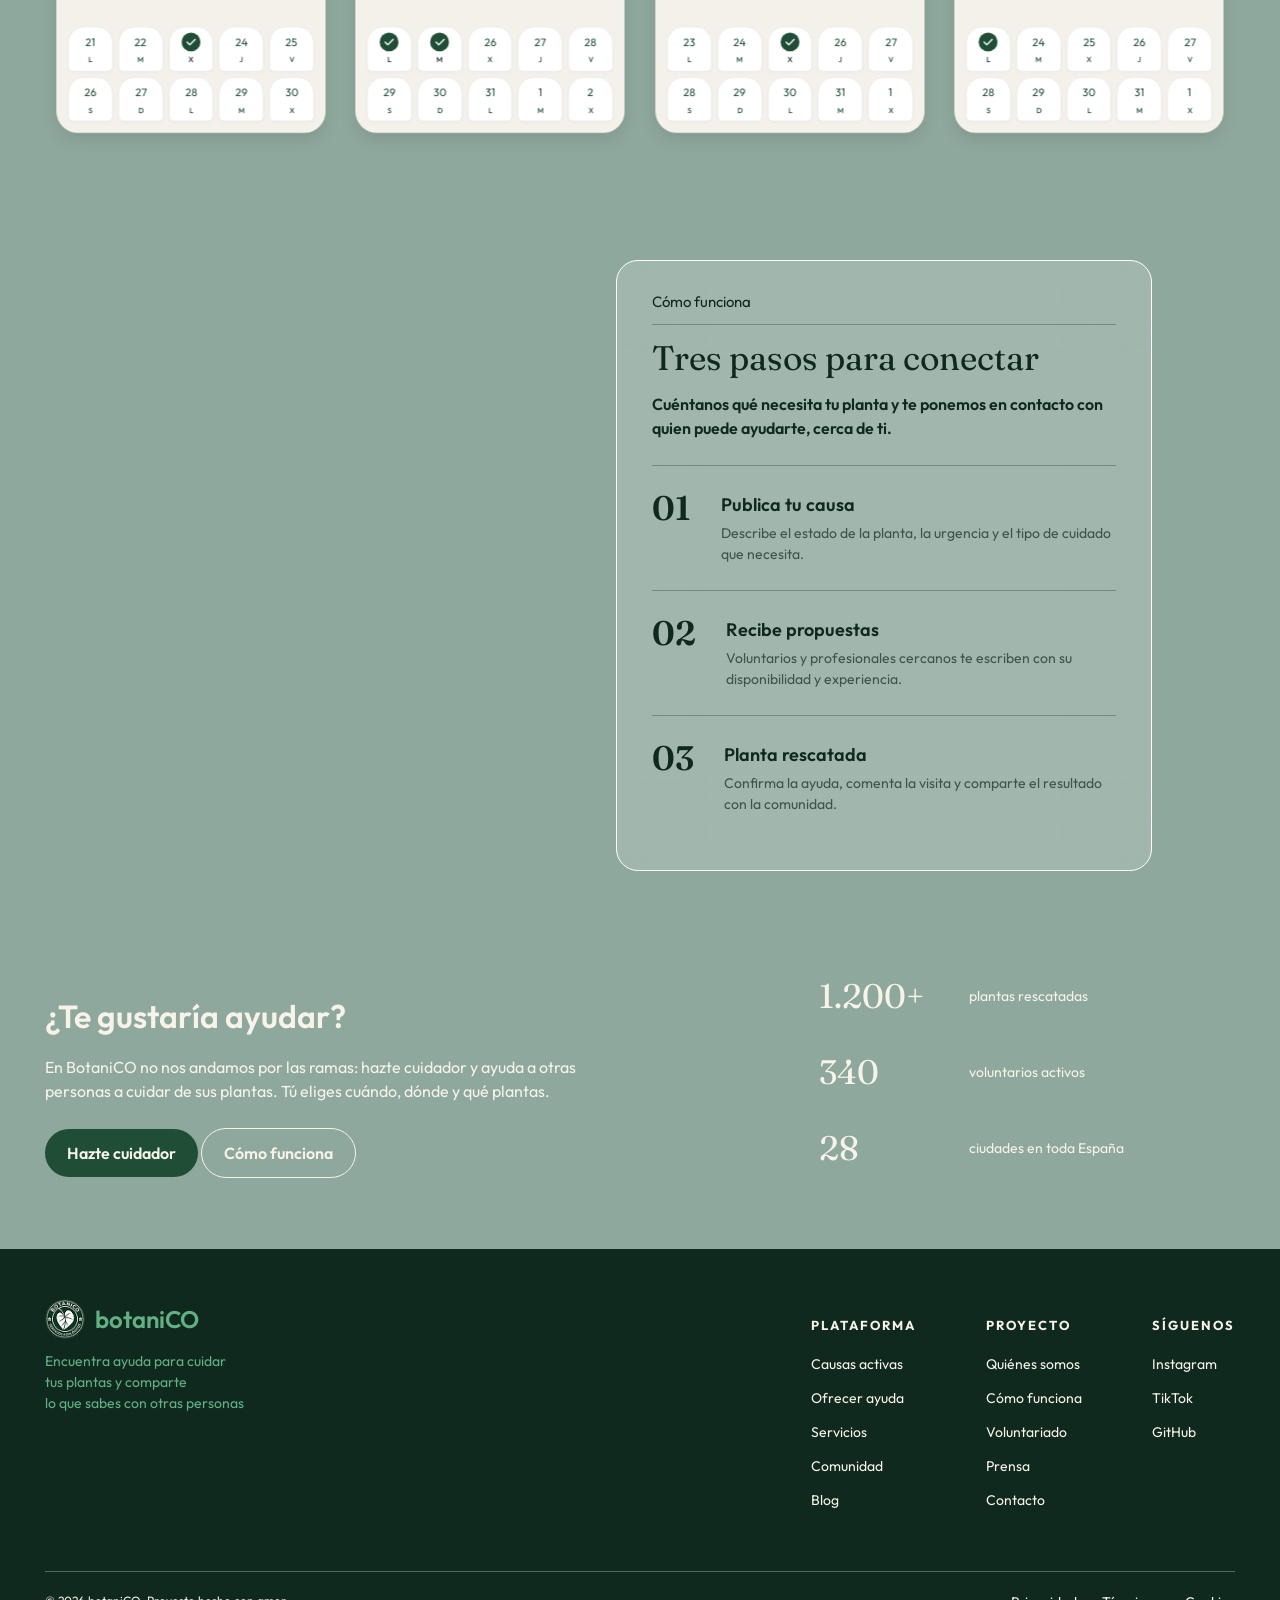
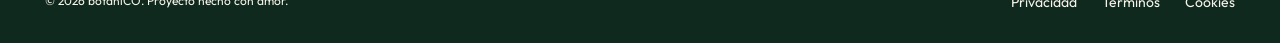
==== commit 63f3c0be: "refactor: improve card semantics and accessibility - Use article elements for care requests - Add al" ====
--- a/index.html
+++ b/index.html
@@ -134,7 +134,7 @@
                     </div>
                 </header>
                 <div class="cards__grid">
-                    <div class="cards__card">
+                    <article class="cards__card">
                         <div class="cards__card-inner">
                             <div class="cards__card-front">
                                 <div class="cards__image">
@@ -234,8 +234,8 @@
                                 </div>
                             </div>
                         </div>
-                    </div>
-                    <div class="cards__card">
+                    </article>
+                    <article class="cards__card">
                         <div class="cards__card-inner">
                             <div class="cards__card-front">
                                 <div class="cards__image">
@@ -334,8 +334,8 @@
                                 </div>
                             </div>
                         </div>
-                    </div>
-                    <div class="cards__card">
+                    </article>
+                    <article class="cards__card">
                         <div class="cards__card-inner">
                             <div class="cards__card-front">
                                 <div class="cards__image">
@@ -434,12 +434,12 @@
                                 </div>
                             </div>
                         </div>
-                    </div>
-                                <div class="cards__card">
+                    </article>
+                                <article class="cards__card">
                                     <div class="cards__card-inner">
                                         <div class="cards__card-front">
                                             <div class="cards__image">
-                                                <img class="cards__image-photo" src="https://res.cloudinary.com/da9tytxsu/image/upload/v1791482421/limonero-joven_jfwcmp.png">
+                                                <img class="cards__image-photo" src="https://res.cloudinary.com/da9tytxsu/image/upload/v1791482421/limonero-joven_jfwcmp.png" alt="Limonero con hojas amarillentas">
                                                 <button class="cards__flip" type="button" aria-label="Girar tarjeta" onclick="toggleFlip(this)">
                                                     <i class="fa-solid fa-rotate-right"></i>
                                                 </button>
@@ -504,12 +504,12 @@
                                             </div>
                                         </div>
                                     </div>
-                                </div>
-                                <div class="cards__card">
+                                </article>
+                                <article class="cards__card">
                                     <div class="cards__card-inner">
                                         <div class="cards__card-front">
                                             <div class="cards__image">
-                                                <img class="cards__image-photo" src="https://res.cloudinary.com/da9tytxsu/image/upload/v1791482421/monstera_zmnyls.png">
+                                                <img class="cards__image-photo" src="https://res.cloudinary.com/da9tytxsu/image/upload/v1791482421/monstera_zmnyls.png" alt="Monstera en interior">
                                                 <button class="cards__flip" type="button" aria-label="Girar tarjeta" onclick="toggleFlip(this)">
                                                     <i class="fa-solid fa-rotate-right"></i>
                                                 </button>
@@ -574,12 +574,12 @@
                                             </div>
                                         </div>
                                     </div>
-                                </div>
-                                <div class="cards__card">
+                                </article>
+                                <article class="cards__card">
                                     <div class="cards__card-inner">
                                         <div class="cards__card-front">
                                             <div class="cards__image">
-                                                <img class="cards__image-photo" src="https://res.cloudinary.com/da9tytxsu/image/upload/v1791482421/monstera-da%C3%B1ada_bx1idq.png">
+                                                <img class="cards__image-photo" src="https://res.cloudinary.com/da9tytxsu/image/upload/v1791482421/monstera-da%C3%B1ada_bx1idq.png" alt="Monstera con hojas dañadas">
                                                 <span class="cards__badge">Urgente</span>
                                                 <button class="cards__flip" type="button" aria-label="Girar tarjeta" onclick="toggleFlip(this)">
                                                     <i class="fa-solid fa-rotate-right"></i>
@@ -646,12 +646,12 @@
                                             </div>
                                         </div>
                                     </div>
-                                </div>
-                            <div class="cards__card">
+                                </article>
+                            <article class="cards__card">
     <div class="cards__card-inner">
         <div class="cards__card-front">
             <div class="cards__image">
-                <img class="cards__image-photo" src="https://res.cloudinary.com/da9tytxsu/image/upload/v1791482421/espatifilo_h1sgok.png">
+                <img class="cards__image-photo" src="https://res.cloudinary.com/da9tytxsu/image/upload/v1791482421/espatifilo_h1sgok.png" alt="Espatifilo de interior">
                 <button class="cards__flip" type="button" aria-label="Girar tarjeta" onclick="toggleFlip(this)">
                 <i class="fa-solid fa-rotate-right"></i>
                 </button>
@@ -716,12 +716,12 @@
             </div>
         </div>
     </div>
-</div>
-<div class="cards__card">
+</article>
+<article class="cards__card">
     <div class="cards__card-inner">
         <div class="cards__card-front">
             <div class="cards__image">
-                <img class="cards__image-photo" src="https://res.cloudinary.com/da9tytxsu/image/upload/v1791482421/potos_ibzhhn.png">
+                <img class="cards__image-photo" src="https://res.cloudinary.com/da9tytxsu/image/upload/v1791482421/potos_ibzhhn.png" alt="Poto de interior">
                 <button class="cards__flip" type="button" aria-label="Girar tarjeta" onclick="toggleFlip(this)">
                 <i class="fa-solid fa-rotate-right"></i>
                 </button>
@@ -785,7 +785,7 @@
                 </div>
             </div>
         </div>
-    </div>
+    </article>
 </div>
                 </div>
 
--- a/styles.css
+++ b/styles.css
@@ -468,9 +468,6 @@
   color: var(--color-forest);
   line-height: 1.0;
 }
-.cards__section-title-highlight {
-  font-weight: 700;
-}
 .cards__section-title-line {
   display: block;
 }
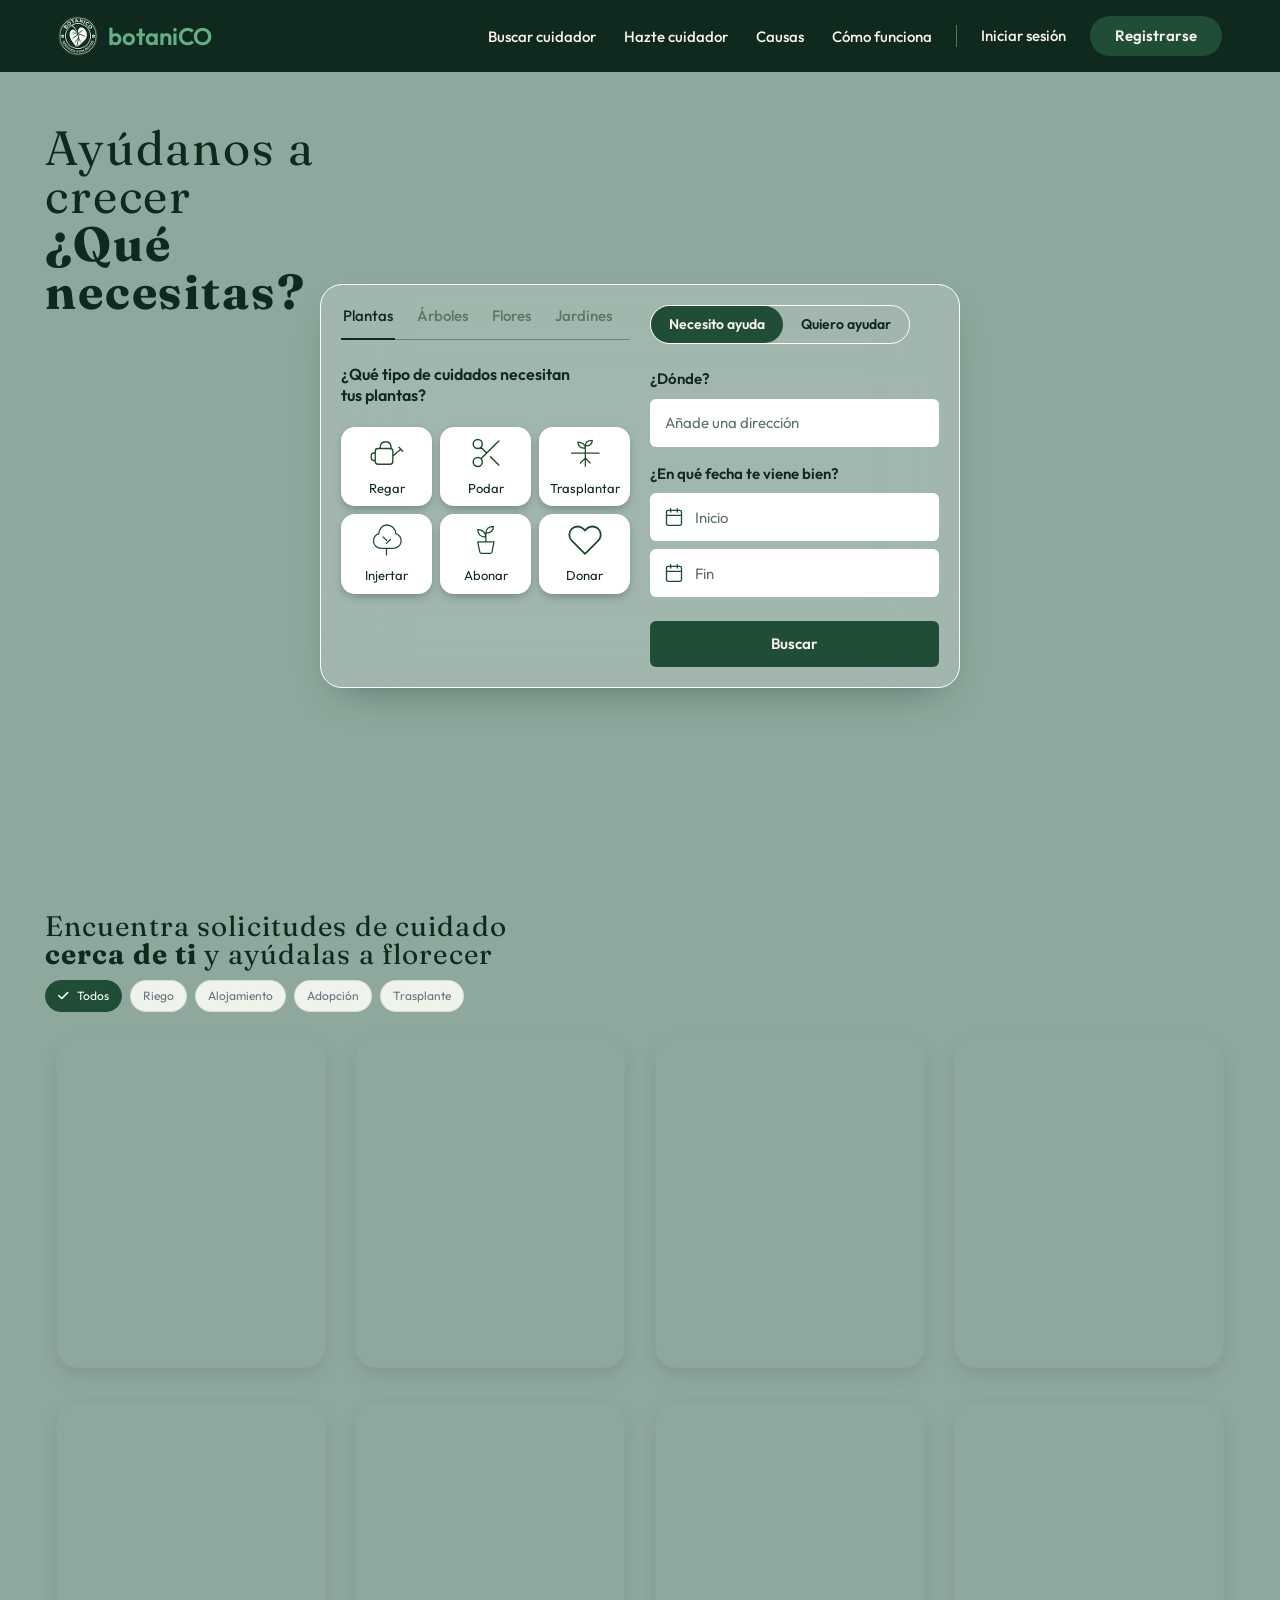
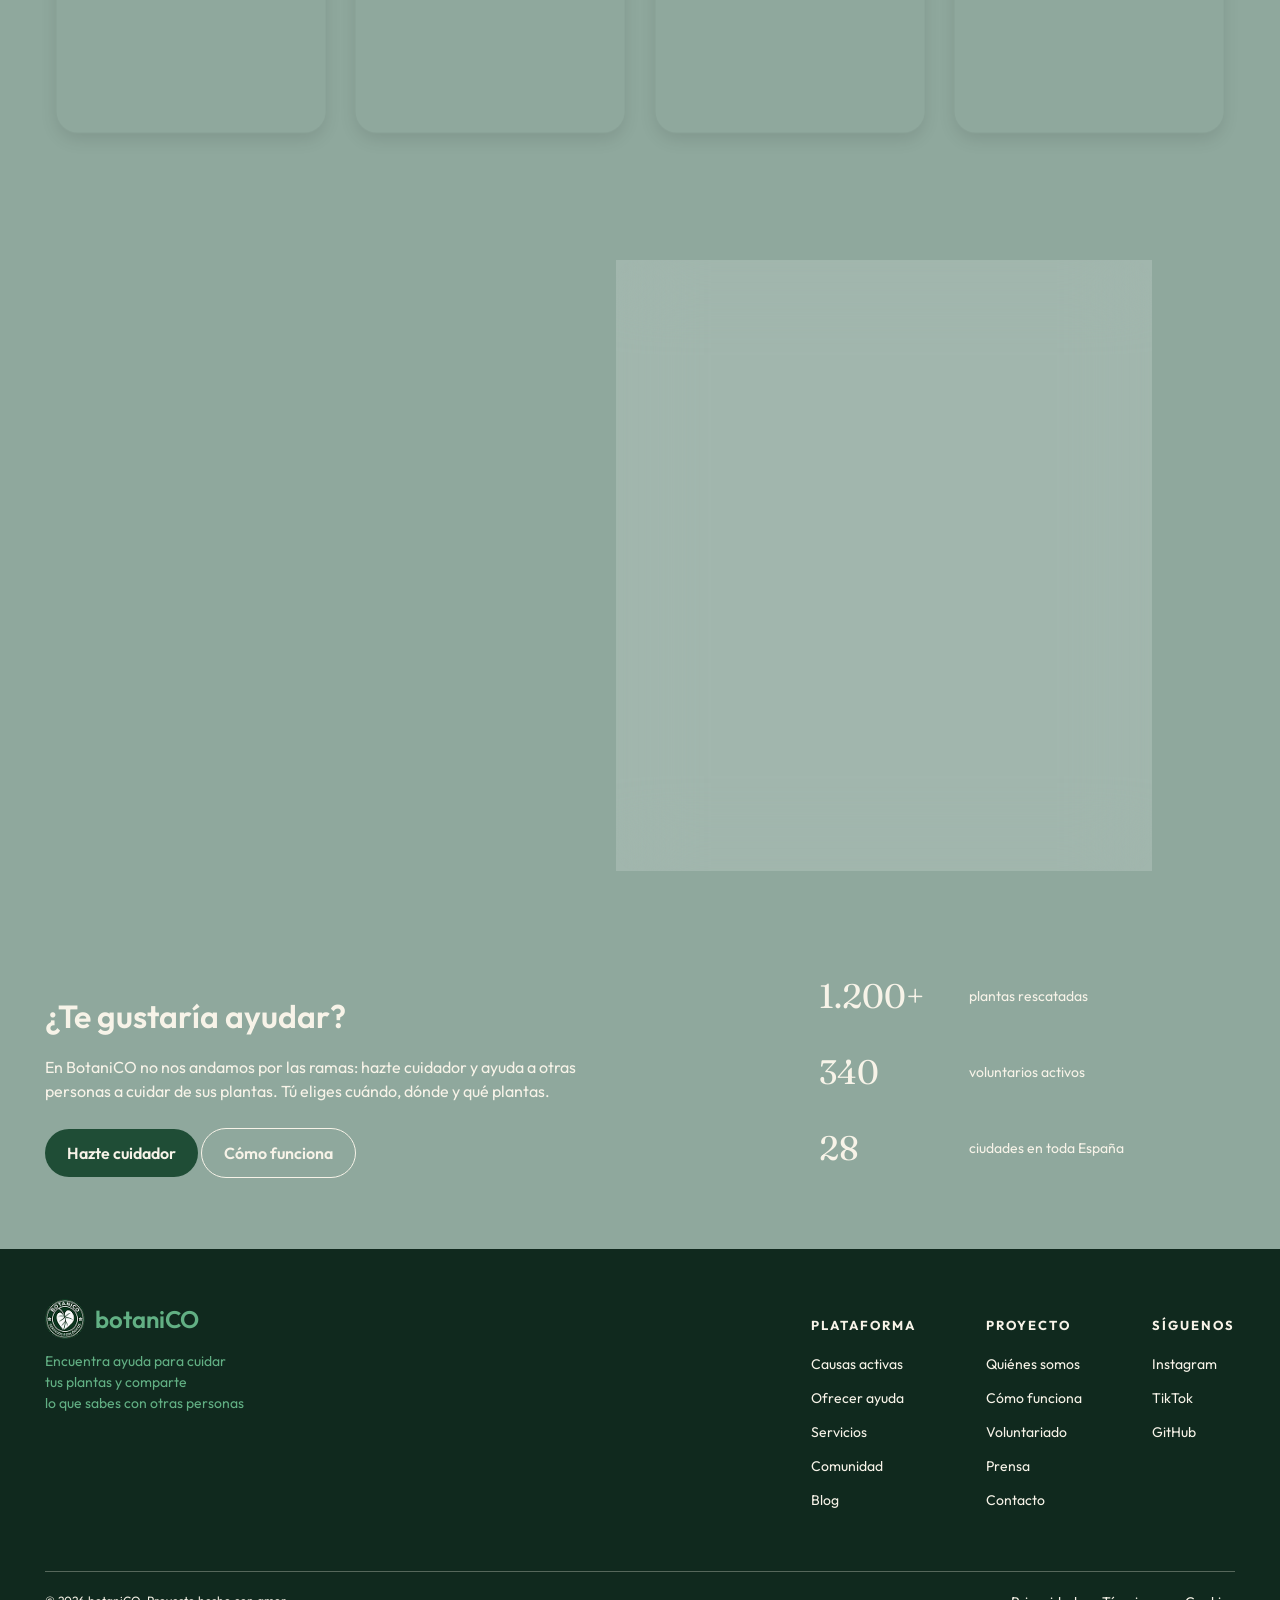
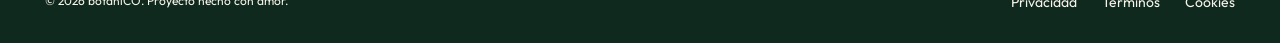
==== commit f2c45ebc: "fix(html): correct indentation and card closing tags" ====
--- a/index.html
+++ b/index.html
@@ -117,6 +117,10 @@
                     </div>
                 </form>
             </div>
+
+
+            <!-- CARDS SECTION -->
+
         </section>
         <section class="cards">
             <div class="cards__container">
@@ -435,363 +439,364 @@
                             </div>
                         </div>
                     </article>
-                                <article class="cards__card">
-                                    <div class="cards__card-inner">
-                                        <div class="cards__card-front">
-                                            <div class="cards__image">
-                                                <img class="cards__image-photo" src="https://res.cloudinary.com/da9tytxsu/image/upload/v1791482421/limonero-joven_jfwcmp.png" alt="Limonero con hojas amarillentas">
-                                                <button class="cards__flip" type="button" aria-label="Girar tarjeta" onclick="toggleFlip(this)">
-                                                    <i class="fa-solid fa-rotate-right"></i>
-                                                </button>
-                                            </div>
-                                            <div class="cards__content">
-                                                <p class="cards__location"><i class="fa-solid fa-location-dot"></i> Sevilla · 1 km</p>
-                                                <h3 class="cards__card-title">Revisar limonero</h3>
-                                                <div class="cards__date-row">
-                                                    <span class="cards__date">22 – 24 de julio</span>
-                                                    <span class="cards__days-left">3 días</span>
-                                                </div>
-                                                <div class="cards__calendar">
-                                                    <div class="cards__day cards__day--unchecked"><div class="cards__calendar-date">22</div><span class="cards__day-label">L</span></div>
-                                                    <div class="cards__day cards__day--checked"><div class="cards__calendar-date"><i class="fa-solid fa-check"></i></div><span class="cards__day-label">M</span></div>
-                                                    <div class="cards__day cards__day--unchecked"><div class="cards__calendar-date">24</div><span class="cards__day-label">X</span></div>
-                                                    <div class="cards__day cards__day--unchecked"><div class="cards__calendar-date">25</div><span class="cards__day-label">J</span></div>
-                                                    <div class="cards__day cards__day--unchecked"><div class="cards__calendar-date">26</div><span class="cards__day-label">V</span></div>
-                                                    <div class="cards__day cards__day--unchecked"><div class="cards__calendar-date">27</div><span class="cards__day-label">S</span></div>
-                                                    <div class="cards__day cards__day--unchecked"><div class="cards__calendar-date">28</div><span class="cards__day-label">D</span></div>
-                                                    <div class="cards__day cards__day--unchecked"><div class="cards__calendar-date">29</div><span class="cards__day-label">L</span></div>
-                                                    <div class="cards__day cards__day--unchecked"><div class="cards__calendar-date">30</div><span class="cards__day-label">M</span></div>
-                                                    <div class="cards__day cards__day--unchecked"><div class="cards__calendar-date">31</div><span class="cards__day-label">X</span></div>
-                                                </div>
-                                            </div>
-                                        </div>
-                                        <div class="cards__card-back">
-                                            <div class="cards__back-header">
-                                                <h3 class="cards__back-title">Limonero con hojas amarillas</h3>
-                                                <button class="cards__flip cards__flip--back" type="button" aria-label="Girar tarjeta" onclick="toggleFlip(this)">
-                                                    <i class="fa-solid fa-rotate-left"></i>
-                                                </button>
-                                            </div>
-                                            <p class="cards__description">Tengo un limonero joven en una maceta grande de la terraza. Desde hace unas semanas algunas hojas amarillean y tienen pequeños puntos; busco a alguien que revise el riego, el drenaje y si puede haber una plaga, y me aconseje cómo recuperarlo.</p>
-                                            <ul class="cards__specs">
-                                                <li class="cards__spec">
-                                                    <span class="cards__spec-label"><i class="fa-regular fa-heart"></i> Cuidado</span>
-                                                    <span class="cards__spec-value">Revisión de hojas</span>
-                                                </li>
-                                                <li class="cards__spec">
-                                                    <span class="cards__spec-label"><i class="fa-solid fa-sun"></i> Luz</span>
-                                                    <span class="cards__spec-value">Sol directo</span>
-                                                </li>
-                                                <li class="cards__spec">
-                                                    <span class="cards__spec-label"><i class="fa-solid fa-leaf"></i> Dificultad</span>
-                                                    <span class="cards__difficulty"><i class="fa-solid fa-leaf cards__difficulty-icon cards__difficulty-icon--active"></i> <i class="fa-solid fa-leaf cards__difficulty-icon cards__difficulty-icon--active"></i> <i class="fa-solid fa-leaf cards__difficulty-icon"></i></span>
-                                                </li>
-                                            </ul>
-                                            <div class="cards__experience cards__experience--required">Se valora experiencia</div>
-                                            <div class="cards__profile">
-                                                <div class="cards__avatar">LM</div>
-                                                <div class="cards__user-info">
-                                                    <p class="cards__user-name">Lucía Martín <i class="fa-solid fa-shield-halved cards__user-badge"></i></p>
-                                                    <p class="cards__user-since">Cuidadora desde 2025</p>
-                                                </div>
-                                            </div>
-                                            <div class="cards__card-footer">
-                                                <p class="cards__disclaimer">Zona aproximada. La dirección exacta se comparte al confirmar.</p>
-                                                <div class="cards__actions">
-                                                    <button class="cards__contact" type="button">Contactar</button>
-                                                    <button class="cards__favorite" type="button" aria-label="Añadir a favoritos"><i class="fa-regular fa-heart"></i></button>
-                                                </div>
-                                            </div>
-                                        </div>
-                                    </div>
-                                </article>
-                                <article class="cards__card">
-                                    <div class="cards__card-inner">
-                                        <div class="cards__card-front">
-                                            <div class="cards__image">
-                                                <img class="cards__image-photo" src="https://res.cloudinary.com/da9tytxsu/image/upload/v1791482421/monstera_zmnyls.png" alt="Monstera en interior">
-                                                <button class="cards__flip" type="button" aria-label="Girar tarjeta" onclick="toggleFlip(this)">
-                                                    <i class="fa-solid fa-rotate-right"></i>
-                                                </button>
-                                            </div>
-                                            <div class="cards__content">
-                                                <p class="cards__location"><i class="fa-solid fa-location-dot"></i> Cádiz · 600 m</p>
-                                                <h3 class="cards__card-title">Regar monstera</h3>
-                                                <div class="cards__date-row">
-                                                    <span class="cards__date">23 de julio</span>
-                                                    <span class="cards__days-left">1 día</span>
-                                                </div>
-                                                <div class="cards__calendar">
-                                                    <div class="cards__day cards__day--unchecked"><div class="cards__calendar-date">21</div><span class="cards__day-label">L</span></div>
-                                                    <div class="cards__day cards__day--unchecked"><div class="cards__calendar-date">22</div><span class="cards__day-label">M</span></div>
-                                                    <div class="cards__day cards__day--checked"><div class="cards__calendar-date"><i class="fa-solid fa-check"></i></div><span class="cards__day-label">X</span></div>
-                                                    <div class="cards__day cards__day--unchecked"><div class="cards__calendar-date">24</div><span class="cards__day-label">J</span></div>
-                                                    <div class="cards__day cards__day--unchecked"><div class="cards__calendar-date">25</div><span class="cards__day-label">V</span></div>
-                                                    <div class="cards__day cards__day--unchecked"><div class="cards__calendar-date">26</div><span class="cards__day-label">S</span></div>
-                                                    <div class="cards__day cards__day--unchecked"><div class="cards__calendar-date">27</div><span class="cards__day-label">D</span></div>
-                                                    <div class="cards__day cards__day--unchecked"><div class="cards__calendar-date">28</div><span class="cards__day-label">L</span></div>
-                                                    <div class="cards__day cards__day--unchecked"><div class="cards__calendar-date">29</div><span class="cards__day-label">M</span></div>
-                                                    <div class="cards__day cards__day--unchecked"><div class="cards__calendar-date">30</div><span class="cards__day-label">X</span></div>
-                                                </div>
-                                            </div>
-                                        </div>
-                                        <div class="cards__card-back">
-                                            <div class="cards__back-header">
-                                                <h3 class="cards__back-title">Monstera durante mi viaje</h3>
-                                                <button class="cards__flip cards__flip--back" type="button" aria-label="Girar tarjeta" onclick="toggleFlip(this)">
-                                                    <i class="fa-solid fa-rotate-left"></i>
-                                                </button>
-                                            </div>
-                                            <p class="cards__description">Me voy unos días y necesito que revisen mi monstera, que está junto a una ventana luminosa sin sol directo. Conviene comprobar que la capa superior del sustrato esté seca antes de regar, dejar escurrir el exceso de agua y evitar que quede agua en el plato.</p>
-                                            <ul class="cards__specs">
-                                                <li class="cards__spec">
-                                                    <span class="cards__spec-label"><i class="fa-regular fa-heart"></i> Cuidado</span>
-                                                    <span class="cards__spec-value">Riego</span>
-                                                </li>
-                                                <li class="cards__spec">
-                                                    <span class="cards__spec-label"><i class="fa-solid fa-sun"></i> Luz</span>
-                                                    <span class="cards__spec-value">Luz indirecta</span>
-                                                </li>
-                                                <li class="cards__spec">
-                                                    <span class="cards__spec-label"><i class="fa-solid fa-leaf"></i> Dificultad</span>
-                                                    <span class="cards__difficulty"><i class="fa-solid fa-leaf cards__difficulty-icon cards__difficulty-icon--active"></i> <i class="fa-solid fa-leaf cards__difficulty-icon"></i> <i class="fa-solid fa-leaf cards__difficulty-icon"></i></span>
-                                                </li>
-                                            </ul>
-                                            <div class="cards__experience cards__experience--none">No hace falta experiencia</div>
-                                            <div class="cards__profile">
-                                                <div class="cards__avatar">AC</div>
-                                                <div class="cards__user-info">
-                                                    <p class="cards__user-name">Ana Cruz <i class="fa-solid fa-shield-halved cards__user-badge"></i></p>
-                                                    <p class="cards__user-since">Cuidadora desde 2024</p>
-                                                </div>
-                                            </div>
-                                            <div class="cards__card-footer">
-                                                <p class="cards__disclaimer">Zona aproximada. La dirección exacta se comparte al confirmar.</p>
-                                                <div class="cards__actions">
-                                                    <button class="cards__contact" type="button">Contactar</button>
-                                                    <button class="cards__favorite" type="button" aria-label="Añadir a favoritos"><i class="fa-regular fa-heart"></i></button>
-                                                </div>
-                                            </div>
-                                        </div>
-                                    </div>
-                                </article>
-                                <article class="cards__card">
-                                    <div class="cards__card-inner">
-                                        <div class="cards__card-front">
-                                            <div class="cards__image">
-                                                <img class="cards__image-photo" src="https://res.cloudinary.com/da9tytxsu/image/upload/v1791482421/monstera-da%C3%B1ada_bx1idq.png" alt="Monstera con hojas dañadas">
-                                                <span class="cards__badge">Urgente</span>
-                                                <button class="cards__flip" type="button" aria-label="Girar tarjeta" onclick="toggleFlip(this)">
-                                                    <i class="fa-solid fa-rotate-right"></i>
-                                                </button>
-                                            </div>
-                                            <div class="cards__content">
-                                                <p class="cards__location"><i class="fa-solid fa-location-dot"></i> Huelva · 2 km</p>
-                                                <h3 class="cards__card-title">Cuidar plantas unos días</h3>
-                                                <div class="cards__date-row">
-                                                    <span class="cards__date">24 – 27 de julio</span>
-                                                    <span class="cards__days-left">4 días</span>
-                                                </div>
-                                                <div class="cards__calendar">
-                                                    <div class="cards__day cards__day--checked"><div class="cards__calendar-date"><i class="fa-solid fa-check"></i></div><span class="cards__day-label">L</span></div>
-                                                    <div class="cards__day cards__day--checked"><div class="cards__calendar-date"><i class="fa-solid fa-check"></i></div><span class="cards__day-label">M</span></div>
-                                                    <div class="cards__day cards__day--unchecked"><div class="cards__calendar-date">26</div><span class="cards__day-label">X</span></div>
-                                                    <div class="cards__day cards__day--unchecked"><div class="cards__calendar-date">27</div><span class="cards__day-label">J</span></div>
-                                                    <div class="cards__day cards__day--unchecked"><div class="cards__calendar-date">28</div><span class="cards__day-label">V</span></div>
-                                                    <div class="cards__day cards__day--unchecked"><div class="cards__calendar-date">29</div><span class="cards__day-label">S</span></div>
-                                                    <div class="cards__day cards__day--unchecked"><div class="cards__calendar-date">30</div><span class="cards__day-label">D</span></div>
-                                                    <div class="cards__day cards__day--unchecked"><div class="cards__calendar-date">31</div><span class="cards__day-label">L</span></div>
-                                                    <div class="cards__day cards__day--unchecked"><div class="cards__calendar-date">1</div><span class="cards__day-label">M</span></div>
-                                                    <div class="cards__day cards__day--unchecked"><div class="cards__calendar-date">2</div><span class="cards__day-label">X</span></div>
-                                                </div>
-                                            </div>
-
-                                        </div>
-                                        <div class="cards__card-back">
-                                            <div class="cards__back-header">
-                                                <h3 class="cards__back-title">Cuidados antes de un viaje</h3>
-                                                <button class="cards__flip cards__flip--back" type="button" aria-label="Girar tarjeta" onclick="toggleFlip(this)">
-                                                    <i class="fa-solid fa-rotate-left"></i>
-                                                </button>
-                                            </div>
-                                            <p class="cards__description">Estaré fuera cuatro días y necesito ayuda con una monstera, dos potos y un espatifilo. Busco a alguien que compruebe la humedad de cada maceta, riegue solo las que lo necesiten y deje las plantas en sus lugares habituales, con luz indirecta.</p>
-                                            <ul class="cards__specs">
-                                                <li class="cards__spec">
-                                                    <span class="cards__spec-label"><i class="fa-regular fa-heart"></i> Cuidado</span>
-                                                    <span class="cards__spec-value">Riego y revisión</span>
-                                                </li>
-                                                <li class="cards__spec">
-                                                    <span class="cards__spec-label"><i class="fa-solid fa-sun"></i> Luz</span>
-                                                    <span class="cards__spec-value">Luz indirecta</span>
-                                                </li>
-                                                <li class="cards__spec">
-                                                    <span class="cards__spec-label"><i class="fa-solid fa-leaf"></i> Dificultad</span>
-                                                    <span class="cards__difficulty"><i class="fa-solid fa-leaf cards__difficulty-icon cards__difficulty-icon--active"></i> <i class="fa-solid fa-leaf cards__difficulty-icon cards__difficulty-icon--active"></i> <i class="fa-solid fa-leaf cards__difficulty-icon"></i></span>
-                                                </li>
-                                            </ul>
-                                            <div class="cards__experience cards__experience--required">Se valora experiencia</div>
-                                            <div class="cards__profile">
-                                                <div class="cards__avatar">MR</div>
-                                                <div class="cards__user-info">
-                                                    <p class="cards__user-name">Mario Romero <i class="fa-solid fa-shield-halved cards__user-badge"></i></p>
-                                                    <p class="cards__user-since">Cuidador desde 2022</p>
-                                                </div>
-                                            </div>
-                                            <div class="cards__card-footer">
-                                                <p class="cards__disclaimer">Zona aproximada. La dirección exacta se comparte al confirmar.</p>
-                                                <div class="cards__actions">
-                                                    <button class="cards__contact" type="button">Contactar</button>
-                                                    <button class="cards__favorite" type="button" aria-label="Añadir a favoritos"><i class="fa-regular fa-heart"></i></button>
-                                                </div>
-                                            </div>
-                                        </div>
-                                    </div>
-                                </article>
-                            <article class="cards__card">
-    <div class="cards__card-inner">
-        <div class="cards__card-front">
-            <div class="cards__image">
-                <img class="cards__image-photo" src="https://res.cloudinary.com/da9tytxsu/image/upload/v1791482421/espatifilo_h1sgok.png" alt="Espatifilo de interior">
-                <button class="cards__flip" type="button" aria-label="Girar tarjeta" onclick="toggleFlip(this)">
-                <i class="fa-solid fa-rotate-right"></i>
-                </button>
-            </div>
-            <div class="cards__content">
-                <p class="cards__location"><i class="fa-solid fa-location-dot"></i> Huelva · 1 km</p>
-                <h3 class="cards__card-title">Podar ficus</h3>
-                <div class="cards__date-row">
-                    <span class="cards__date">25 de julio</span>
-                    <span class="cards__days-left">2 días</span>
-                </div>
-                <div class="cards__calendar">
-                    <div class="cards__day cards__day--unchecked"><div class="cards__calendar-date">23</div><span class="cards__day-label">L</span></div>
-                    <div class="cards__day cards__day--unchecked"><div class="cards__calendar-date">24</div><span class="cards__day-label">M</span></div>
-                    <div class="cards__day cards__day--checked"><div class="cards__calendar-date"><i class="fa-solid fa-check"></i></div><span class="cards__day-label">X</span></div>
-                    <div class="cards__day cards__day--unchecked"><div class="cards__calendar-date">26</div><span class="cards__day-label">J</span></div>
-                    <div class="cards__day cards__day--unchecked"><div class="cards__calendar-date">27</div><span class="cards__day-label">V</span></div>
-                    <div class="cards__day cards__day--unchecked"><div class="cards__calendar-date">28</div><span class="cards__day-label">S</span></div>
-                    <div class="cards__day cards__day--unchecked"><div class="cards__calendar-date">29</div><span class="cards__day-label">D</span></div>
-                    <div class="cards__day cards__day--unchecked"><div class="cards__calendar-date">30</div><span class="cards__day-label">L</span></div>
-                    <div class="cards__day cards__day--unchecked"><div class="cards__calendar-date">31</div><span class="cards__day-label">M</span></div>
-                    <div class="cards__day cards__day--unchecked"><div class="cards__calendar-date">1</div><span class="cards__day-label">X</span></div>
-                </div>
-            </div>
-        </div>
-        <div class="cards__card-back">
-            <div class="cards__back-header">
-                <h3 class="cards__back-title">Poda de ficus elastica</h3>
-                <button class="cards__flip cards__flip--back" type="button" aria-label="Girar tarjeta" onclick="toggleFlip(this)">
-                <i class="fa-solid fa-rotate-left"></i>
-                </button>
-            </div>
-            <p class="cards__description">Tengo un ficus elastica de interior con una rama seca y varias hojas dañadas. Me gustaría retirar solo las partes afectadas con herramientas limpias y recibir consejos para que mantenga una forma equilibrada, sin hacer una poda drástica.</p>
-            <ul class="cards__specs">
-            <li class="cards__spec">
-            <span class="cards__spec-label"><i class="fa-regular fa-heart"></i> Cuidado</span>
-            <span class="cards__spec-value">Poda</span>
-            </li>
-            <li class="cards__spec">
-            <span class="cards__spec-label"><i class="fa-solid fa-sun"></i> Luz</span>
-            <span class="cards__spec-value">Luz indirecta</span>
-            </li>
-            <li class="cards__spec">
-            <span class="cards__spec-label"><i class="fa-solid fa-leaf"></i> Dificultad</span>
-            <span class="cards__difficulty"><i class="fa-solid fa-leaf cards__difficulty-icon cards__difficulty-icon--active"></i> <i class="fa-solid fa-leaf cards__difficulty-icon cards__difficulty-icon--active"></i> <i class="fa-solid fa-leaf cards__difficulty-icon"></i></span>
-            </li>
-            </ul>
-            <div class="cards__experience cards__experience--required">Se valora experiencia</div>
-            <div class="cards__profile">
-                <div class="cards__avatar">EV</div>
-                <div class="cards__user-info">
-                    <p class="cards__user-name">Elena Vega</p>
-                    <p class="cards__user-since">Cuidadora desde 2024</p>
-                </div>
-            </div>
-            <div class="cards__card-footer">
-                <p class="cards__disclaimer">Zona aproximada. La dirección exacta se comparte al confirmar.</p>
-                <div class="cards__actions">
-                    <button class="cards__contact" type="button">Contactar</button>
-                    <button class="cards__favorite" type="button" aria-label="Añadir a favoritos"><i class="fa-regular fa-heart"></i></button>
-                </div>
-            </div>
-        </div>
-    </div>
-</article>
-<article class="cards__card">
-    <div class="cards__card-inner">
-        <div class="cards__card-front">
-            <div class="cards__image">
-                <img class="cards__image-photo" src="https://res.cloudinary.com/da9tytxsu/image/upload/v1791482421/potos_ibzhhn.png" alt="Poto de interior">
-                <button class="cards__flip" type="button" aria-label="Girar tarjeta" onclick="toggleFlip(this)">
-                <i class="fa-solid fa-rotate-right"></i>
-                </button>
-            </div>
-            <div class="cards__content">
-                <p class="cards__location"><i class="fa-solid fa-location-dot"></i> Cádiz · 2 km</p>
-                <h3 class="cards__card-title">Recuperar plantas tras el calor</h3>
-                <div class="cards__date-row">
-                    <span class="cards__date">26 – 28 de julio</span>
-                    <span class="cards__days-left">3 días</span>
-                </div>
-                <div class="cards__calendar">
-                    <div class="cards__day cards__day--checked"><div class="cards__calendar-date"><i class="fa-solid fa-check"></i></div><span class="cards__day-label">L</span></div>
-                    <div class="cards__day cards__day--unchecked"><div class="cards__calendar-date">24</div><span class="cards__day-label">M</span></div>
-                    <div class="cards__day cards__day--unchecked"><div class="cards__calendar-date">25</div><span class="cards__day-label">X</span></div>
-                    <div class="cards__day cards__day--unchecked"><div class="cards__calendar-date">26</div><span class="cards__day-label">J</span></div>
-                    <div class="cards__day cards__day--unchecked"><div class="cards__calendar-date">27</div><span class="cards__day-label">V</span></div>
-                    <div class="cards__day cards__day--unchecked"><div class="cards__calendar-date">28</div><span class="cards__day-label">S</span></div>
-                    <div class="cards__day cards__day--unchecked"><div class="cards__calendar-date">29</div><span class="cards__day-label">D</span></div>
-                    <div class="cards__day cards__day--unchecked"><div class="cards__calendar-date">30</div><span class="cards__day-label">L</span></div>
-                    <div class="cards__day cards__day--unchecked"><div class="cards__calendar-date">31</div><span class="cards__day-label">M</span></div>
-                    <div class="cards__day cards__day--unchecked"><div class="cards__calendar-date">1</div><span class="cards__day-label">X</span></div>
-                </div>
-            </div>
-        </div>
-        <div class="cards__card-back">
-            <div class="cards__back-header">
-                <h3 class="cards__back-title">Recuperar plantas tras el calor</h3>
-                <button class="cards__flip cards__flip--back" type="button" aria-label="Girar tarjeta" onclick="toggleFlip(this)">
-                <i class="fa-solid fa-rotate-left"></i>
-                </button>
-            </div>
-            <p class="cards__description">Después de varios días de mucho calor, mi potos tiene hojas lacias y el espatifilo empieza a decaer. Necesito que revisen la humedad del sustrato, retiren las hojas secas y me orienten sobre cómo recuperar ambas plantas sin regarlas en exceso ni exponerlas al sol directo.</p>
-            <ul class="cards__specs">
-            <li class="cards__spec">
-            <span class="cards__spec-label"><i class="fa-regular fa-heart"></i> Cuidado</span>
-            <span class="cards__spec-value">Riego y revisión</span>
-            </li>
-            <li class="cards__spec">
-            <span class="cards__spec-label"><i class="fa-solid fa-sun"></i> Luz</span>
-            <span class="cards__spec-value">Luz indirecta</span>
-            </li>
-            <li class="cards__spec">
-            <span class="cards__spec-label"><i class="fa-solid fa-leaf"></i> Dificultad</span>
-            <span class="cards__difficulty"><i class="fa-solid fa-leaf cards__difficulty-icon cards__difficulty-icon--active"></i> <i class="fa-solid fa-leaf cards__difficulty-icon cards__difficulty-icon--active"></i> <i class="fa-solid fa-leaf cards__difficulty-icon"></i></span>
-            </li>
-            </ul>
-            <div class="cards__experience cards__experience--required">Se valora experiencia</div>
-            <div class="cards__profile">
-                <div class="cards__avatar">IR</div>
-                <div class="cards__user-info">
-                    <p class="cards__user-name">Irene Ruiz</p>
-                    <p class="cards__user-since">Cuidadora desde 2023</p>
-                </div>
-            </div>
-            <div class="cards__card-footer">
-                <p class="cards__disclaimer">Zona aproximada. La dirección exacta se comparte al confirmar.</p>
-                <div class="cards__actions">
-                    <button class="cards__contact" type="button">Contactar</button>
-                    <button class="cards__favorite" type="button" aria-label="Añadir a favoritos"><i class="fa-regular fa-heart"></i></button>
-                </div>
-            </div>
-        </div>
-    </article>
-</div>
-                </div>
-
+                    <article class="cards__card">
+                        <div class="cards__card-inner">
+                            <div class="cards__card-front">
+                                <div class="cards__image">
+                                    <img class="cards__image-photo" src="https://res.cloudinary.com/da9tytxsu/image/upload/v1791482421/limonero-joven_jfwcmp.png" alt="Limonero con hojas amarillentas">
+                                    <button class="cards__flip" type="button" aria-label="Girar tarjeta" onclick="toggleFlip(this)">
+                                        <i class="fa-solid fa-rotate-right"></i>
+                                    </button>
+                                </div>
+                                <div class="cards__content">
+                                    <p class="cards__location"><i class="fa-solid fa-location-dot"></i> Sevilla · 1 km</p>
+                                    <h3 class="cards__card-title">Revisar limonero</h3>
+                                    <div class="cards__date-row">
+                                        <span class="cards__date">22 – 24 de julio</span>
+                                        <span class="cards__days-left">3 días</span>
+                                    </div>
+                                    <div class="cards__calendar">
+                                        <div class="cards__day cards__day--unchecked"><div class="cards__calendar-date">22</div><span class="cards__day-label">L</span></div>
+                                        <div class="cards__day cards__day--checked"><div class="cards__calendar-date"><i class="fa-solid fa-check"></i></div><span class="cards__day-label">M</span></div>
+                                        <div class="cards__day cards__day--unchecked"><div class="cards__calendar-date">24</div><span class="cards__day-label">X</span></div>
+                                        <div class="cards__day cards__day--unchecked"><div class="cards__calendar-date">25</div><span class="cards__day-label">J</span></div>
+                                        <div class="cards__day cards__day--unchecked"><div class="cards__calendar-date">26</div><span class="cards__day-label">V</span></div>
+                                        <div class="cards__day cards__day--unchecked"><div class="cards__calendar-date">27</div><span class="cards__day-label">S</span></div>
+                                        <div class="cards__day cards__day--unchecked"><div class="cards__calendar-date">28</div><span class="cards__day-label">D</span></div>
+                                        <div class="cards__day cards__day--unchecked"><div class="cards__calendar-date">29</div><span class="cards__day-label">L</span></div>
+                                        <div class="cards__day cards__day--unchecked"><div class="cards__calendar-date">30</div><span class="cards__day-label">M</span></div>
+                                        <div class="cards__day cards__day--unchecked"><div class="cards__calendar-date">31</div><span class="cards__day-label">X</span></div>
+                                    </div>
+                                </div>
+                            </div>
+                            <div class="cards__card-back">
+                                <div class="cards__back-header">
+                                    <h3 class="cards__back-title">Limonero con hojas amarillas</h3>
+                                    <button class="cards__flip cards__flip--back" type="button" aria-label="Girar tarjeta" onclick="toggleFlip(this)">
+                                        <i class="fa-solid fa-rotate-left"></i>
+                                    </button>
+                                </div>
+                                <p class="cards__description">Tengo un limonero joven en una maceta grande de la terraza. Desde hace unas semanas algunas hojas amarillean y tienen pequeños puntos; busco a alguien que revise el riego, el drenaje y si puede haber una plaga, y me aconseje cómo recuperarlo.</p>
+                                <ul class="cards__specs">
+                                    <li class="cards__spec">
+                                        <span class="cards__spec-label"><i class="fa-regular fa-heart"></i> Cuidado</span>
+                                        <span class="cards__spec-value">Revisión de hojas</span>
+                                    </li>
+                                    <li class="cards__spec">
+                                        <span class="cards__spec-label"><i class="fa-solid fa-sun"></i> Luz</span>
+                                        <span class="cards__spec-value">Sol directo</span>
+                                    </li>
+                                    <li class="cards__spec">
+                                        <span class="cards__spec-label"><i class="fa-solid fa-leaf"></i> Dificultad</span>
+                                        <span class="cards__difficulty"><i class="fa-solid fa-leaf cards__difficulty-icon cards__difficulty-icon--active"></i> <i class="fa-solid fa-leaf cards__difficulty-icon cards__difficulty-icon--active"></i> <i class="fa-solid fa-leaf cards__difficulty-icon"></i></span>
+                                    </li>
+                                </ul>
+                                <div class="cards__experience cards__experience--required">Se valora experiencia</div>
+                                <div class="cards__profile">
+                                    <div class="cards__avatar">LM</div>
+                                    <div class="cards__user-info">
+                                        <p class="cards__user-name">Lucía Martín <i class="fa-solid fa-shield-halved cards__user-badge"></i></p>
+                                        <p class="cards__user-since">Cuidadora desde 2025</p>
+                                    </div>
+                                </div>
+                                <div class="cards__card-footer">
+                                    <p class="cards__disclaimer">Zona aproximada. La dirección exacta se comparte al confirmar.</p>
+                                    <div class="cards__actions">
+                                        <button class="cards__contact" type="button">Contactar</button>
+                                        <button class="cards__favorite" type="button" aria-label="Añadir a favoritos"><i class="fa-regular fa-heart"></i></button>
+                                    </div>
+                                </div>
+                            </div>
+                        </div>
+                    </article>
+                    <article class="cards__card">
+                        <div class="cards__card-inner">
+                            <div class="cards__card-front">
+                                <div class="cards__image">
+                                    <img class="cards__image-photo" src="https://res.cloudinary.com/da9tytxsu/image/upload/v1791482421/monstera_zmnyls.png" alt="Monstera en interior">
+                                    <button class="cards__flip" type="button" aria-label="Girar tarjeta" onclick="toggleFlip(this)">
+                                        <i class="fa-solid fa-rotate-right"></i>
+                                    </button>
+                                </div>
+                                <div class="cards__content">
+                                    <p class="cards__location"><i class="fa-solid fa-location-dot"></i> Cádiz · 600 m</p>
+                                    <h3 class="cards__card-title">Regar monstera</h3>
+                                    <div class="cards__date-row">
+                                        <span class="cards__date">23 de julio</span>
+                                        <span class="cards__days-left">1 día</span>
+                                    </div>
+                                    <div class="cards__calendar">
+                                        <div class="cards__day cards__day--unchecked"><div class="cards__calendar-date">21</div><span class="cards__day-label">L</span></div>
+                                        <div class="cards__day cards__day--unchecked"><div class="cards__calendar-date">22</div><span class="cards__day-label">M</span></div>
+                                        <div class="cards__day cards__day--checked"><div class="cards__calendar-date"><i class="fa-solid fa-check"></i></div><span class="cards__day-label">X</span></div>
+                                        <div class="cards__day cards__day--unchecked"><div class="cards__calendar-date">24</div><span class="cards__day-label">J</span></div>
+                                        <div class="cards__day cards__day--unchecked"><div class="cards__calendar-date">25</div><span class="cards__day-label">V</span></div>
+                                        <div class="cards__day cards__day--unchecked"><div class="cards__calendar-date">26</div><span class="cards__day-label">S</span></div>
+                                        <div class="cards__day cards__day--unchecked"><div class="cards__calendar-date">27</div><span class="cards__day-label">D</span></div>
+                                        <div class="cards__day cards__day--unchecked"><div class="cards__calendar-date">28</div><span class="cards__day-label">L</span></div>
+                                        <div class="cards__day cards__day--unchecked"><div class="cards__calendar-date">29</div><span class="cards__day-label">M</span></div>
+                                        <div class="cards__day cards__day--unchecked"><div class="cards__calendar-date">30</div><span class="cards__day-label">X</span></div>
+                                    </div>
+                                </div>
+                            </div>
+                            <div class="cards__card-back">
+                                <div class="cards__back-header">
+                                    <h3 class="cards__back-title">Monstera durante mi viaje</h3>
+                                    <button class="cards__flip cards__flip--back" type="button" aria-label="Girar tarjeta" onclick="toggleFlip(this)">
+                                        <i class="fa-solid fa-rotate-left"></i>
+                                    </button>
+                                </div>
+                                <p class="cards__description">Me voy unos días y necesito que revisen mi monstera, que está junto a una ventana luminosa sin sol directo. Conviene comprobar que la capa superior del sustrato esté seca antes de regar, dejar escurrir el exceso de agua y evitar que quede agua en el plato.</p>
+                                <ul class="cards__specs">
+                                    <li class="cards__spec">
+                                        <span class="cards__spec-label"><i class="fa-regular fa-heart"></i> Cuidado</span>
+                                        <span class="cards__spec-value">Riego</span>
+                                    </li>
+                                    <li class="cards__spec">
+                                        <span class="cards__spec-label"><i class="fa-solid fa-sun"></i> Luz</span>
+                                        <span class="cards__spec-value">Luz indirecta</span>
+                                    </li>
+                                    <li class="cards__spec">
+                                        <span class="cards__spec-label"><i class="fa-solid fa-leaf"></i> Dificultad</span>
+                                        <span class="cards__difficulty"><i class="fa-solid fa-leaf cards__difficulty-icon cards__difficulty-icon--active"></i> <i class="fa-solid fa-leaf cards__difficulty-icon"></i> <i class="fa-solid fa-leaf cards__difficulty-icon"></i></span>
+                                    </li>
+                                </ul>
+                                <div class="cards__experience cards__experience--none">No hace falta experiencia</div>
+                                <div class="cards__profile">
+                                    <div class="cards__avatar">AC</div>
+                                    <div class="cards__user-info">
+                                        <p class="cards__user-name">Ana Cruz <i class="fa-solid fa-shield-halved cards__user-badge"></i></p>
+                                        <p class="cards__user-since">Cuidadora desde 2024</p>
+                                    </div>
+                                </div>
+                                <div class="cards__card-footer">
+                                    <p class="cards__disclaimer">Zona aproximada. La dirección exacta se comparte al confirmar.</p>
+                                    <div class="cards__actions">
+                                        <button class="cards__contact" type="button">Contactar</button>
+                                        <button class="cards__favorite" type="button" aria-label="Añadir a favoritos"><i class="fa-regular fa-heart"></i></button>
+                                    </div>
+                                </div>
+                            </div>
+                        </div>
+                    </article>
+                    <article class="cards__card">
+                        <div class="cards__card-inner">
+                            <div class="cards__card-front">
+                                <div class="cards__image">
+                                    <img class="cards__image-photo" src="https://res.cloudinary.com/da9tytxsu/image/upload/v1791482421/monstera-da%C3%B1ada_bx1idq.png" alt="Monstera con hojas dañadas">
+                                    <span class="cards__badge">Urgente</span>
+                                    <button class="cards__flip" type="button" aria-label="Girar tarjeta" onclick="toggleFlip(this)">
+                                        <i class="fa-solid fa-rotate-right"></i>
+                                    </button>
+                                </div>
+                                <div class="cards__content">
+                                    <p class="cards__location"><i class="fa-solid fa-location-dot"></i> Huelva · 2 km</p>
+                                    <h3 class="cards__card-title">Cuidar plantas unos días</h3>
+                                    <div class="cards__date-row">
+                                        <span class="cards__date">24 – 27 de julio</span>
+                                        <span class="cards__days-left">4 días</span>
+                                    </div>
+                                    <div class="cards__calendar">
+                                        <div class="cards__day cards__day--checked"><div class="cards__calendar-date"><i class="fa-solid fa-check"></i></div><span class="cards__day-label">L</span></div>
+                                        <div class="cards__day cards__day--checked"><div class="cards__calendar-date"><i class="fa-solid fa-check"></i></div><span class="cards__day-label">M</span></div>
+                                        <div class="cards__day cards__day--unchecked"><div class="cards__calendar-date">26</div><span class="cards__day-label">X</span></div>
+                                        <div class="cards__day cards__day--unchecked"><div class="cards__calendar-date">27</div><span class="cards__day-label">J</span></div>
+                                        <div class="cards__day cards__day--unchecked"><div class="cards__calendar-date">28</div><span class="cards__day-label">V</span></div>
+                                        <div class="cards__day cards__day--unchecked"><div class="cards__calendar-date">29</div><span class="cards__day-label">S</span></div>
+                                        <div class="cards__day cards__day--unchecked"><div class="cards__calendar-date">30</div><span class="cards__day-label">D</span></div>
+                                        <div class="cards__day cards__day--unchecked"><div class="cards__calendar-date">31</div><span class="cards__day-label">L</span></div>
+                                        <div class="cards__day cards__day--unchecked"><div class="cards__calendar-date">1</div><span class="cards__day-label">M</span></div>
+                                        <div class="cards__day cards__day--unchecked"><div class="cards__calendar-date">2</div><span class="cards__day-label">X</span></div>
+                                    </div>
+                                </div>
+
+                            </div>
+                            <div class="cards__card-back">
+                                <div class="cards__back-header">
+                                    <h3 class="cards__back-title">Cuidados antes de un viaje</h3>
+                                    <button class="cards__flip cards__flip--back" type="button" aria-label="Girar tarjeta" onclick="toggleFlip(this)">
+                                        <i class="fa-solid fa-rotate-left"></i>
+                                    </button>
+                                </div>
+                                <p class="cards__description">Estaré fuera cuatro días y necesito ayuda con una monstera, dos potos y un espatifilo. Busco a alguien que compruebe la humedad de cada maceta, riegue solo las que lo necesiten y deje las plantas en sus lugares habituales, con luz indirecta.</p>
+                                <ul class="cards__specs">
+                                    <li class="cards__spec">
+                                        <span class="cards__spec-label"><i class="fa-regular fa-heart"></i> Cuidado</span>
+                                        <span class="cards__spec-value">Riego y revisión</span>
+                                    </li>
+                                    <li class="cards__spec">
+                                        <span class="cards__spec-label"><i class="fa-solid fa-sun"></i> Luz</span>
+                                        <span class="cards__spec-value">Luz indirecta</span>
+                                    </li>
+                                    <li class="cards__spec">
+                                        <span class="cards__spec-label"><i class="fa-solid fa-leaf"></i> Dificultad</span>
+                                        <span class="cards__difficulty"><i class="fa-solid fa-leaf cards__difficulty-icon cards__difficulty-icon--active"></i> <i class="fa-solid fa-leaf cards__difficulty-icon cards__difficulty-icon--active"></i> <i class="fa-solid fa-leaf cards__difficulty-icon"></i></span>
+                                    </li>
+                                </ul>
+                                <div class="cards__experience cards__experience--required">Se valora experiencia</div>
+                                <div class="cards__profile">
+                                    <div class="cards__avatar">MR</div>
+                                    <div class="cards__user-info">
+                                        <p class="cards__user-name">Mario Romero <i class="fa-solid fa-shield-halved cards__user-badge"></i></p>
+                                        <p class="cards__user-since">Cuidador desde 2022</p>
+                                    </div>
+                                </div>
+                                <div class="cards__card-footer">
+                                    <p class="cards__disclaimer">Zona aproximada. La dirección exacta se comparte al confirmar.</p>
+                                    <div class="cards__actions">
+                                        <button class="cards__contact" type="button">Contactar</button>
+                                        <button class="cards__favorite" type="button" aria-label="Añadir a favoritos"><i class="fa-regular fa-heart"></i></button>
+                                    </div>
+                                </div>
+                            </div>
+                        </div>
+                    </article>
+                    <article class="cards__card">
+                        <div class="cards__card-inner">
+                            <div class="cards__card-front">
+                                <div class="cards__image">
+                                    <img class="cards__image-photo" src="https://res.cloudinary.com/da9tytxsu/image/upload/v1791482421/espatifilo_h1sgok.png" alt="Espatifilo de interior">
+                                    <button class="cards__flip" type="button" aria-label="Girar tarjeta" onclick="toggleFlip(this)">
+                                        <i class="fa-solid fa-rotate-right"></i>
+                                    </button>
+                                </div>
+                                <div class="cards__content">
+                                    <p class="cards__location"><i class="fa-solid fa-location-dot"></i> Huelva · 1 km</p>
+                                    <h3 class="cards__card-title">Podar ficus</h3>
+                                    <div class="cards__date-row">
+                                        <span class="cards__date">25 de julio</span>
+                                        <span class="cards__days-left">2 días</span>
+                                    </div>
+                                    <div class="cards__calendar">
+                                        <div class="cards__day cards__day--unchecked"><div class="cards__calendar-date">23</div><span class="cards__day-label">L</span></div>
+                                        <div class="cards__day cards__day--unchecked"><div class="cards__calendar-date">24</div><span class="cards__day-label">M</span></div>
+                                        <div class="cards__day cards__day--checked"><div class="cards__calendar-date"><i class="fa-solid fa-check"></i></div><span class="cards__day-label">X</span></div>
+                                        <div class="cards__day cards__day--unchecked"><div class="cards__calendar-date">26</div><span class="cards__day-label">J</span></div>
+                                        <div class="cards__day cards__day--unchecked"><div class="cards__calendar-date">27</div><span class="cards__day-label">V</span></div>
+                                        <div class="cards__day cards__day--unchecked"><div class="cards__calendar-date">28</div><span class="cards__day-label">S</span></div>
+                                        <div class="cards__day cards__day--unchecked"><div class="cards__calendar-date">29</div><span class="cards__day-label">D</span></div>
+                                        <div class="cards__day cards__day--unchecked"><div class="cards__calendar-date">30</div><span class="cards__day-label">L</span></div>
+                                        <div class="cards__day cards__day--unchecked"><div class="cards__calendar-date">31</div><span class="cards__day-label">M</span></div>
+                                        <div class="cards__day cards__day--unchecked"><div class="cards__calendar-date">1</div><span class="cards__day-label">X</span></div>
+                                    </div>
+                                </div>
+                            </div>
+                            <div class="cards__card-back">
+                                <div class="cards__back-header">
+                                    <h3 class="cards__back-title">Poda de ficus elastica</h3>
+                                    <button class="cards__flip cards__flip--back" type="button" aria-label="Girar tarjeta" onclick="toggleFlip(this)">
+                                        <i class="fa-solid fa-rotate-left"></i>
+                                    </button>
+                                </div>
+                                <p class="cards__description">Tengo un ficus elastica de interior con una rama seca y varias hojas dañadas. Me gustaría retirar solo las partes afectadas con herramientas limpias y recibir consejos para que mantenga una forma equilibrada, sin hacer una poda drástica.</p>
+                                <ul class="cards__specs">
+                                    <li class="cards__spec">
+                                        <span class="cards__spec-label"><i class="fa-regular fa-heart"></i> Cuidado</span>
+                                        <span class="cards__spec-value">Poda</span>
+                                    </li>
+                                    <li class="cards__spec">
+                                        <span class="cards__spec-label"><i class="fa-solid fa-sun"></i> Luz</span>
+                                        <span class="cards__spec-value">Luz indirecta</span>
+                                    </li>
+                                    <li class="cards__spec">
+                                        <span class="cards__spec-label"><i class="fa-solid fa-leaf"></i> Dificultad</span>
+                                        <span class="cards__difficulty"><i class="fa-solid fa-leaf cards__difficulty-icon cards__difficulty-icon--active"></i> <i class="fa-solid fa-leaf cards__difficulty-icon cards__difficulty-icon--active"></i> <i class="fa-solid fa-leaf cards__difficulty-icon"></i></span>
+                                    </li>
+                                </ul>
+                                <div class="cards__experience cards__experience--required">Se valora experiencia</div>
+                                <div class="cards__profile">
+                                    <div class="cards__avatar">EV</div>
+                                    <div class="cards__user-info">
+                                        <p class="cards__user-name">Elena Vega</p>
+                                        <p class="cards__user-since">Cuidadora desde 2024</p>
+                                    </div>
+                                </div>
+                                <div class="cards__card-footer">
+                                    <p class="cards__disclaimer">Zona aproximada. La dirección exacta se comparte al confirmar.</p>
+                                    <div class="cards__actions">
+                                        <button class="cards__contact" type="button">Contactar</button>
+                                        <button class="cards__favorite" type="button" aria-label="Añadir a favoritos"><i class="fa-regular fa-heart"></i></button>
+                                    </div>
+                                </div>
+                            </div>
+                        </div>
+                    </article>
+                    <article class="cards__card">
+                        <div class="cards__card-inner">
+                            <div class="cards__card-front">
+                                <div class="cards__image">
+                                    <img class="cards__image-photo" src="https://res.cloudinary.com/da9tytxsu/image/upload/v1791482421/potos_ibzhhn.png" alt="Poto de interior">
+                                    <button class="cards__flip" type="button" aria-label="Girar tarjeta" onclick="toggleFlip(this)">
+                                        <i class="fa-solid fa-rotate-right"></i>
+                                    </button>
+                                </div>
+                                <div class="cards__content">
+                                    <p class="cards__location"><i class="fa-solid fa-location-dot"></i> Cádiz · 2 km</p>
+                                    <h3 class="cards__card-title">Recuperar plantas tras el calor</h3>
+                                    <div class="cards__date-row">
+                                        <span class="cards__date">26 – 28 de julio</span>
+                                        <span class="cards__days-left">3 días</span>
+                                    </div>
+                                    <div class="cards__calendar">
+                                        <div class="cards__day cards__day--checked"><div class="cards__calendar-date"><i class="fa-solid fa-check"></i></div><span class="cards__day-label">L</span></div>
+                                        <div class="cards__day cards__day--unchecked"><div class="cards__calendar-date">24</div><span class="cards__day-label">M</span></div>
+                                        <div class="cards__day cards__day--unchecked"><div class="cards__calendar-date">25</div><span class="cards__day-label">X</span></div>
+                                        <div class="cards__day cards__day--unchecked"><div class="cards__calendar-date">26</div><span class="cards__day-label">J</span></div>
+                                        <div class="cards__day cards__day--unchecked"><div class="cards__calendar-date">27</div><span class="cards__day-label">V</span></div>
+                                        <div class="cards__day cards__day--unchecked"><div class="cards__calendar-date">28</div><span class="cards__day-label">S</span></div>
+                                        <div class="cards__day cards__day--unchecked"><div class="cards__calendar-date">29</div><span class="cards__day-label">D</span></div>
+                                        <div class="cards__day cards__day--unchecked"><div class="cards__calendar-date">30</div><span class="cards__day-label">L</span></div>
+                                        <div class="cards__day cards__day--unchecked"><div class="cards__calendar-date">31</div><span class="cards__day-label">M</span></div>
+                                        <div class="cards__day cards__day--unchecked"><div class="cards__calendar-date">1</div><span class="cards__day-label">X</span></div>
+                                    </div>
+                                </div>
+                            </div>
+                            <div class="cards__card-back">
+                                <div class="cards__back-header">
+                                    <h3 class="cards__back-title">Recuperar plantas tras el calor</h3>
+                                    <button class="cards__flip cards__flip--back" type="button" aria-label="Girar tarjeta" onclick="toggleFlip(this)">
+                                        <i class="fa-solid fa-rotate-left"></i>
+                                    </button>
+                                </div>
+                                <p class="cards__description">Después de varios días de mucho calor, mi potos tiene hojas lacias y el espatifilo empieza a decaer. Necesito que revisen la humedad del sustrato, retiren las hojas secas y me orienten sobre cómo recuperar ambas plantas sin regarlas en exceso ni exponerlas al sol directo.</p>
+                                <ul class="cards__specs">
+                                    <li class="cards__spec">
+                                        <span class="cards__spec-label"><i class="fa-regular fa-heart"></i> Cuidado</span>
+                                        <span class="cards__spec-value">Riego y revisión</span>
+                                    </li>
+                                    <li class="cards__spec">
+                                        <span class="cards__spec-label"><i class="fa-solid fa-sun"></i> Luz</span>
+                                        <span class="cards__spec-value">Luz indirecta</span>
+                                    </li>
+                                    <li class="cards__spec">
+                                        <span class="cards__spec-label"><i class="fa-solid fa-leaf"></i> Dificultad</span>
+                                        <span class="cards__difficulty"><i class="fa-solid fa-leaf cards__difficulty-icon cards__difficulty-icon--active"></i> <i class="fa-solid fa-leaf cards__difficulty-icon cards__difficulty-icon--active"></i> <i class="fa-solid fa-leaf cards__difficulty-icon"></i></span>
+                                    </li>
+                                </ul>
+                                <div class="cards__experience cards__experience--required">Se valora experiencia</div>
+                                <div class="cards__profile">
+                                    <div class="cards__avatar">IR</div>
+                                    <div class="cards__user-info">
+                                        <p class="cards__user-name">Irene Ruiz</p>
+                                        <p class="cards__user-since">Cuidadora desde 2023</p>
+                                    </div>
+                                </div>
+                                <div class="cards__card-footer">
+                                    <p class="cards__disclaimer">Zona aproximada. La dirección exacta se comparte al confirmar.</p>
+                                    <div class="cards__actions">
+                                        <button class="cards__contact" type="button">Contactar</button>
+                                        <button class="cards__favorite" type="button" aria-label="Añadir a favoritos"><i class="fa-regular fa-heart"></i></button>
+                                    </div>
+                                </div>
+                            </div>
+                        </div>
+                    </article>
                 </div>
             </div>
         </section>
+
+        <!-- INFO + FOOTER -->
+
         <section class="steps" id="como-funciona" aria-labelledby="steps-title">
             <div class="steps__box">
                 <p class="steps__label">Cómo funciona</p>
@@ -905,10 +910,10 @@
     </footer>
     <script>
         function toggleFlip(button) {
-            const card = button.closest('.cards__card');
-            if (card) {
-                card.classList.toggle('cards__card--flipped');
-            }
+        const card = button.closest('.cards__card');
+        if (card) {
+        card.classList.toggle('cards__card--flipped');
+        }
         }
     </script>
 </body>
